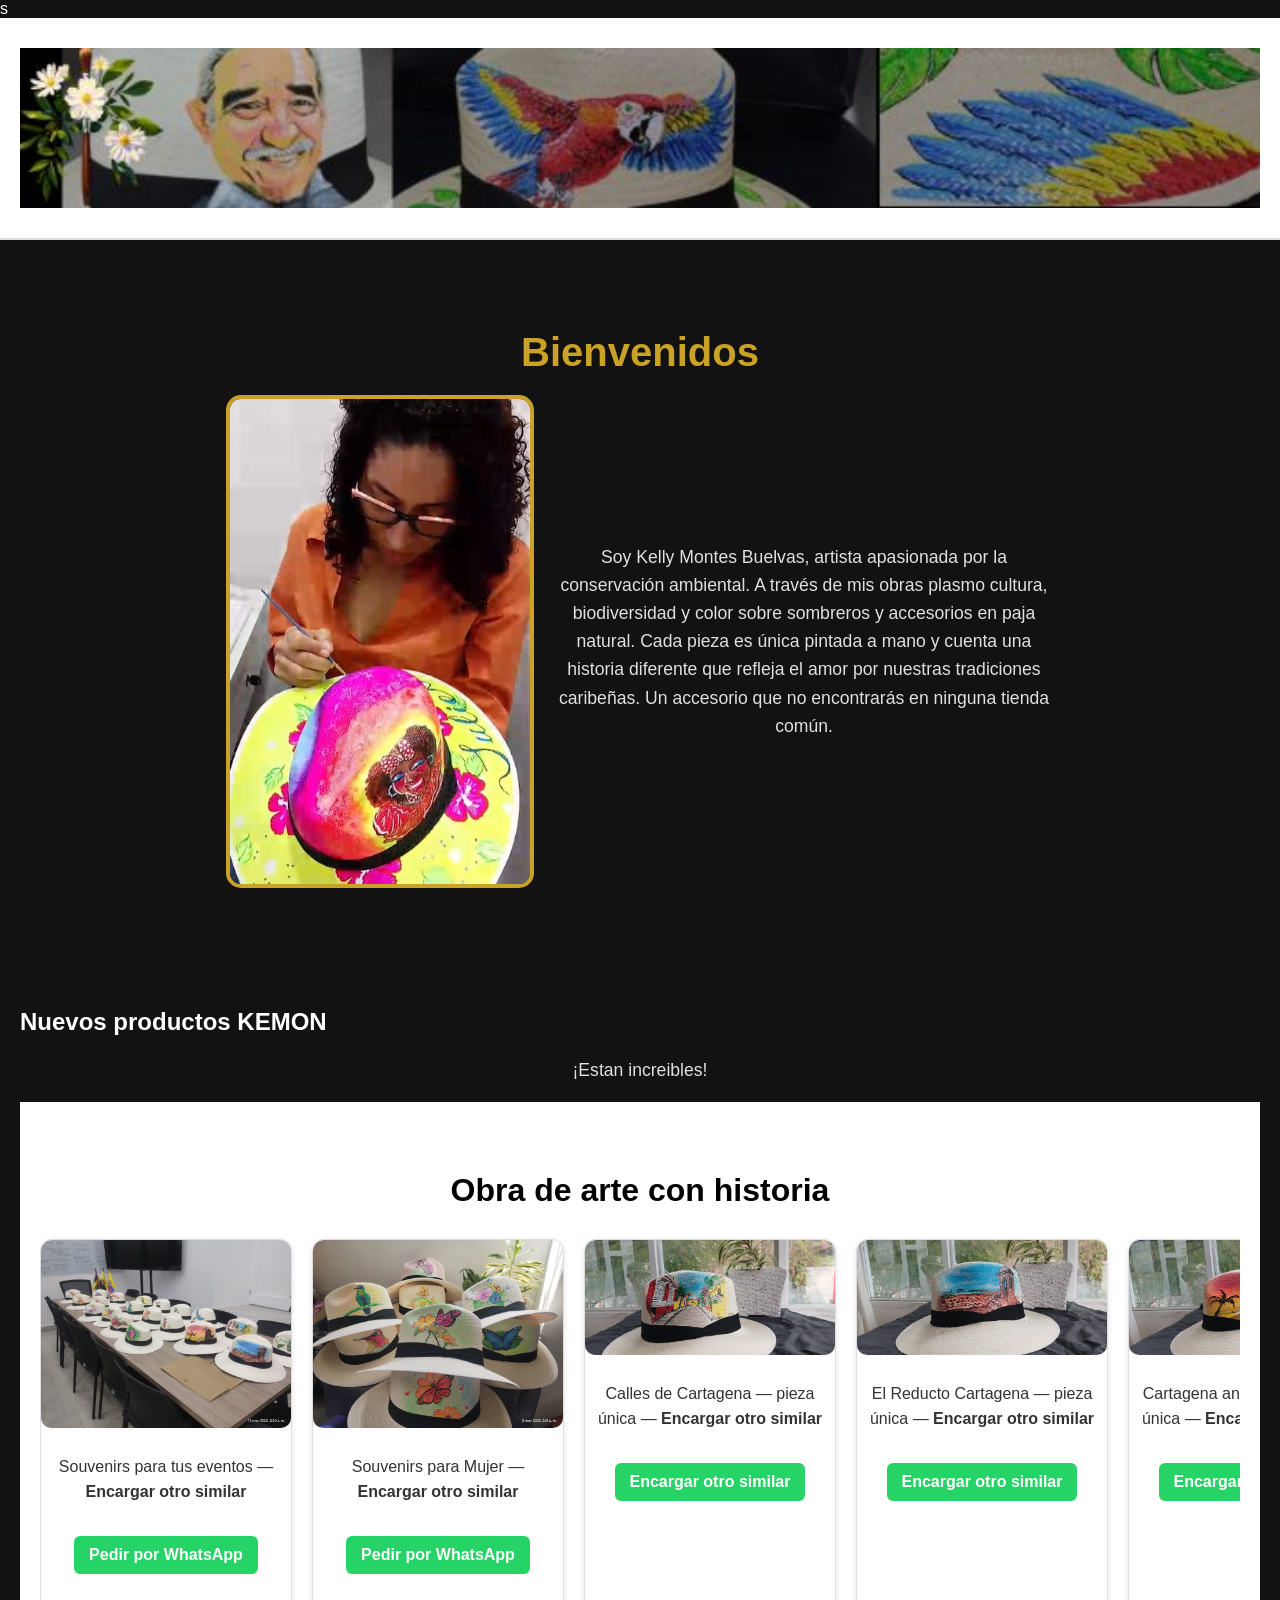
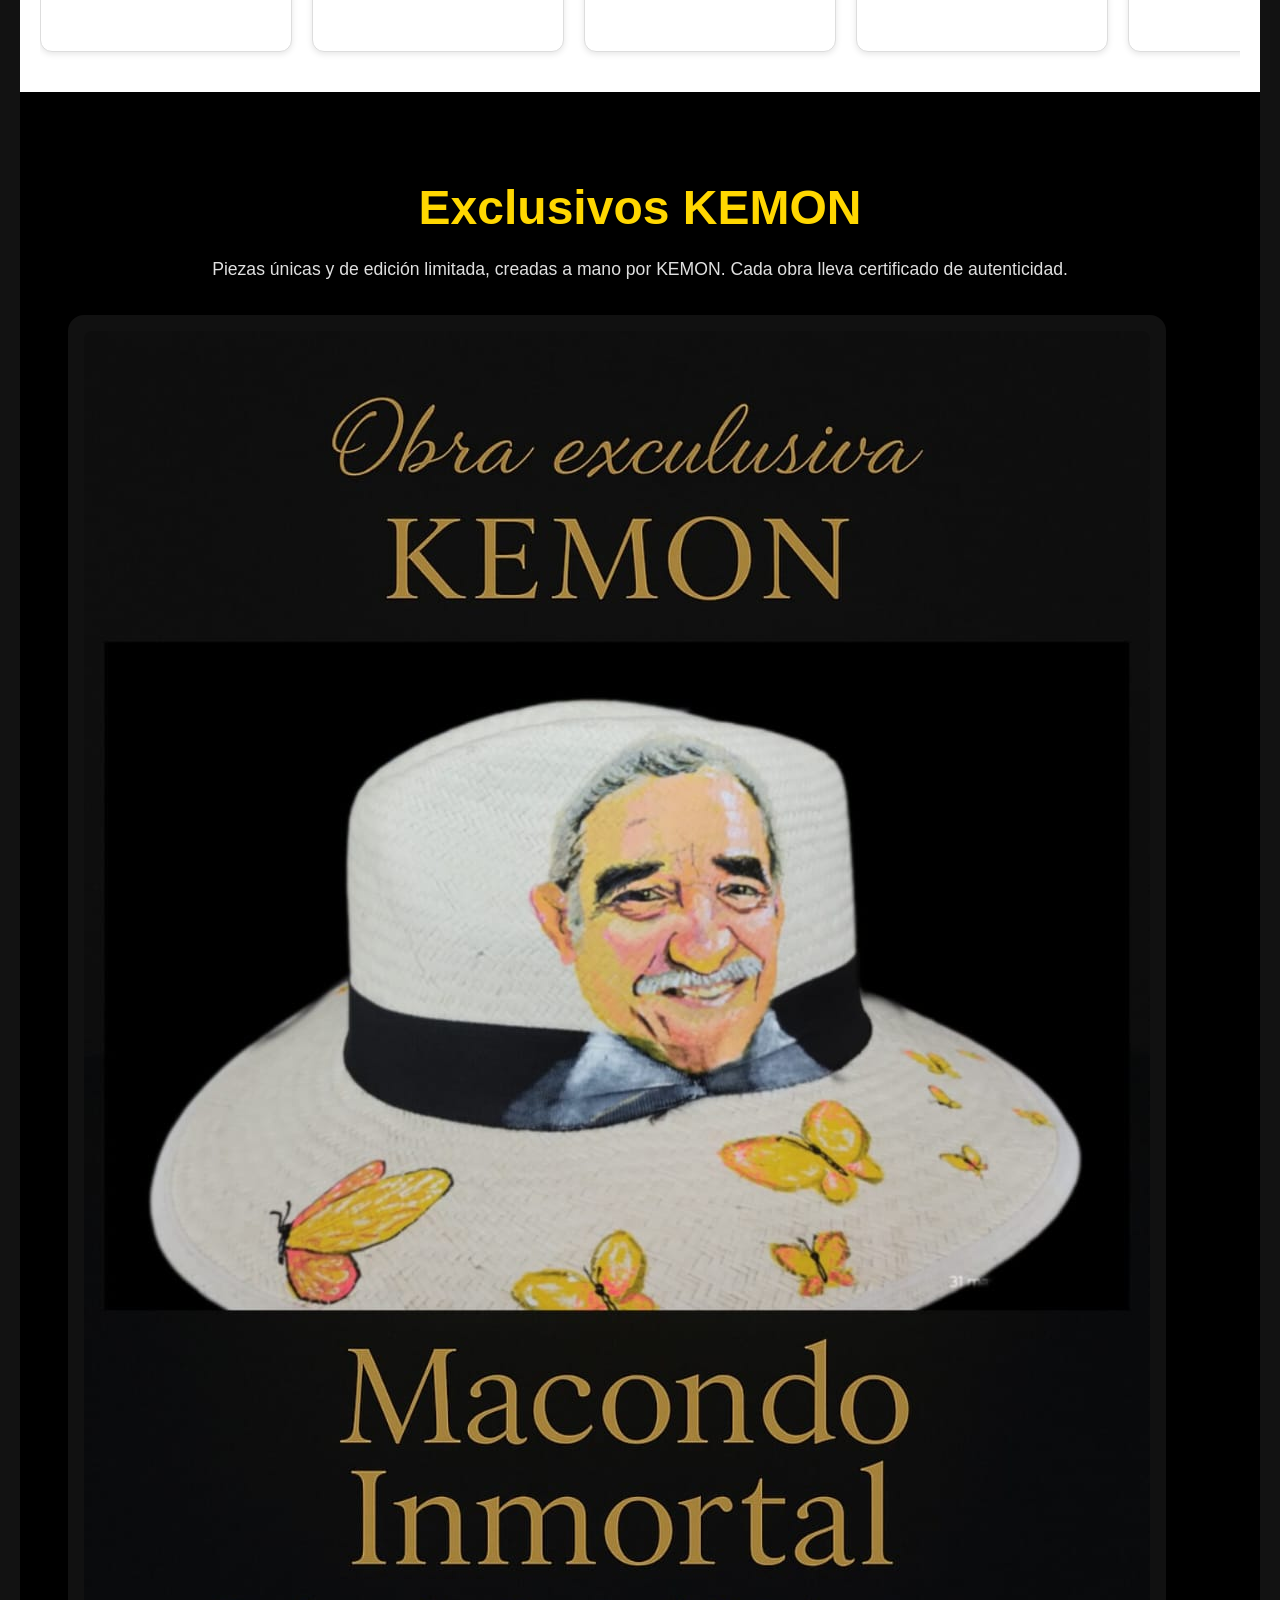
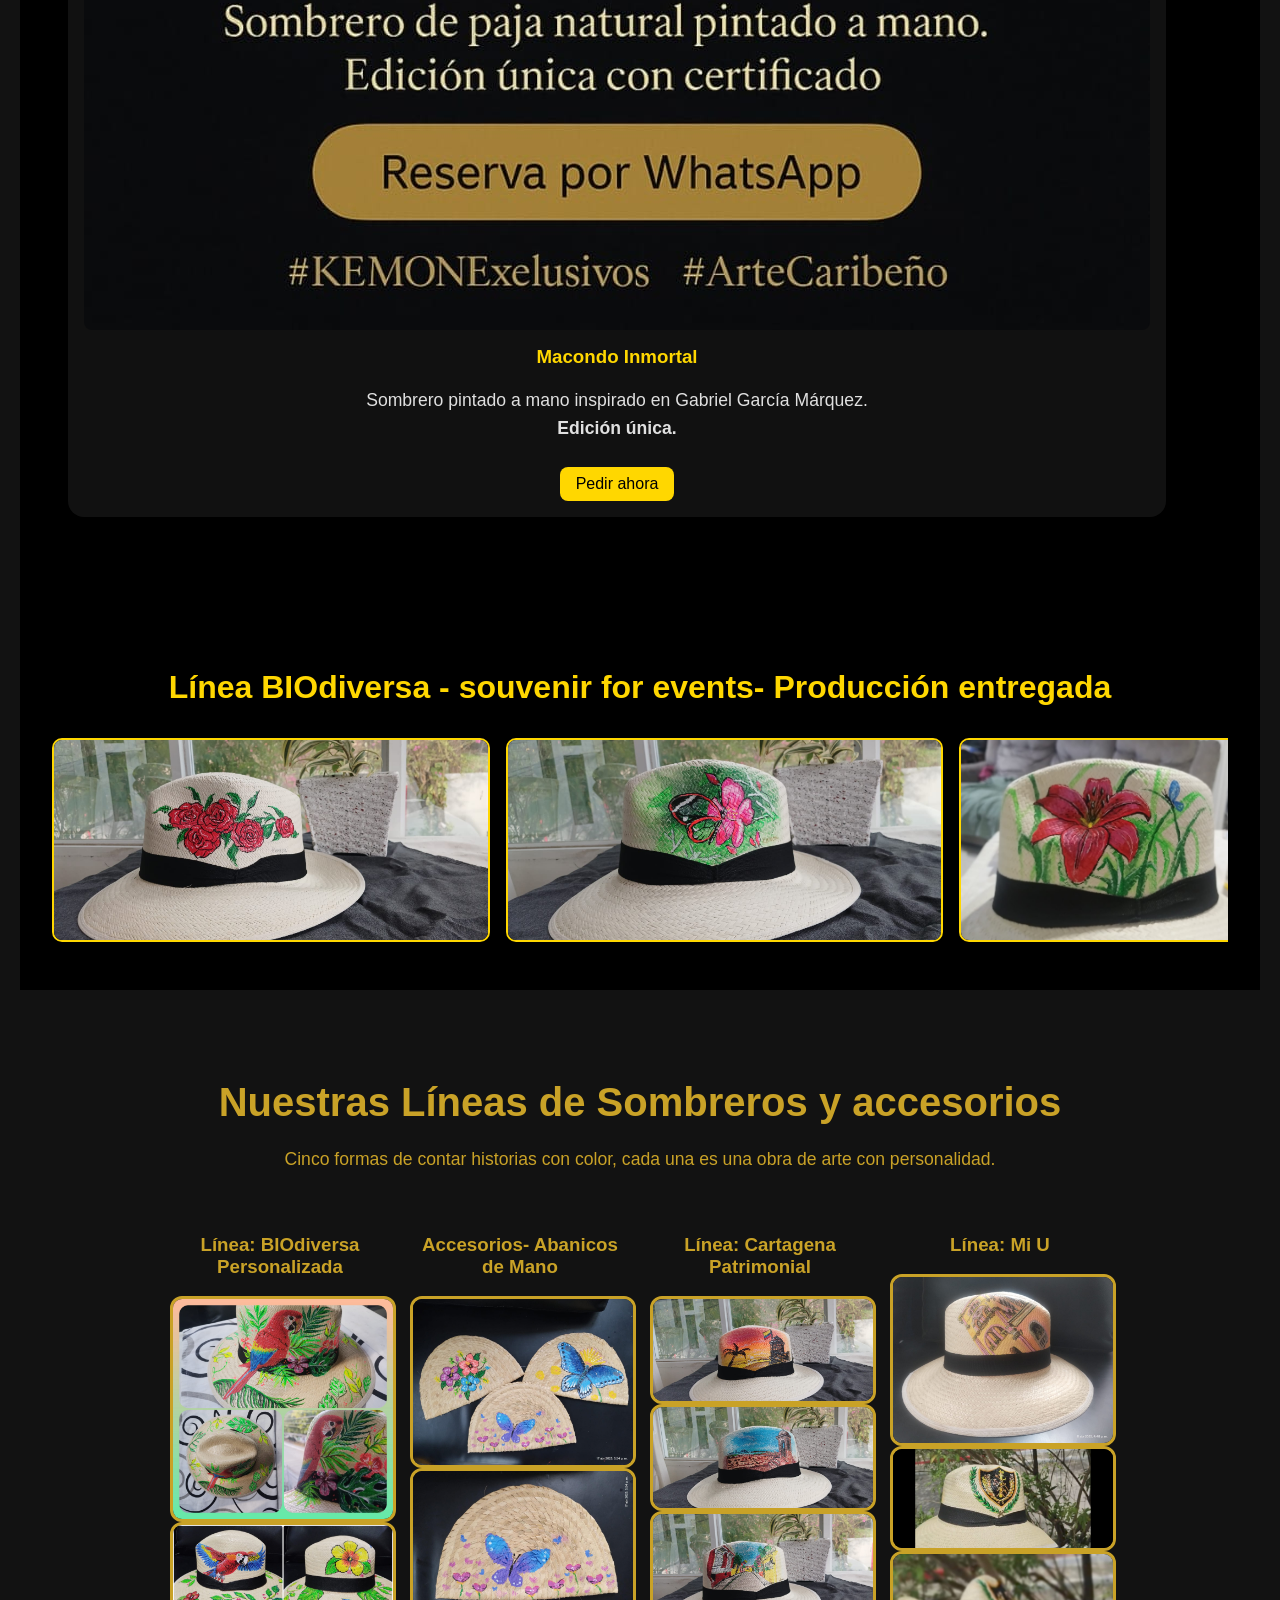
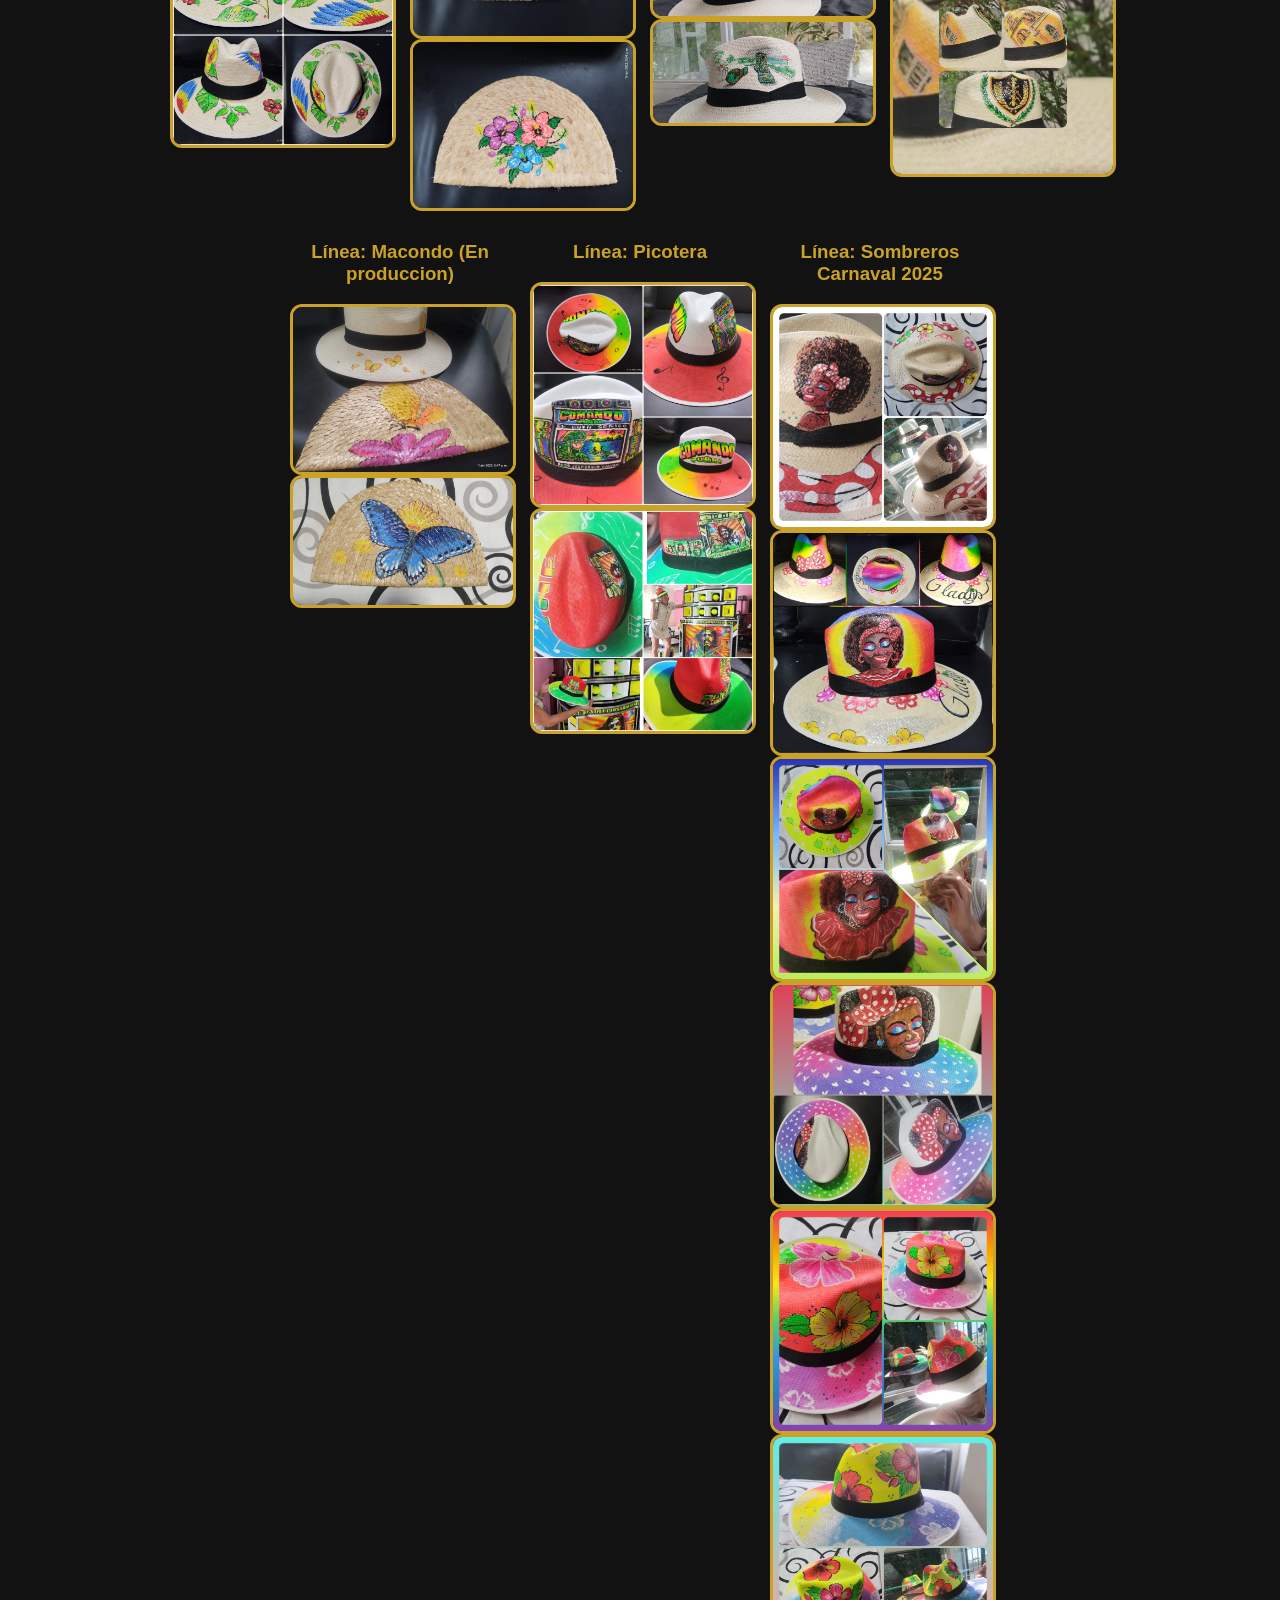
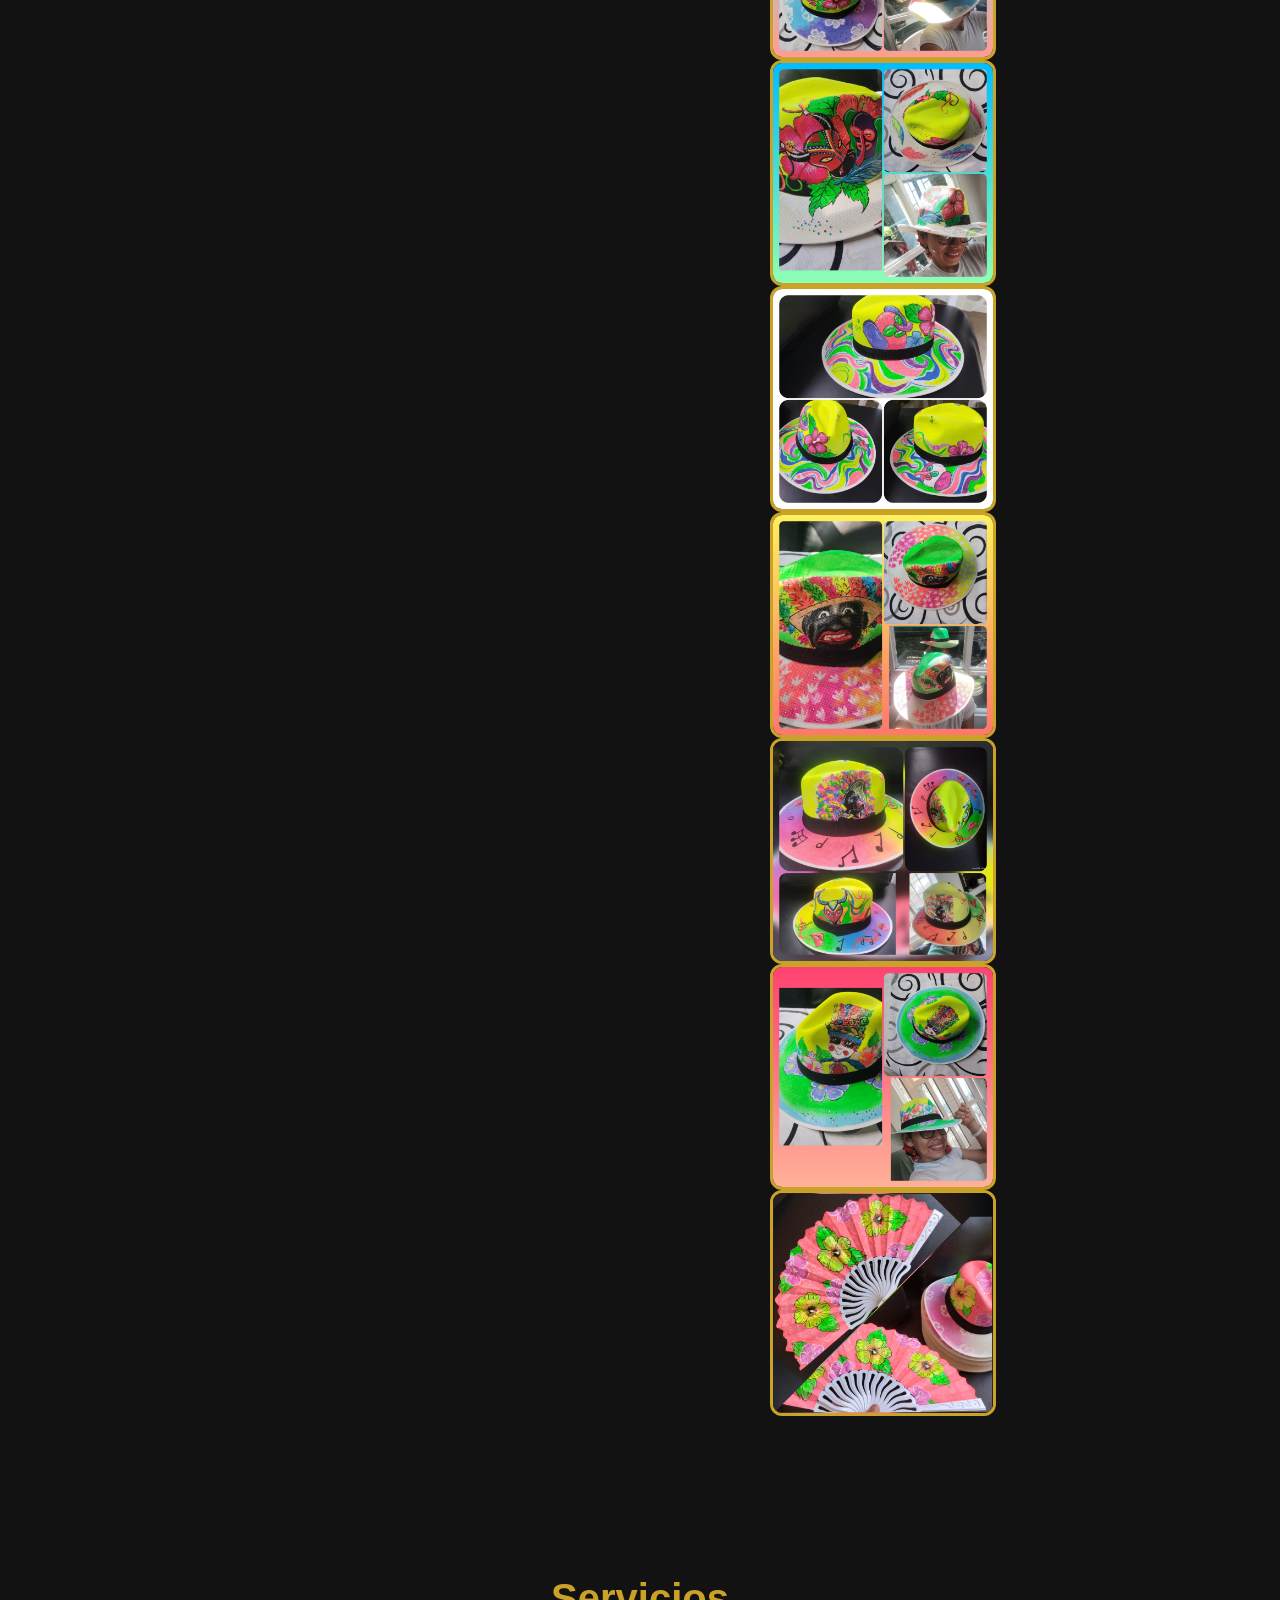
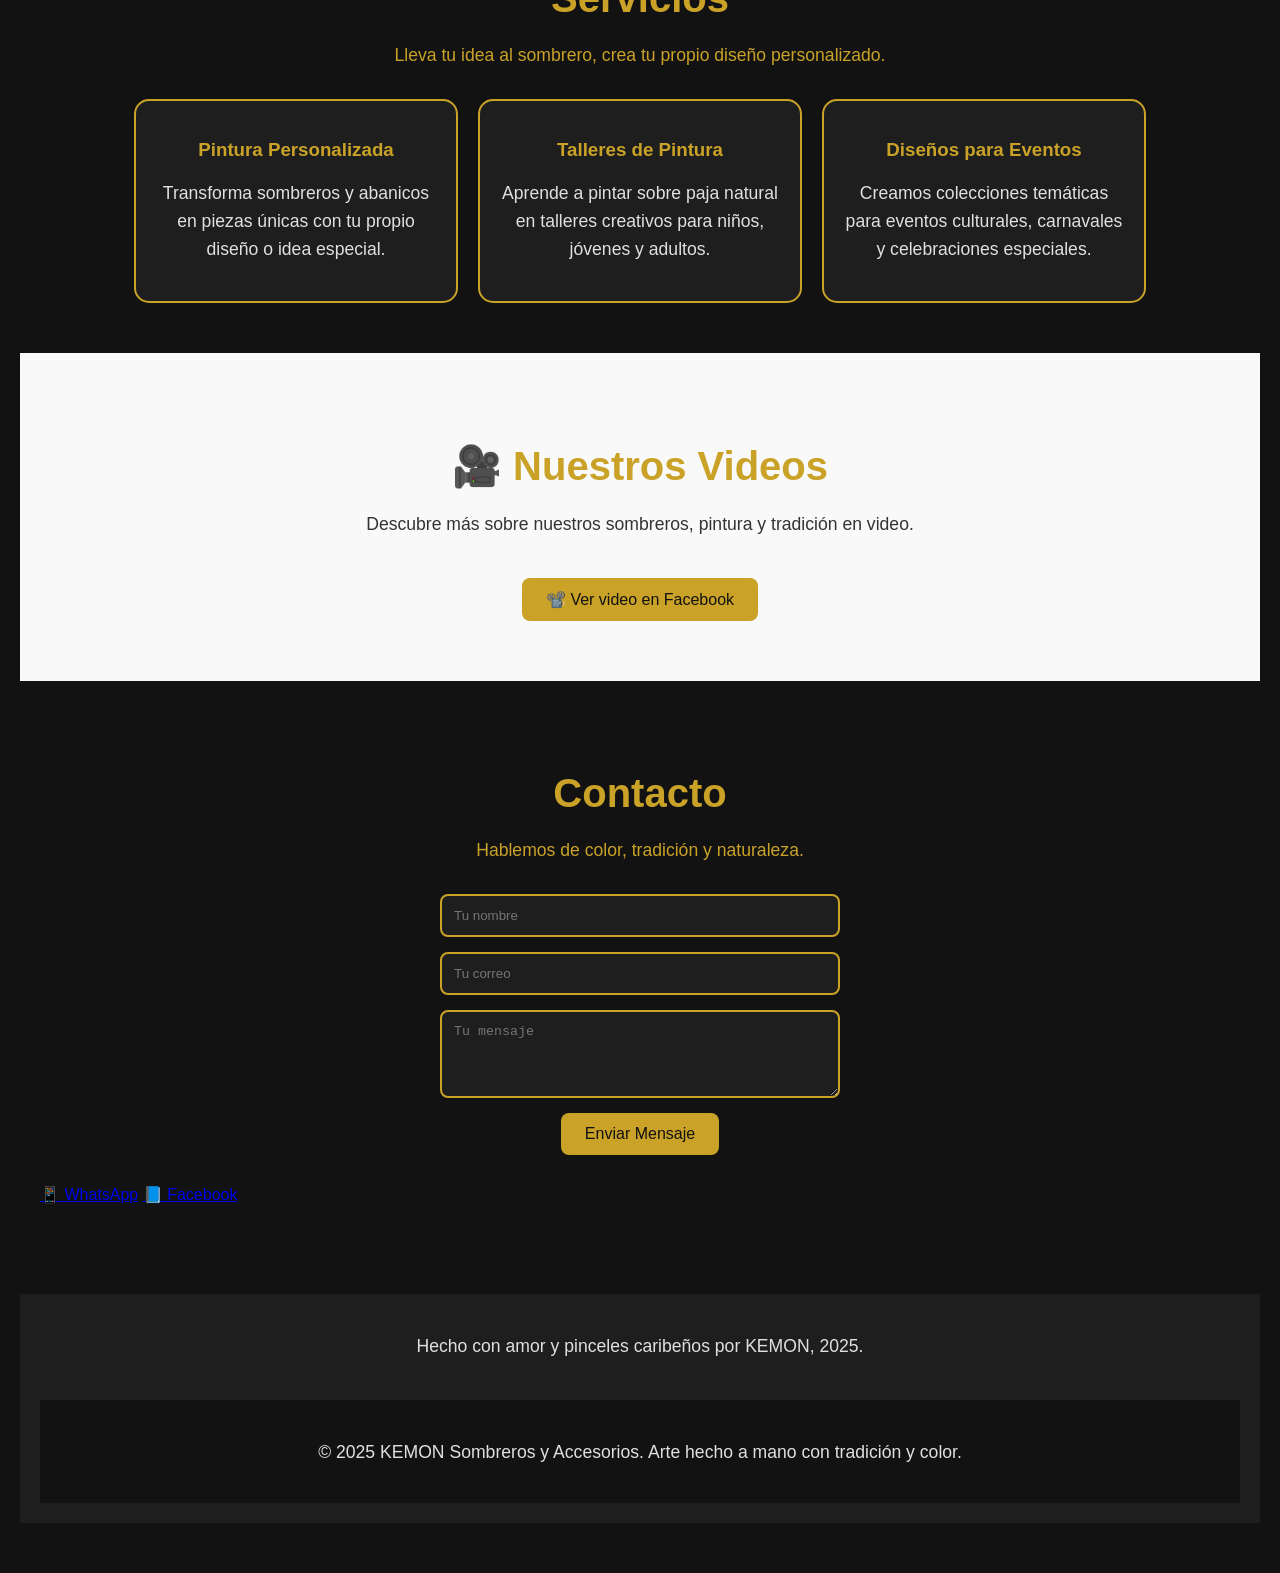
==== index.html @ 2f516783 "Update index.html" ====
s<!DOCTYPE html>
<html lang="es">
<head>
  <meta charset="UTF-8">
  <meta name="viewport" content="width=device-width, initial-scale=1">
  <title>KEMON Sombreros y Accesorios</title>
  <link rel="stylesheet" href="style.css">
</head>
  
<body>
  <!-- INICIO -->
  <header id="inicio">
    <img src="img/banner-sombreros.jpg" alt="Sombreros KEMON">
  </header>

  <!-- BIENVENIDOS -->
  <section id="sobre-mi">
    <h2>Bienvenidos</h2>
    <div class="contenedor-sobre-mi">
      <img src="img/kelly.jpg" alt="Kelly Montes Buelvas pintando sombreros">
      <div class="texto-sobre-mi">
        <p>Soy Kelly Montes Buelvas, artista apasionada por la conservación ambiental. A través de mis obras plasmo cultura, biodiversidad y color sobre sombreros y accesorios en paja natural. Cada pieza es única pintada a mano y cuenta una historia diferente que refleja el amor por nuestras tradiciones caribeñas. Un accesorio que no encontrarás en ninguna tienda común.</p>
      </div>
    </div>
  </section>

  <section class="nuevos-productos">
    <h1>Nuevos productos KEMON</h1>
    <p>¡Estan increibles!</p>
 

  <section class="abanicos-seccion">
    <h2>Obra de arte con historia</h2>
    <div class="abanicos-contenedor">

     
      <div class="abanico">
        <img src="img/entregado1.jpg" alt="Souvenirs for Events">
        <p class="descripcion">Souvenirs para tus eventos — <strong>Encargar otro similar</strong></p>
        <a class="boton-wsp" href="https://wa.me/573106430560?text=Hola%20quiero%20comprar%20el%20Abanico%20con%20colibrí" target="_blank">Pedir por WhatsApp</a>
      </div>

      <div class="abanico">
        <img src="img/mujer1.jpg" alt="Souvenirs for women">
        <p class="descripcion">Souvenirs para Mujer — <strong>Encargar otro similar</strong></p>
        <a class="boton-wsp" href="https://wa.me/573106430560?text=Hola%20quiero%20comprar%20el%20Abanico%20con%20colibrí" target="_blank">Pedir por WhatsApp</a>
      </div>

      <!-- Agrega más abanicos según necesites -->
      <div class="abanico">
        <img src="img/patrimonial3.jpg" alt="Cartagena patrimonial">
        <p class="descripcion">Calles de Cartagena — pieza única — <strong>Encargar otro similar</strong></p>
        <a class="boton-wsp" href="https://wa.me/573106430560?text=Hola%20quiero%20comprar%20el%20Abanico%20con%20colibrí" target="_blank">Encargar otro similar</a>
      </div>

      <div class="abanico">
        <img src="img/patrimonial2.jpg" alt="Cartagena patrimonial">
        <p class="descripcion">El Reducto Cartagena — pieza única — <strong>Encargar otro similar</strong></p>
        <a class="boton-wsp" href="https://wa.me/573106430560?text=Hola%20quiero%20comprar%20el%20Abanico%20con%20colibrí" target="_blank">Encargar otro similar</a>
      </div>

      <div class="abanico">
        <img src="img/patrimonial1.jpg" alt="Cartagena patrimonial">
        <p class="descripcion">Cartagena anaranjada — pieza única — <strong>Encargar otro similar</strong></p>
        <a class="boton-wsp" href="https://wa.me/573106430560?text=Hola%20quiero%20comprar%20el%20Abanico%20con%20colibrí" target="_blank">Encargar otro similar</a>
      </div>
      
      <div class="abanico">
        <img src="img/macondo1.jpg" alt="Sombrero Macondo Inmortal">
        <p class="descripcion">Sombrero "Macondo Inmortal" — pieza única — <strong>Disponible</strong></p>
        <a class="boton-wsp" href="https://wa.me/573001234567?text=Hola%20quiero%20comprar%20el%20Abanico%20con%20colibrí" target="_blank">Pedir por WhatsApp</a>
      </div>
      
       <div class="abanico">
        <img src="img/macondo2.jpg" alt="Sombrero Mariposa de Macondo">
        <p class="descripcion">Sombrero Mariposa de Macondo -pieza única — <strong>Disponible</strong></p>
        <a class="boton-wsp" href="https://wa.me/573106430560?text=Hola%20quiero%20comprar%20el%20Abanico%20con%20guacamayo" target="_blank">Pedir por WhatsApp</a>
      </div>

    </div>
  </section>
  
<section class="exclusivos-kemon" style="background-color: #000; color: #fff; padding: 3rem; text-align: center;">
  <h2 style="font-size: 3rem; color: #FFD700;">Exclusivos KEMON</h2>
  <p style="margin-bottom: 2rem;">Piezas únicas y de edición limitada, creadas a mano por KEMON. Cada obra lleva certificado de autenticidad.</p>
  
  <div style="display: flex; overflow-x: auto; gap: 1.5rem; padding-bottom: 2rem;">
    <div style="background: #111; border-radius: 1rem; padding: 1rem; min-width: 280px;">
      <img src="img/macondo.jpg" alt="Macondo Inmortal" style="border-radius: 0.5rem; width: 100%;">
      <h3 style="color: #FFD700; margin: 1rem 0 0.5rem;">Macondo Inmortal</h3>
      <p>Sombrero pintado a mano inspirado en Gabriel García Márquez. <br><strong>Edición única.</strong></p>
      <a href="https://wa.me/57300xxxxxxx" target="_blank" style="display: inline-block; background: #FFD700; color: #000; padding: 0.5rem 1rem; border-radius: 0.5rem; text-decoration: none; margin-top: 0.5rem;">Pedir ahora</a>
    </div>
  </div>
</section>

  <section id="bio-carrete" class="carrete-section">
  <h2 class="titulo-seccion">Línea BIOdiversa - souvenir for events- Producción entregada</h2>
  <div class="carrete-horizontal">
    <!-- Reemplaza los nombres de archivo con los correctos -->
    <img src="img/bio1.jpg" alt="BIOdiversa 1">
    <img src="img/bio2.jpg" alt="BIOdiversa 2">
    <img src="img/bio3.jpg" alt="BIOdiversa 3">
    <img src="img/bio4.jpg" alt="BIOdiversa 4">
    <img src="img/bio5.jpg" alt="BIOdiversa 5">
    <img src="img/bio6.jpg" alt="BIOdiversa 6">
    <img src="img/bio7.jpg" alt="BIOdiversa 7">
    <img src="img/bio8.jpg" alt="BIOdiversa 8">
    <img src="img/bio9.jpg" alt="BIOdiversa 9">
    <img src="img/bio10.jpg" alt="BIOdiversa 10">
    <img src="img/bio11.jpg" alt="BIOdiversa 11">
    <img src="img/bio12.jpg" alt="BIOdiversa 12">
    <img src="img/bio13.jpg" alt="BIOdiversa 13">
    <img src="img/bio14.jpg" alt="BIOdiversa 14">
    <img src="img/bio15.jpg" alt="BIOdiversa 15">
    <img src="img/bio16.jpg" alt="BIOdiversa 16">
    <img src="img/bio17.jpg" alt="BIOdiversa 17">
    <img src="img/bio18.jpg" alt="BIOdiversa 18">
    <img src="img/bio19.jpg" alt="BIOdiversa 19">
    <img src="img/bio20.jpg" alt="BIOdiversa 20">
    <img src="img/bio21.jpg" alt="BIOdiversa 21">
    <img src="img/bio22.jpg" alt="BIOdiversa 22">
    <img src="img/bio23.jpg" alt="BIOdiversa 23">
    <img src="img/bio24.jpg" alt="BIOdiversa 24">
    <!-- Repite hasta las 50 imágenes -->
  </div>
</section>


  <!-- LÍNEAS DE PRODUCTOS -->
  <section id="lineas-productos">
    <h2>Nuestras Líneas de Sombreros y accesorios</h2>
    <p class="frase-productos">Cinco formas de contar historias con color, cada una es una obra de arte con personalidad.</p>
    <div class="galeria">
      <div class="linea">
        <h3>Línea: BIOdiversa Personalizada </h3>
        <img src="img/biodiversa1.jpg" alt="Línea BIOdiversa">
        <img src="img/biodiversa2.jpg" alt="Línea BIOdiversa">        
      </div>
      <div class="linea">
        <h3>Accesorios- Abanicos de Mano </h3>
        <img src="img/producto1.jpg" alt="Línea Macondo"> 
        <img src="img/producto2.jpg" alt="Abanico Mariposa EnaMorada">
        <img src="img/producto3.jpg" alt="Abanico flores tropicales">  
      </div>
      <div class="linea">
        <h3>Línea: Cartagena Patrimonial </h3>
        <img src="img/patrimonial1.jpg" alt="sombrero Cartagena Patrimonial">
        <img src="img/patrimonial2.jpg" alt="sombrero Cartagena Patrimonial">
        <img src="img/patrimonial3.jpg" alt="sombrero Cartagena Patrimonial">
        <img src="img/patrimonial4.jpg" alt="sombrero Cartagena Patrimonial"> 
      </div>
      <div class="linea">
        <h3>Línea: Mi U </h3>
        <img src="img/miu1.jpg" alt="Línea Mi U">
        <img src="img/miu2.jpg" alt="Línea Mi U">
        <img src="img/miu3.jpg" alt="Línea Mi U">    
      </div>
      <div class="linea">
        <h3>Línea: Macondo (En produccion) </h3>
        <img src="img/producto5.jpg" alt="Línea Abanicos Macondo en Flor"> 
        <img src="img/producto4.jpg" alt="Línea Abanicos Macondo en Flor"> 
      </div>
      <div class="linea">
        <h3>Línea: Picotera </h3>
        <img src="img/picotera1.jpg" alt="Línea Pickup">
        <img src="img/picotera2.jpg" alt="Línea Pickup">        
      </div>
      <div class="linea">
        <h3>Línea: Sombreros Carnaval 2025</h3>
        <img src="img/carnavalera1.jpg" alt="Línea Carnavalera">
        <img src="img/carnavalera2.jpg" alt="Línea Carnavalera">
        <img src="img/carnavalera3.jpg" alt="Línea Carnavalera">
        <img src="img/carnavalera4.jpg" alt="Línea Carnavalera">
        <img src="img/carnavalera5.jpg" alt="Línea Carnavalera">
        <img src="img/carnavalera6.jpg" alt="Línea Carnavalera">
        <img src="img/carnavalera7.jpg" alt="Línea Carnavalera">
        <img src="img/carnavalera8.jpg" alt="Línea Carnavalera">
        <img src="img/carnavalera9.jpg" alt="Línea Carnavalera">
        <img src="img/carnavalera10.jpg" alt="Línea Carnavalera">
        <img src="img/carnavalera11.jpg" alt="Línea Carnavalera">
        <img src="img/carnavalera12.jpg" alt="Línea Carnavalera">
      </div>
    </div>
  </section>

  <!-- SERVICIOS -->
  <section id="servicios">
    <h2>Servicios</h2>
    <p class="frase-servicios">Lleva tu idea al sombrero, crea tu propio diseño personalizado.</p>
    <div class="lista-servicios">
      <div class="servicio">
        <h3>Pintura Personalizada</h3>
        <p>Transforma sombreros y abanicos en piezas únicas con tu propio diseño o idea especial.</p>
      </div>
      <div class="servicio">
        <h3>Talleres de Pintura</h3>
        <p>Aprende a pintar sobre paja natural en talleres creativos para niños, jóvenes y adultos.</p>
      </div>
      <div class="servicio">
        <h3>Diseños para Eventos</h3>
        <p>Creamos colecciones temáticas para eventos culturales, carnavales y celebraciones especiales.</p>
      </div>
    </div>

  </section>
<section id="videos" style="text-align: center; padding: 50px 20px; background-color: #f9f9f9;">
  <h2 style="color: #C9A227; margin-bottom: 20px;">🎥 Nuestros Videos</h2>
  <p style="margin-bottom: 30px; color: #333;">Descubre más sobre nuestros sombreros, pintura y tradición en video.</p>

  <a href="https://www.facebook.com/share/163Nr1wWtt/" target="_blank" style="background-color: #C9A227; color: #121212; padding: 12px 24px; border-radius: 8px; text-decoration: none; font-size: 16px; margin: 10px; display: inline-block;">
    📽️ Ver video en Facebook
  </a>

  <!-- Si tienes más videos, solo copia este bloque <a> y cambia el enlace -->
</section>

  <!-- CONTACTO -->
  <section id="contacto">
    <h2>Contacto</h2>
    <p class="frase-contacto">Hablemos de color, tradición y naturaleza.</p>
    <form action="https://formsubmit.co/kemonartenatural@gmail.com" method="POST" class="formulario-contacto">
      <input type="text" name="name" placeholder="Tu nombre" required>
      <input type="email" name="email" placeholder="Tu correo" required>
      <textarea name="message" rows="4" placeholder="Tu mensaje" required></textarea>
      <button type="submit">Enviar Mensaje</button>
    </form>
    <div class="redes-contacto">
      <a href="https://wa.me/573106430560" target="_blank">📱 WhatsApp</a>
      <a href="https://www.facebook.com/share/163Nr1wWtt/" target="_blank">📘 Facebook</a>
    </div>
  </section>

  <!-- PIE DE PÁGINA -->
  <footer>
    <p>Hecho con amor y pinceles caribeños por KEMON, 2025.</p>
    <footer style="background-color: #121212; color: #C9A227; text-align: center; padding: 20px 0; margin-top: 40px;">
  <p>&copy; 2025 KEMON Sombreros y Accesorios. Arte hecho a mano con tradición y color.</p>
  </footer>

</body>
</html>
---- style.css ----
/* GENERALES */
body {
  font-family: 'Segoe UI', sans-serif;
  margin: 0;
  background-color: #121212;
  color: #FFFFFF;
}

h2 {
  font-size: 2.5em;
  color: #C9A227;
  text-align: center;
  margin: 40px 0 20px;
}

p {
  font-size: 1.1em;
  line-height: 1.6;
  color: #E0E0E0;
  text-align: center;
}

/* HEADER */
header img {
  width: 100%;
  display: block;
}

/* SECCIONES */
section {
  padding: 50px 20px;
}

/* BIENVENIDA */
.contenedor-sobre-mi {
  display: flex;
  flex-wrap: wrap;
  justify-content: center;
  gap: 20px;
  align-items: center;
}

.contenedor-sobre-mi img {
  max-width: 300px;
  border: 4px solid #C9A227;
  border-radius: 15px;
}

.texto-sobre-mi {
  max-width: 500px;
}
body {
  margin: 0;
  font-family: sans-serif;
}

.abanicos-contenedor {
  display: flex;
  overflow-x: auto;
  gap: 20px;
  padding: 20px 0;
}

.abanico {
  flex: 0 0 auto;
  width: 250px;
  text-align: center;
}

.abanico img {
  width: 100%;
  border-radius: 10px;
}


.boton-wsp {
  display: inline-block;
  margin-top: 10px;
  background: #C9A227;
  color: #121212;
  padding: 8px 16px;
  border-radius: 8px;
  text-decoration: none;
}

.galeria {
  display: flex;
  gap: 10px;
  overflow-x: auto;
  padding: 20px;
}

.galeria-item img {
  width: 150px;
  border-radius: 8px;
  cursor: pointer;
}

/* Botón video */
.boton-video {
  background-color: #C9A227;
  color: #121212;
  padding: 12px 24px;
  border-radius: 8px;
  text-decoration: none;
  display: inline-block;
  margin: 20px 0;
}


header {
  background-color: #fff;
  text-align: center;
  padding: 30px 20px;
  border-bottom: 2px solid #ddd;
}

header h1 {
  font-size: 2.5rem;
  margin: 0;
  color: #000;
}

header p {
  font-size: 1.2rem;
  color: #555;
  margin-top: 10px;
}

.abanicos-seccion {
  background-color: #fff;
  padding: 30px 20px;
}

.abanicos-seccion h2 {
  text-align: center;
  font-size: 2rem;
  margin-bottom: 20px;
  color: #000;
}

.abanicos-contenedor {
  display: flex;
  overflow-x: auto;
  gap: 20px;
  padding: 10px;
  scroll-snap-type: x mandatory;
}

.abanicos-contenedor::-webkit-scrollbar {
  display: none;
}

.abanico {
  flex: 0 0 auto;
  width: 250px;
  background-color: #fff;
  border: 1px solid #ddd;
  border-radius: 12px;
  overflow: hidden;
  scroll-snap-align: start;
  box-shadow: 0 2px 6px rgba(0,0,0,0.1);
  text-align: center;
  padding-bottom: 10px;
}

.abanico img {
  width: 100%;
  height: auto;
  display: block;
}

.descripcion {
  font-size: 1rem;
  padding: 10px;
  color: #333;
}

.boton-wsp {
  display: inline-block;
  margin: 5px auto;
  padding: 10px 15px;
  background-color: #25D366;
  color: #fff;
  border-radius: 6px;
  text-decoration: none;
  font-weight: bold;
}

.boton-wsp:hover {
  background-color: #1ebe5d;
}

.carrete-section {
  background-color: #000; /* Fondo negro elegante */
  padding: 2rem;
  color: white;
  text-align: center;
}

.titulo-seccion {
  font-size: 2rem;
  color: gold;
  margin-bottom: 1rem;
}

.carrete-horizontal {
  display: flex;
  overflow-x: auto;
  gap: 1rem;
  padding: 1rem 0;
  scroll-behavior: smooth;
}

.carrete-horizontal img {
  height: 200px;
  border-radius: 10px;
  border: 2px solid gold;
  flex-shrink: 0;
  transition: transform 0.3s;
}

.carrete-horizontal img:hover {
  transform: scale(1.05);
}


/* PRODUCTOS */
.frase-productos {
  color: #C9A227;
  margin-bottom: 30px;
}

.galeria {
  display: flex;
  flex-wrap: wrap;
  justify-content: center;
  gap: 20px;
}

.linea {
  text-align: center;
  max-width: 220px;
}

.linea img {
  width: 100%;
  border-radius: 12px;
  border: 3px solid #C9A227;
}

.linea h3 {
  margin-top: 10px;
  color: #C9A227;
}

/* SERVICIOS */
.frase-servicios {
  color: #C9A227;
  margin-bottom: 30px;
}

.lista-servicios {
  display: flex;
  flex-wrap: wrap;
  justify-content: center;
  gap: 20px;
}

.servicio {
  background-color: #1E1E1E;
  border: 2px solid #C9A227;
  padding: 20px;
  border-radius: 15px;
  width: 280px;
  text-align: center;
}

.servicio h3 {
  color: #C9A227;
  margin-bottom: 10px;
}

/* CONTACTO */
.frase-contacto {
  color: #C9A227;
  margin-bottom: 30px;
}

.formulario-contacto {
  display: flex;
  flex-direction: column;
  align-items: center;
  gap: 15px;
  max-width: 400px;
  margin: 0 auto 30px;
}

.formulario-contacto input,
.formulario-contacto textarea {
  width: 100%;
  padding: 12px;
  border: 2px solid #C9A227;
  border-radius: 8px;
  background-color: #1E1E1E;
  color: #FFFFFF;
}

.formulario-contacto button {
  background-color: #C9A227;
  color: #121212;
  border: none;
  padding: 12px 20px;
  border-radius: 8px;
  cursor: pointer;
}

.formulario-contacto button:hover {
  background-color: #E6B84B;
}
button[type="submit"] {
  background-color: #C9A227;
  color: #121212;
  border: none;
  padding: 12px 24px;
  border-radius: 8px;
  font-size: 16px;
  cursor: pointer;
  transition: background-color 0.3s ease;
}

button[type="submit"] {
  background-color: #C9A227;
  color: #121212;
  border: none;
  padding: 12px 24px;
  border-radius: 8px;
  font-size: 16px;
  cursor: pointer;
  transition: background-color 0.3s ease;
}

button[type="submit"]:hover {
  background-color: #a8831d;
  color: #ffffff;
}

}

.redes-contacto a {
  color: #C9A227;
  font-size: 1.2em;
  margin: 0 10px;
  text-decoration: none;
}

.redes-contacto a:hover {
  color: #E6B84B;
}

/* FOOTER */
footer {
  background-color: #1E1E1E;
  text-align: center;
  padding: 20px;
  margin-top: 40px;
  color: #C9A227;
}
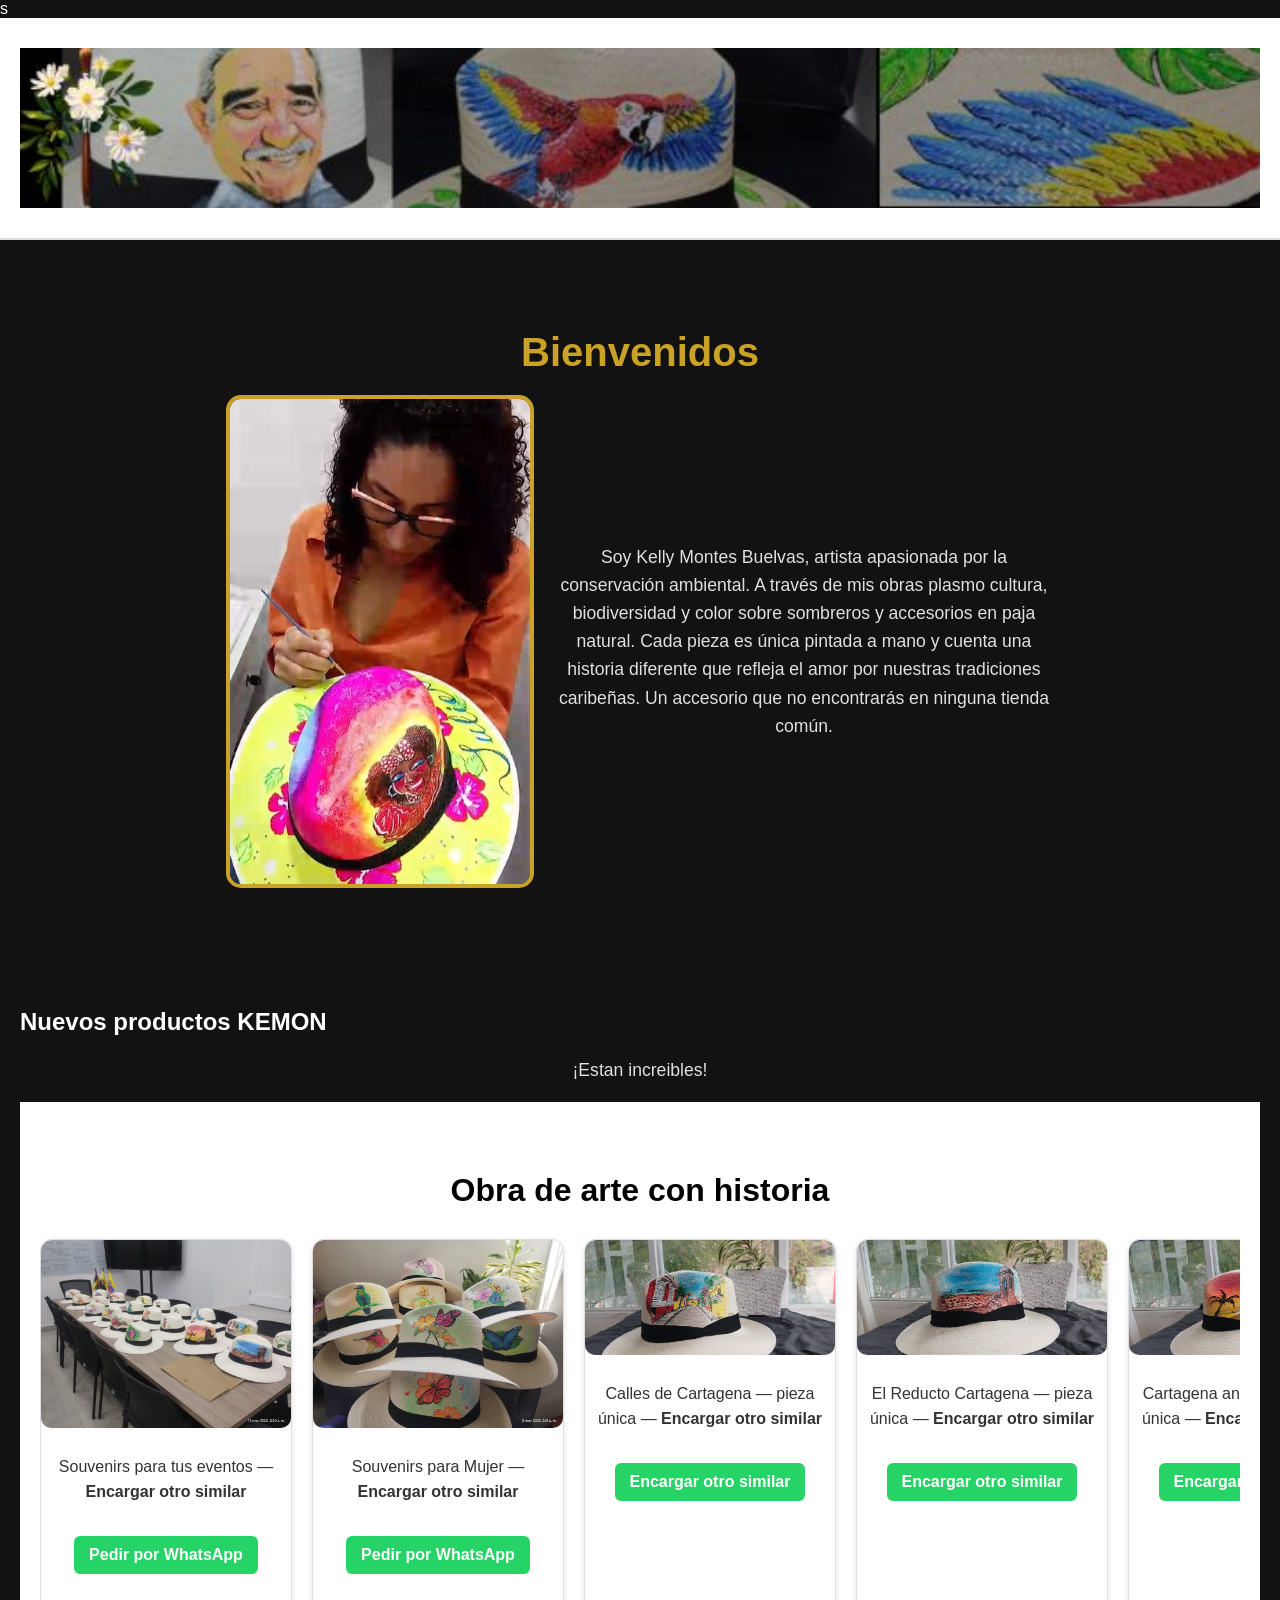
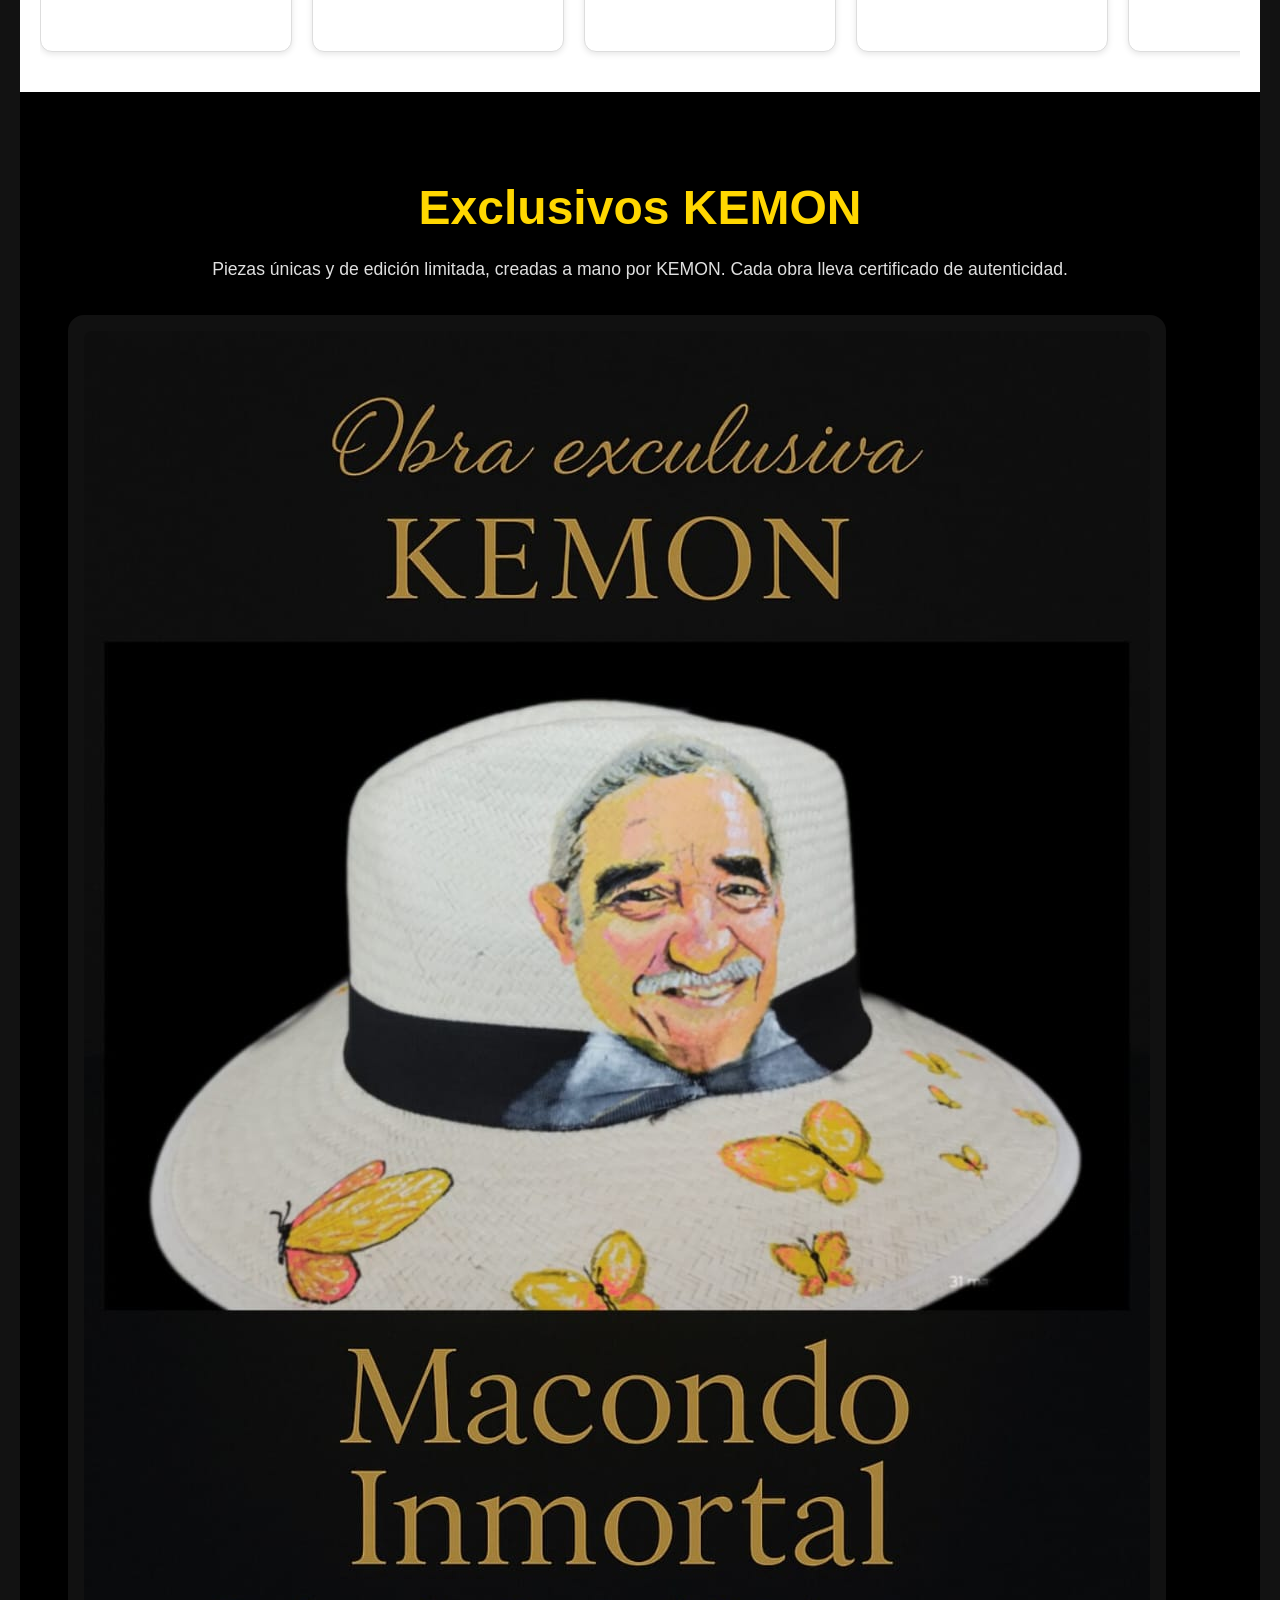
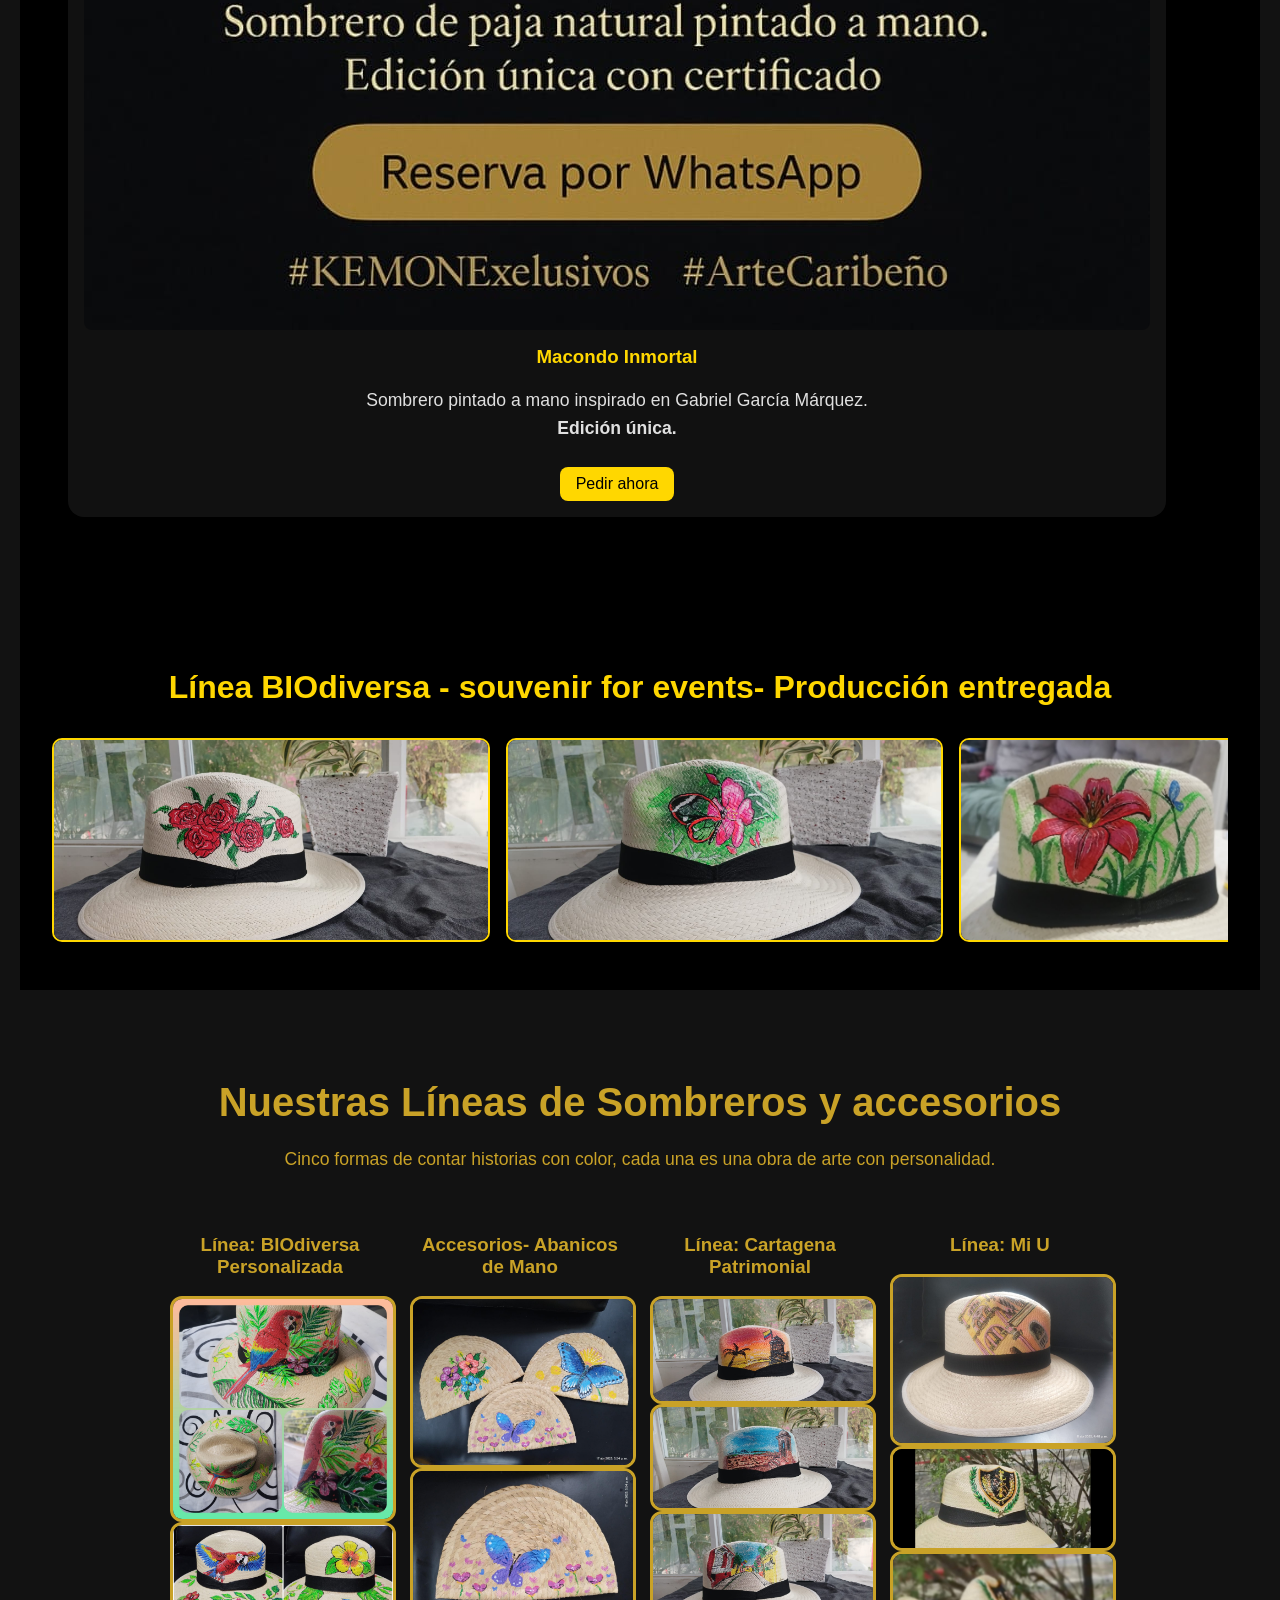
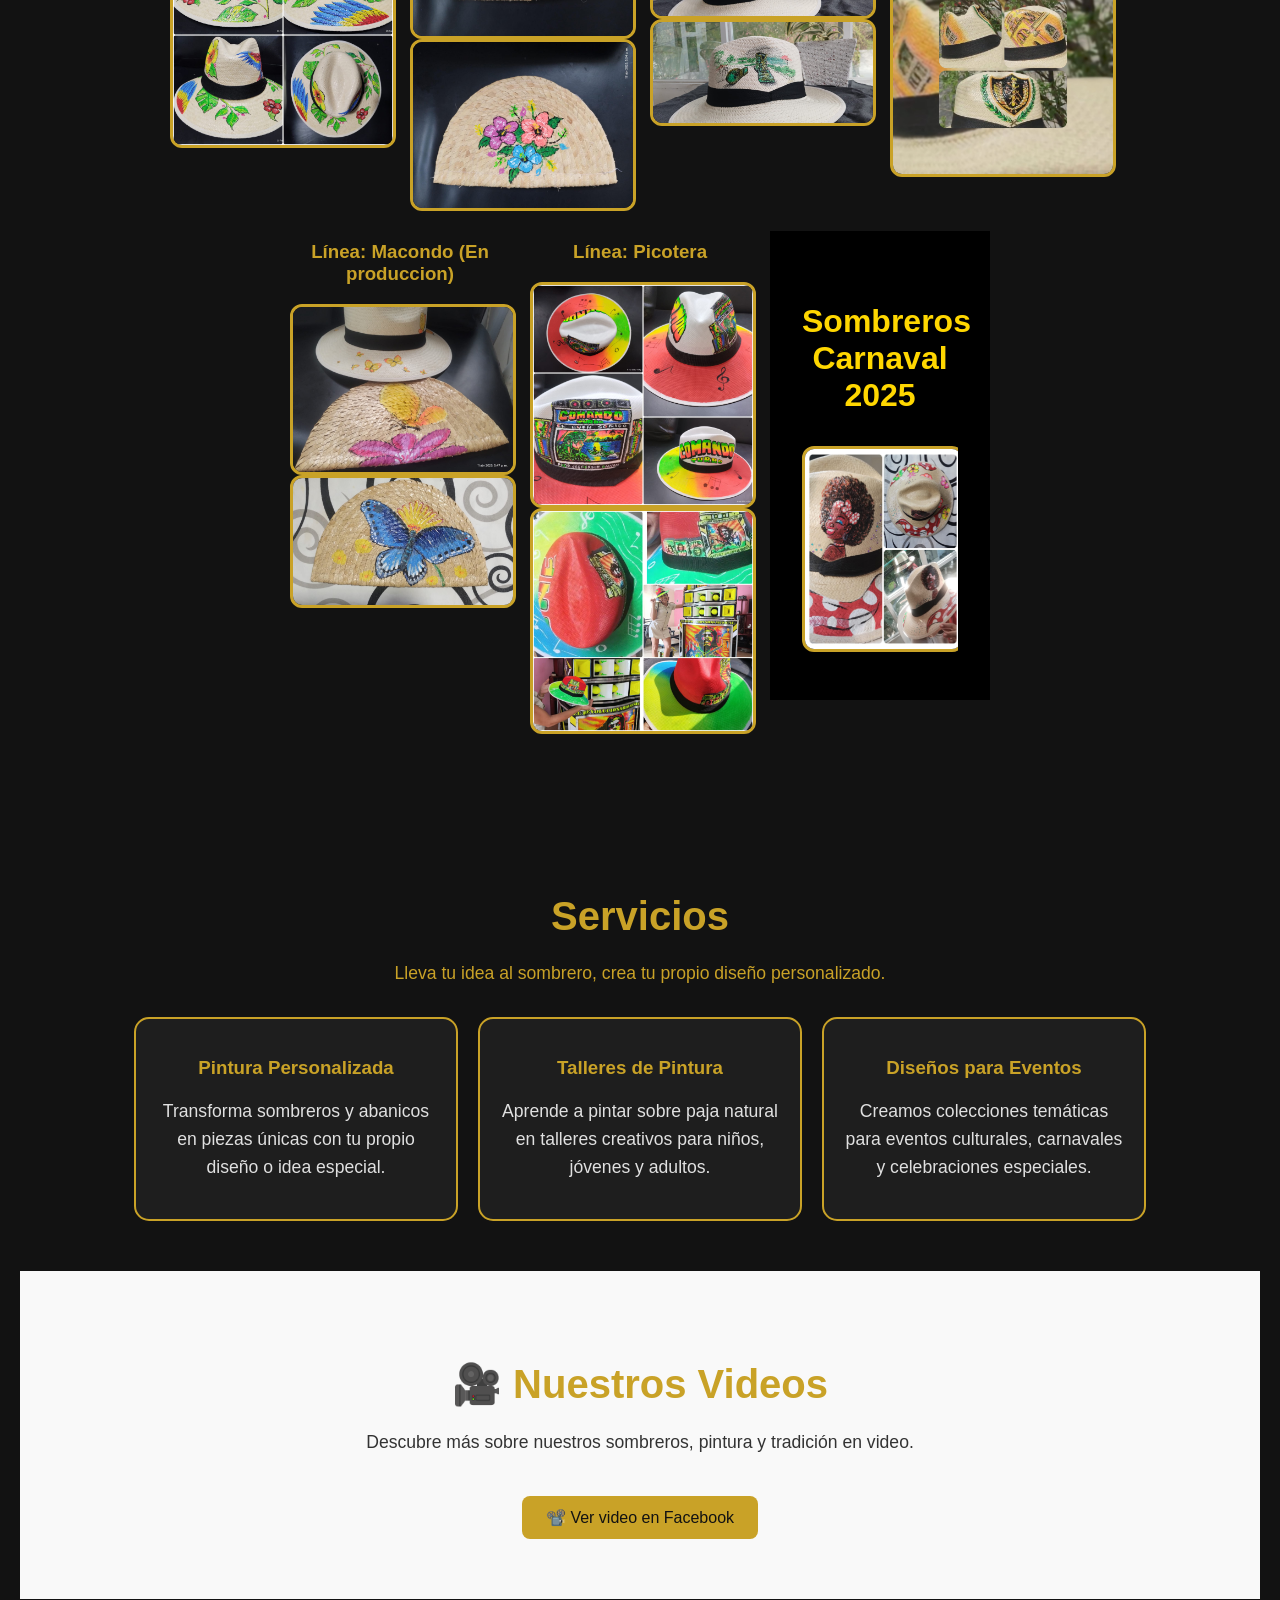
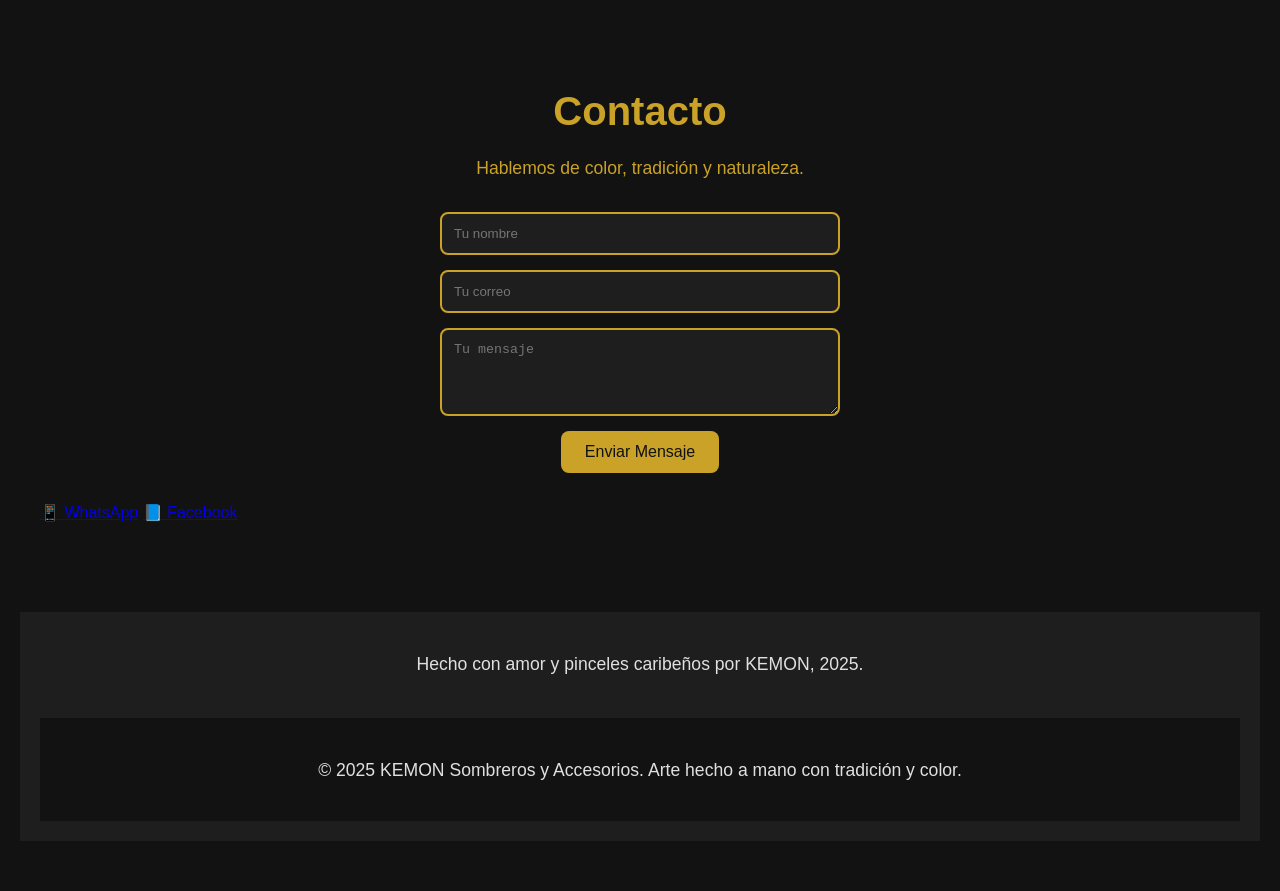
==== commit 2c009b1e: "Update index.html" ====
--- a/index.html
+++ b/index.html
@@ -167,19 +167,23 @@
         <img src="img/picotera2.jpg" alt="Línea Pickup">        
       </div>
       <div class="linea">
-        <h3>Línea: Sombreros Carnaval 2025</h3>
-        <img src="img/carnavalera1.jpg" alt="Línea Carnavalera">
-        <img src="img/carnavalera2.jpg" alt="Línea Carnavalera">
-        <img src="img/carnavalera3.jpg" alt="Línea Carnavalera">
-        <img src="img/carnavalera4.jpg" alt="Línea Carnavalera">
-        <img src="img/carnavalera5.jpg" alt="Línea Carnavalera">
-        <img src="img/carnavalera6.jpg" alt="Línea Carnavalera">
-        <img src="img/carnavalera7.jpg" alt="Línea Carnavalera">
-        <img src="img/carnavalera8.jpg" alt="Línea Carnavalera">
-        <img src="img/carnavalera9.jpg" alt="Línea Carnavalera">
-        <img src="img/carnavalera10.jpg" alt="Línea Carnavalera">
-        <img src="img/carnavalera11.jpg" alt="Línea Carnavalera">
-        <img src="img/carnavalera12.jpg" alt="Línea Carnavalera">
+      <section id="bio-carrete" class="carrete-section">
+        <h2 class="titulo-seccion">Sombreros Carnaval 2025</h2>
+        <div class="carrete-horizontal">
+          <!-- Reemplaza los nombres de archivo con los correctos -->
+          <img src="img/carnavalera1.jpg" alt="Línea Carnavalera">
+          <img src="img/carnavalera2.jpg" alt="Línea Carnavalera">
+          <img src="img/carnavalera3.jpg" alt="Línea Carnavalera">
+          <img src="img/carnavalera4.jpg" alt="Línea Carnavalera">
+          <img src="img/carnavalera5.jpg" alt="Línea Carnavalera">
+          <img src="img/carnavalera6.jpg" alt="Línea Carnavalera">
+          <img src="img/carnavalera7.jpg" alt="Línea Carnavalera">
+          <img src="img/carnavalera8.jpg" alt="Línea Carnavalera">
+          <img src="img/carnavalera9.jpg" alt="Línea Carnavalera">
+          <img src="img/carnavalera10.jpg" alt="Línea Carnavalera">
+          <img src="img/carnavalera11.jpg" alt="Línea Carnavalera">
+          <img src="img/carnavalera12.jpg" alt="Línea Carnavalera">
+            
       </div>
     </div>
   </section>
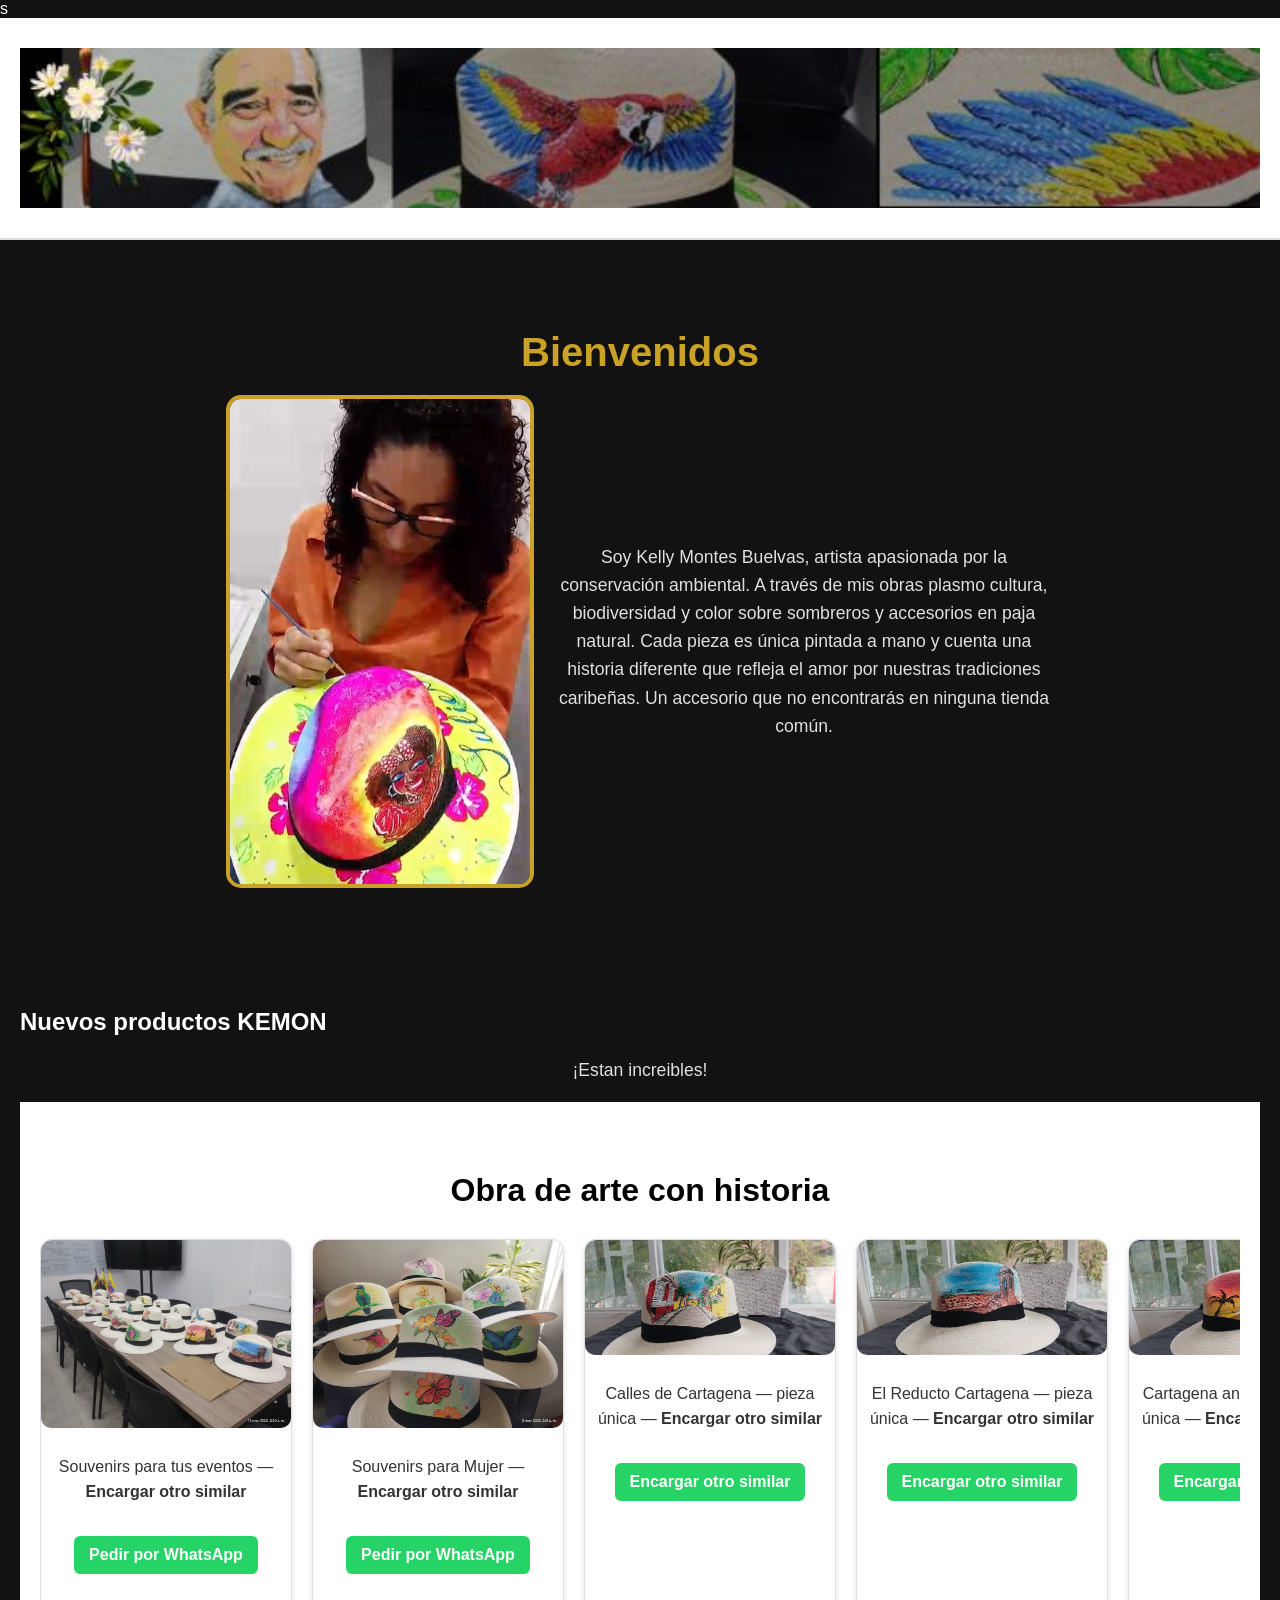
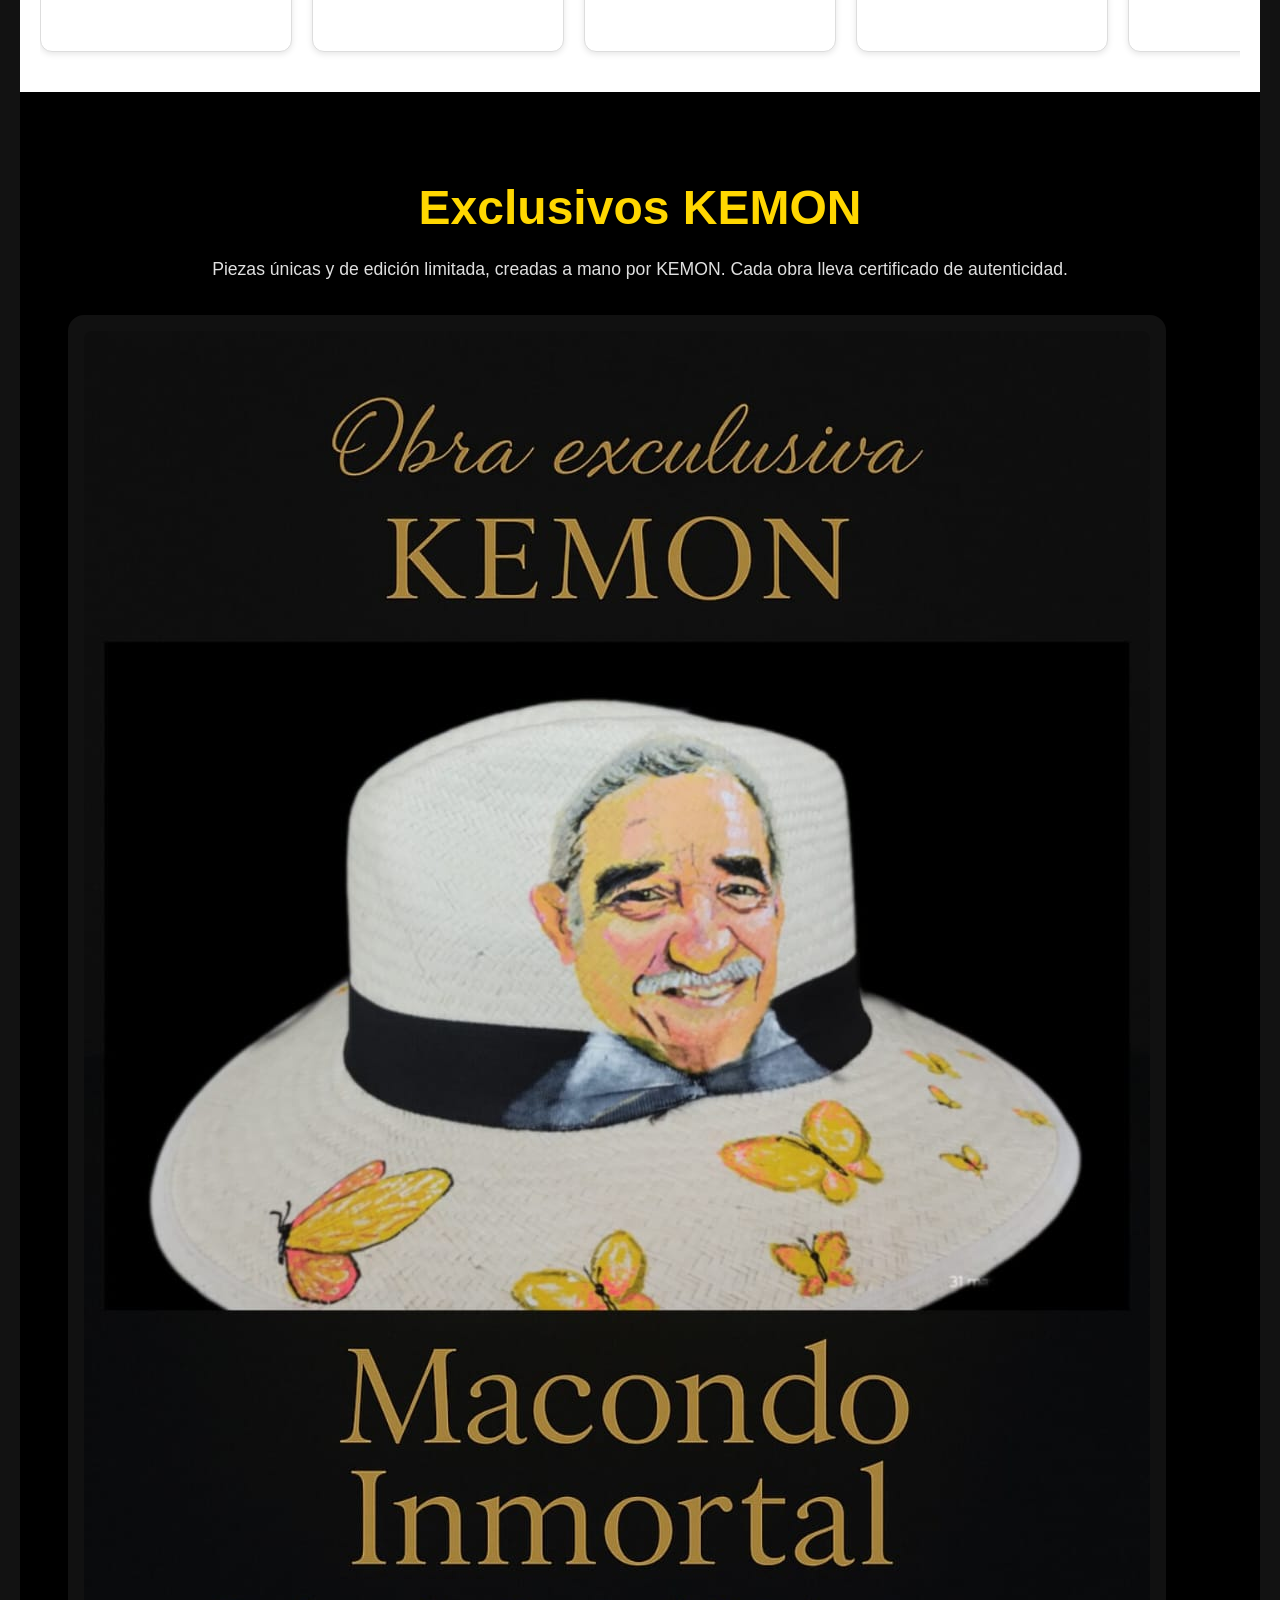
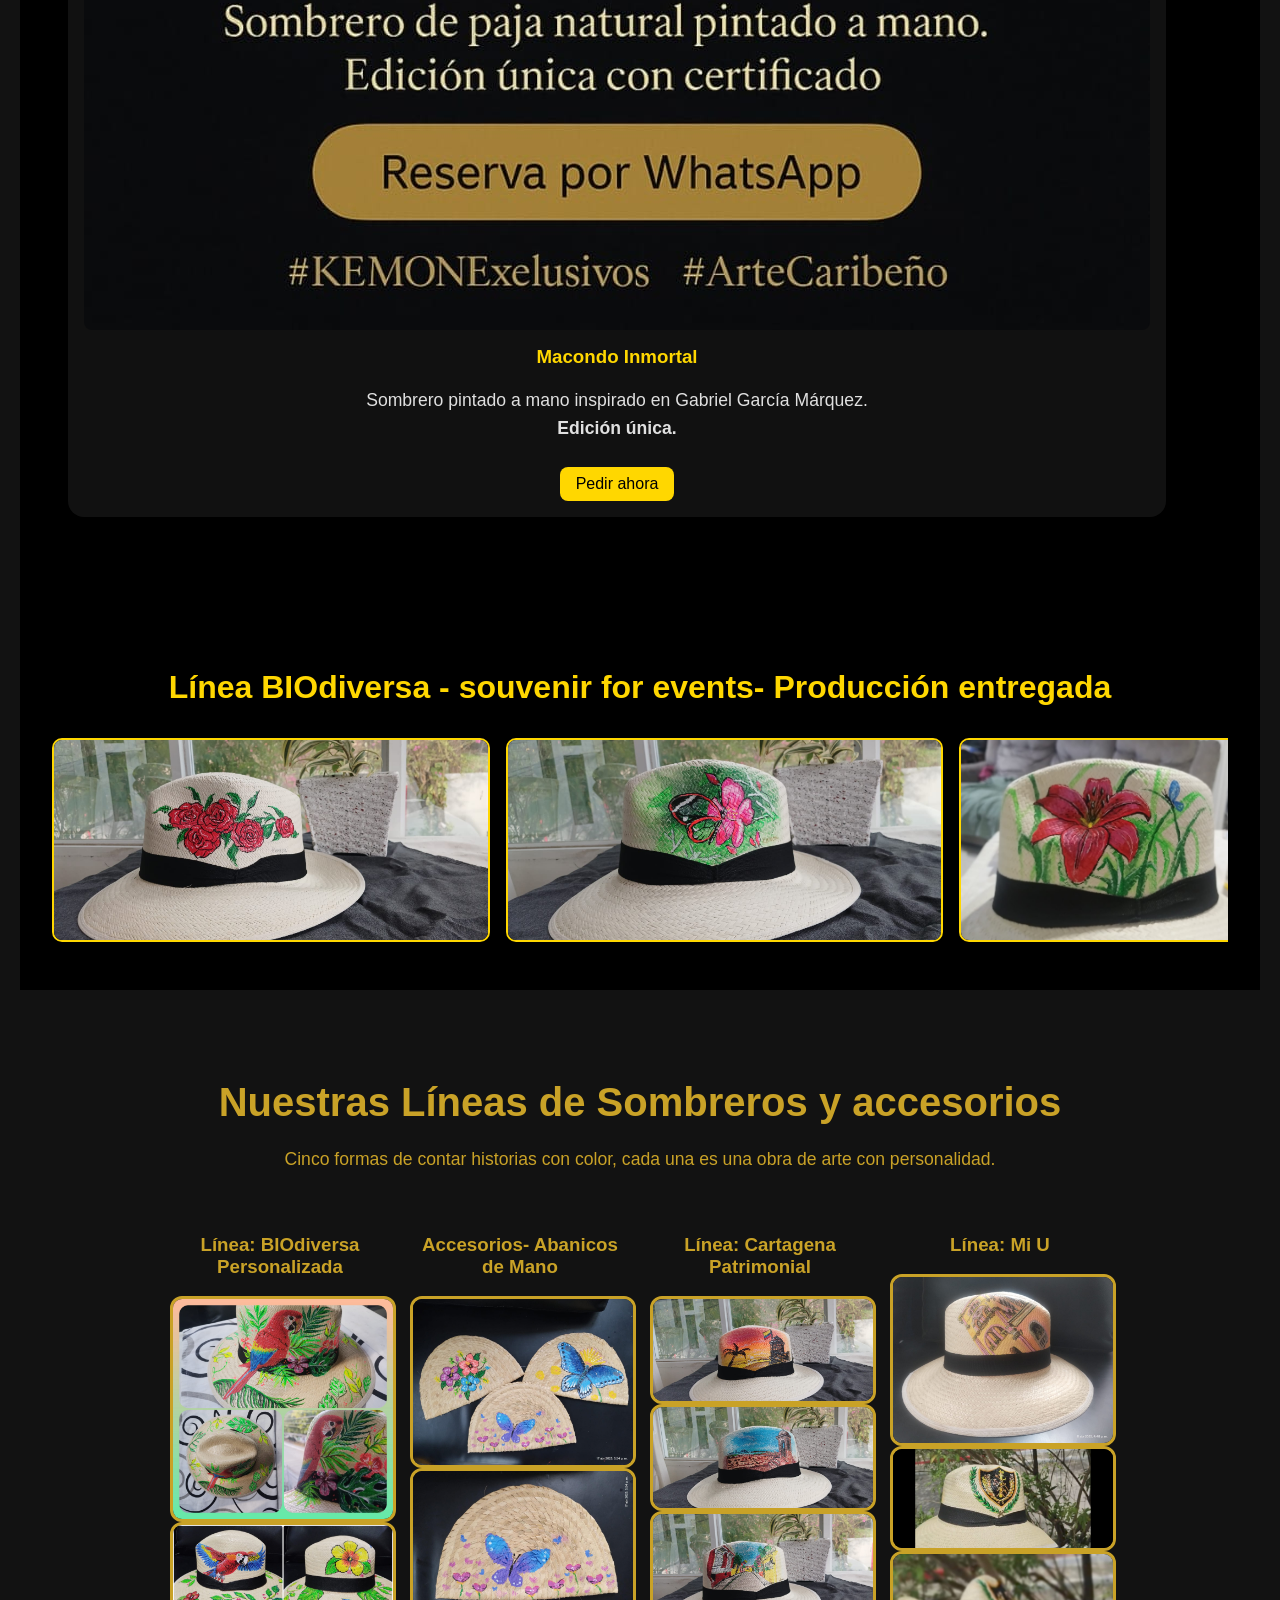
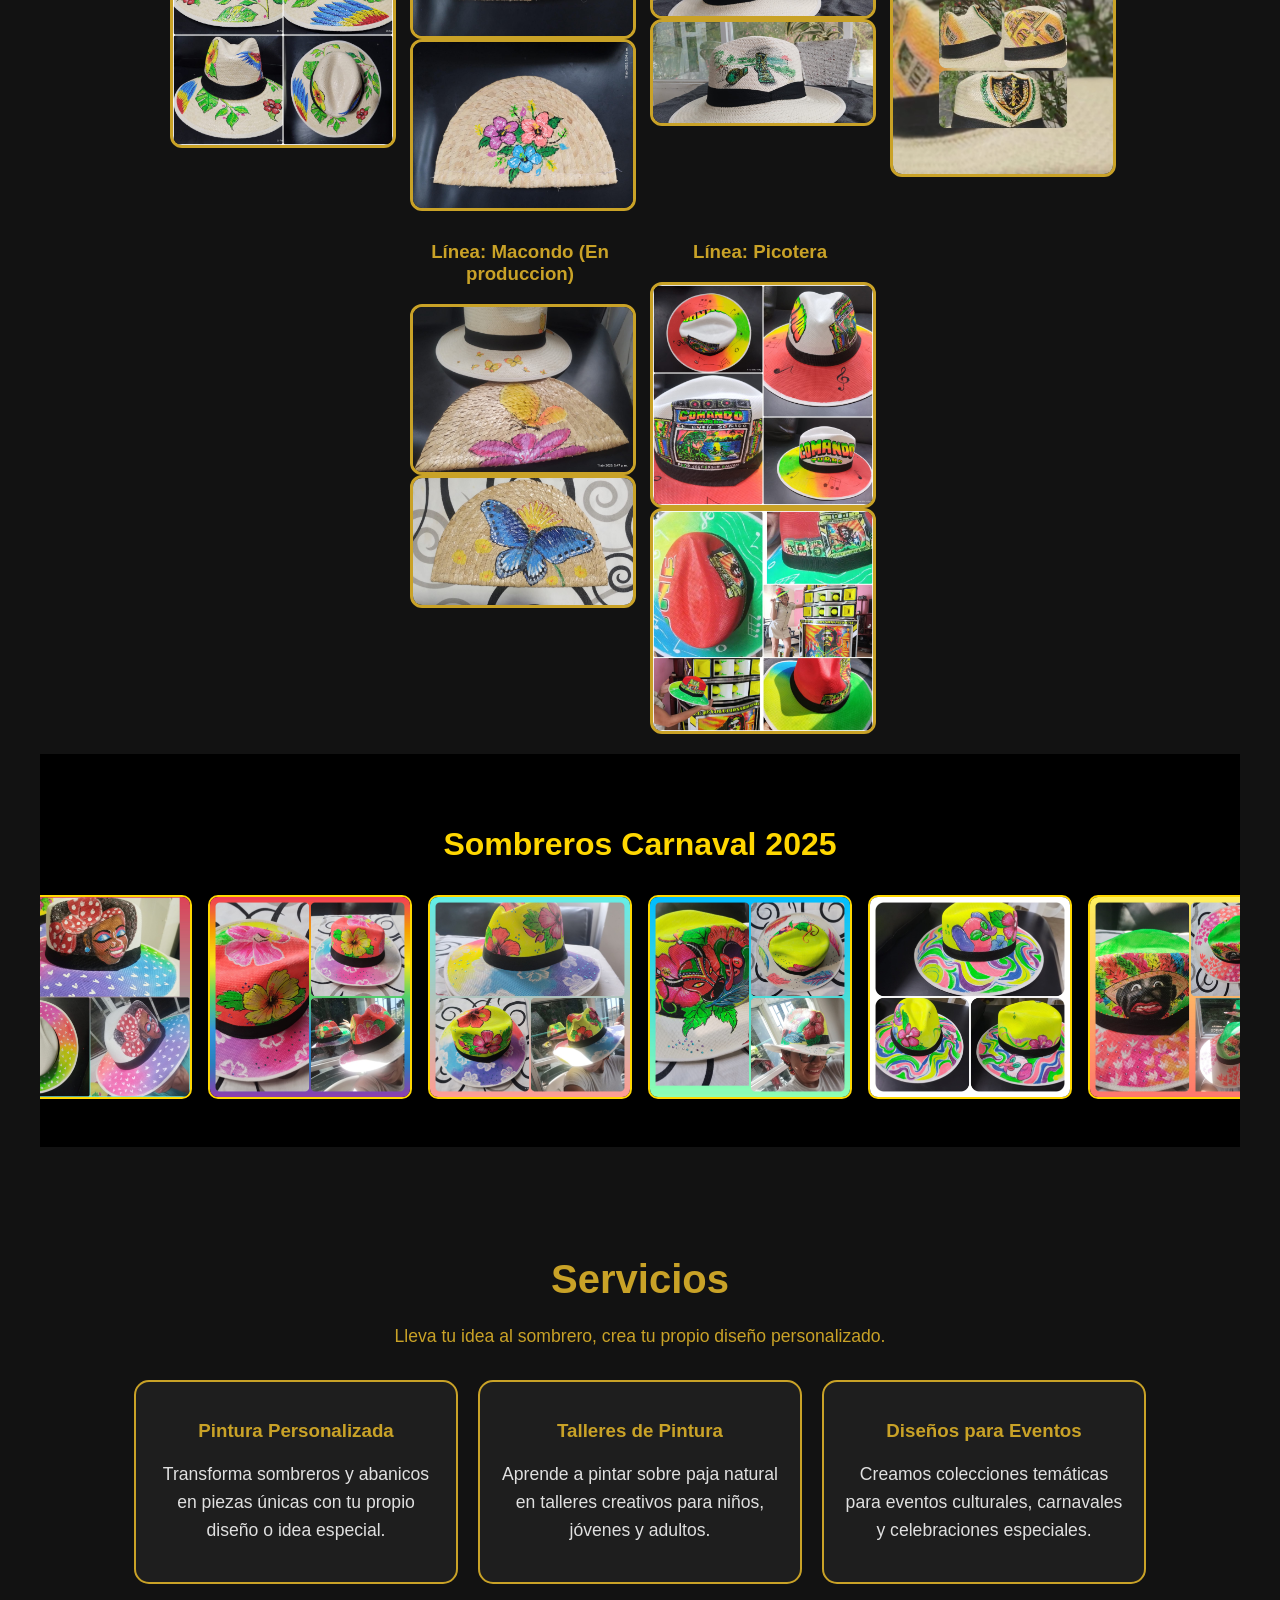
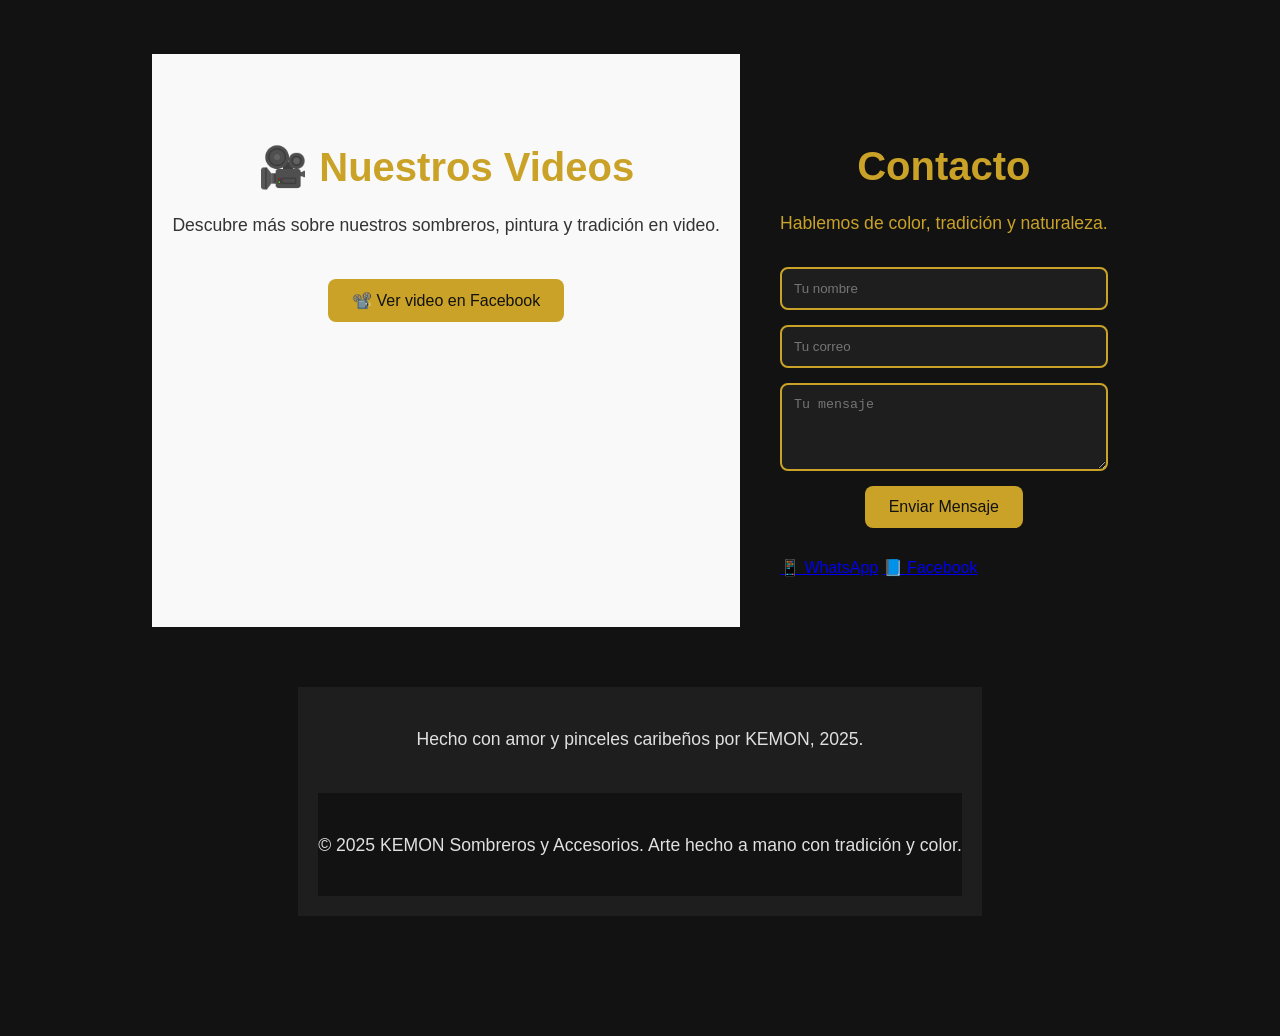
==== commit eb9b775e: "Update index.html" ====
--- a/index.html
+++ b/index.html
@@ -166,25 +166,23 @@
         <img src="img/picotera1.jpg" alt="Línea Pickup">
         <img src="img/picotera2.jpg" alt="Línea Pickup">        
       </div>
-      <div class="linea">
-      <section id="bio-carrete" class="carrete-section">
-        <h2 class="titulo-seccion">Sombreros Carnaval 2025</h2>
-        <div class="carrete-horizontal">
-          <!-- Reemplaza los nombres de archivo con los correctos -->
-          <img src="img/carnavalera1.jpg" alt="Línea Carnavalera">
-          <img src="img/carnavalera2.jpg" alt="Línea Carnavalera">
-          <img src="img/carnavalera3.jpg" alt="Línea Carnavalera">
-          <img src="img/carnavalera4.jpg" alt="Línea Carnavalera">
-          <img src="img/carnavalera5.jpg" alt="Línea Carnavalera">
-          <img src="img/carnavalera6.jpg" alt="Línea Carnavalera">
-          <img src="img/carnavalera7.jpg" alt="Línea Carnavalera">
-          <img src="img/carnavalera8.jpg" alt="Línea Carnavalera">
-          <img src="img/carnavalera9.jpg" alt="Línea Carnavalera">
-          <img src="img/carnavalera10.jpg" alt="Línea Carnavalera">
-          <img src="img/carnavalera11.jpg" alt="Línea Carnavalera">
-          <img src="img/carnavalera12.jpg" alt="Línea Carnavalera">
-            
-      </div>
+     
+    <section id="bio-carrete" class="carrete-section">
+    <h2 class="titulo-seccion">Sombreros Carnaval 2025</h2>
+    <div class="carrete-horizontal">
+      <!-- Reemplaza los nombres de archivo con los correctos -->
+      <img src="img/carnavalera1.jpg" alt="Línea Carnavalera">
+      <img src="img/carnavalera2.jpg" alt="Línea Carnavalera">
+      <img src="img/carnavalera3.jpg" alt="Línea Carnavalera">
+      <img src="img/carnavalera4.jpg" alt="Línea Carnavalera">
+      <img src="img/carnavalera5.jpg" alt="Línea Carnavalera">
+      <img src="img/carnavalera6.jpg" alt="Línea Carnavalera">
+      <img src="img/carnavalera7.jpg" alt="Línea Carnavalera">
+      <img src="img/carnavalera8.jpg" alt="Línea Carnavalera">
+      <img src="img/carnavalera9.jpg" alt="Línea Carnavalera">
+      <img src="img/carnavalera10.jpg" alt="Línea Carnavalera">
+      <img src="img/carnavalera11.jpg" alt="Línea Carnavalera">
+      <img src="img/carnavalera12.jpg" alt="Línea Carnavalera">       
     </div>
   </section>
 
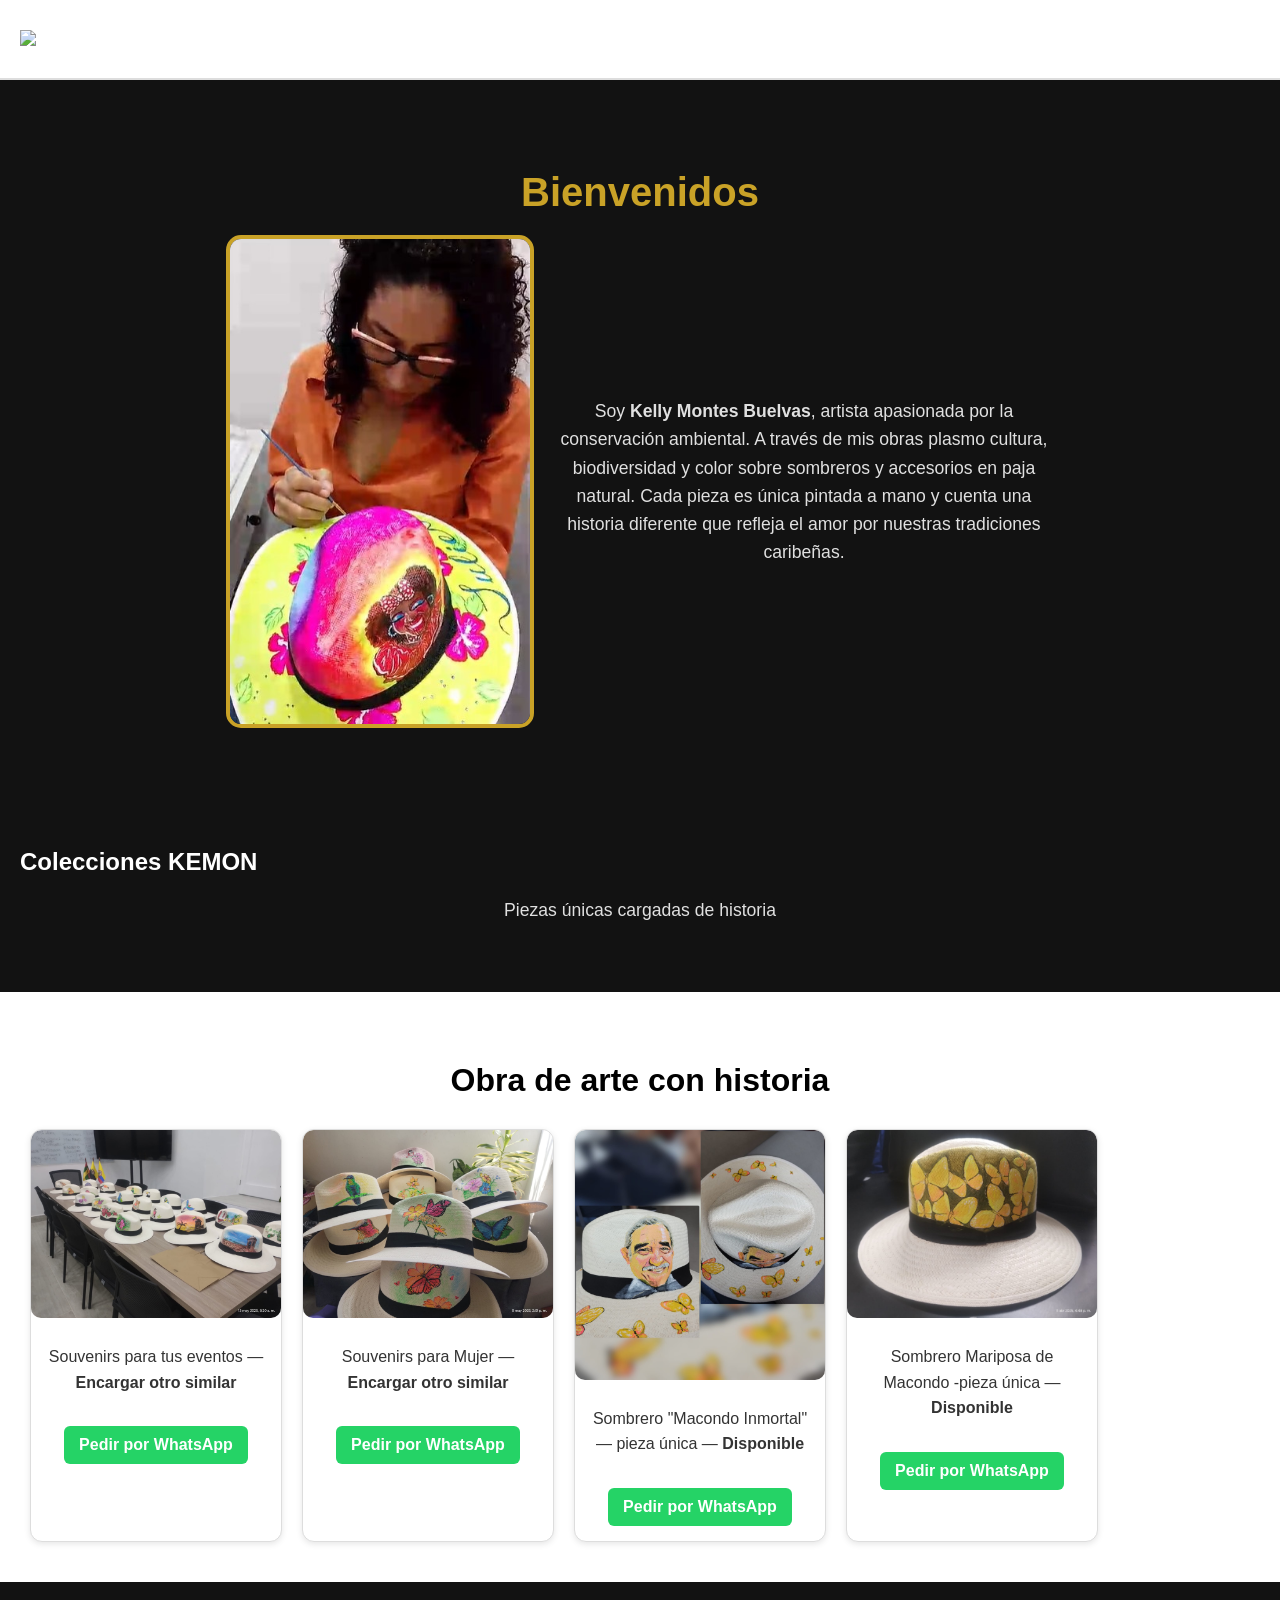
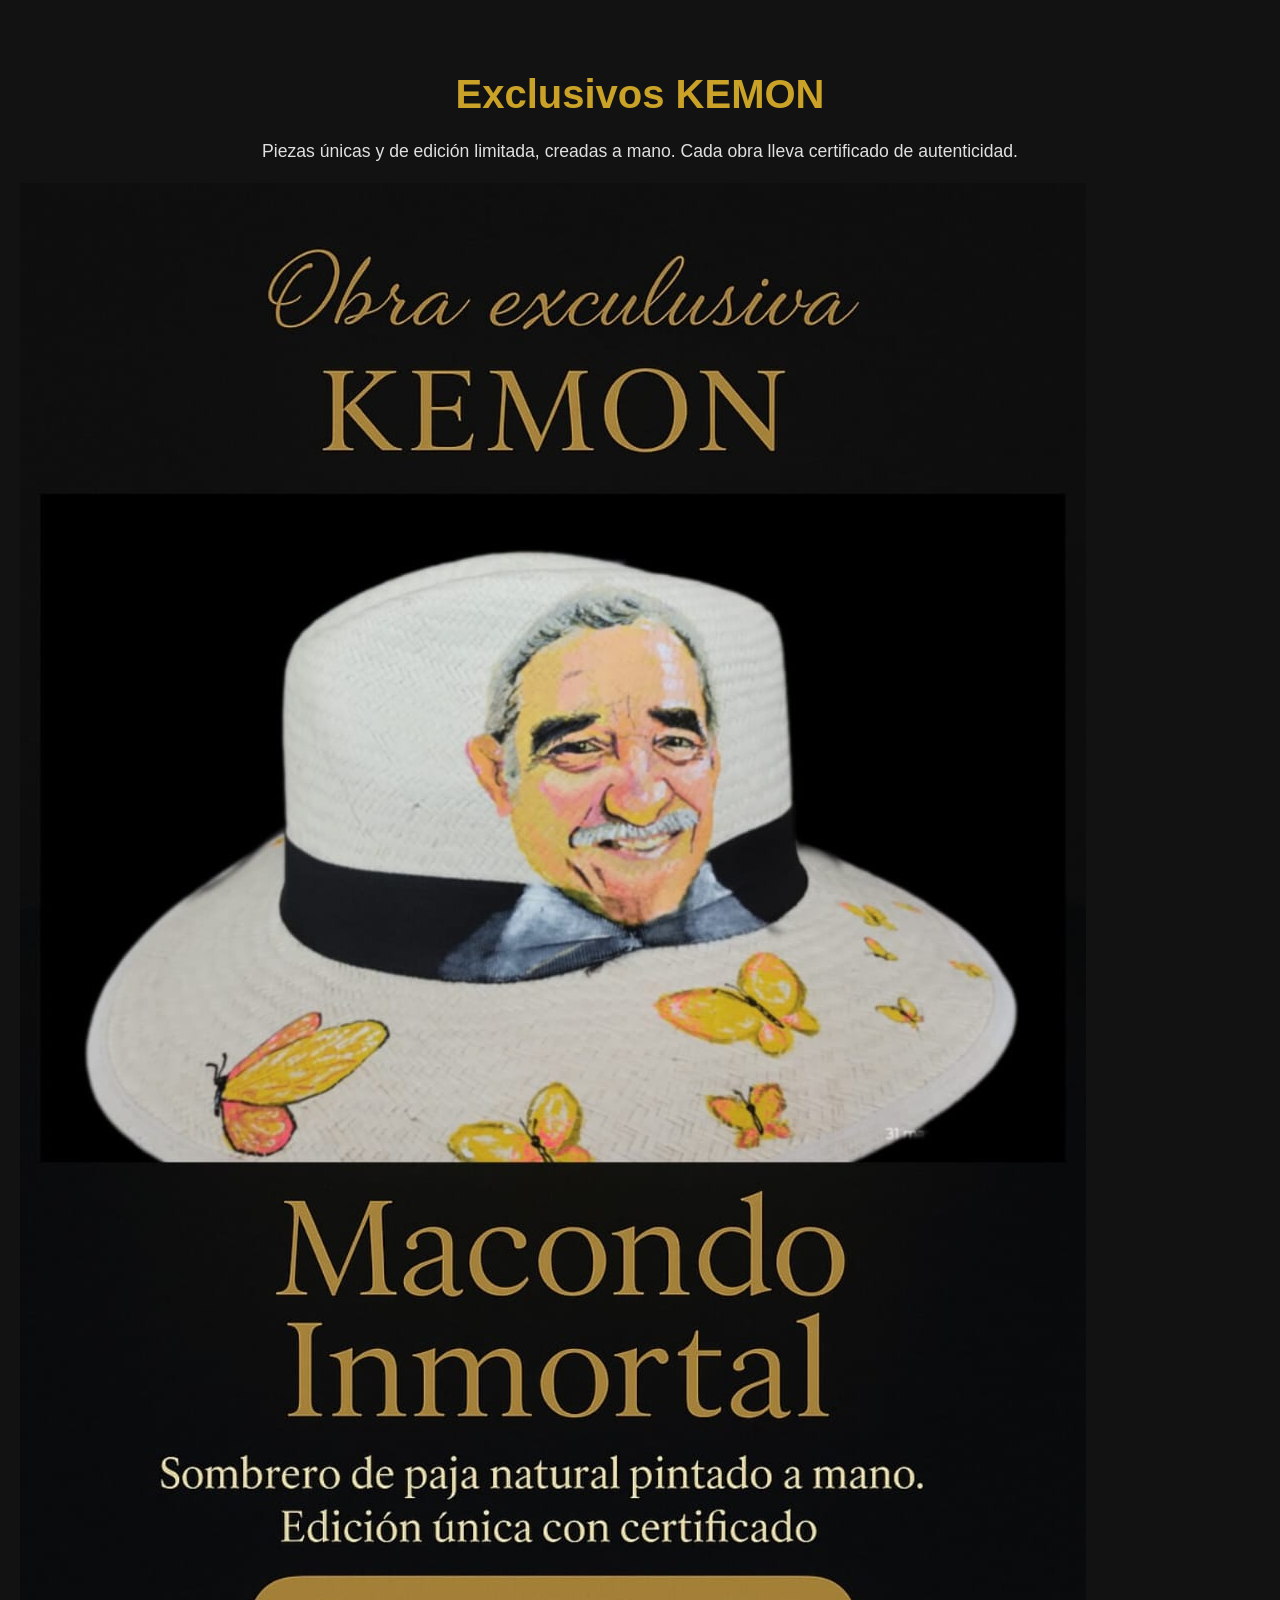
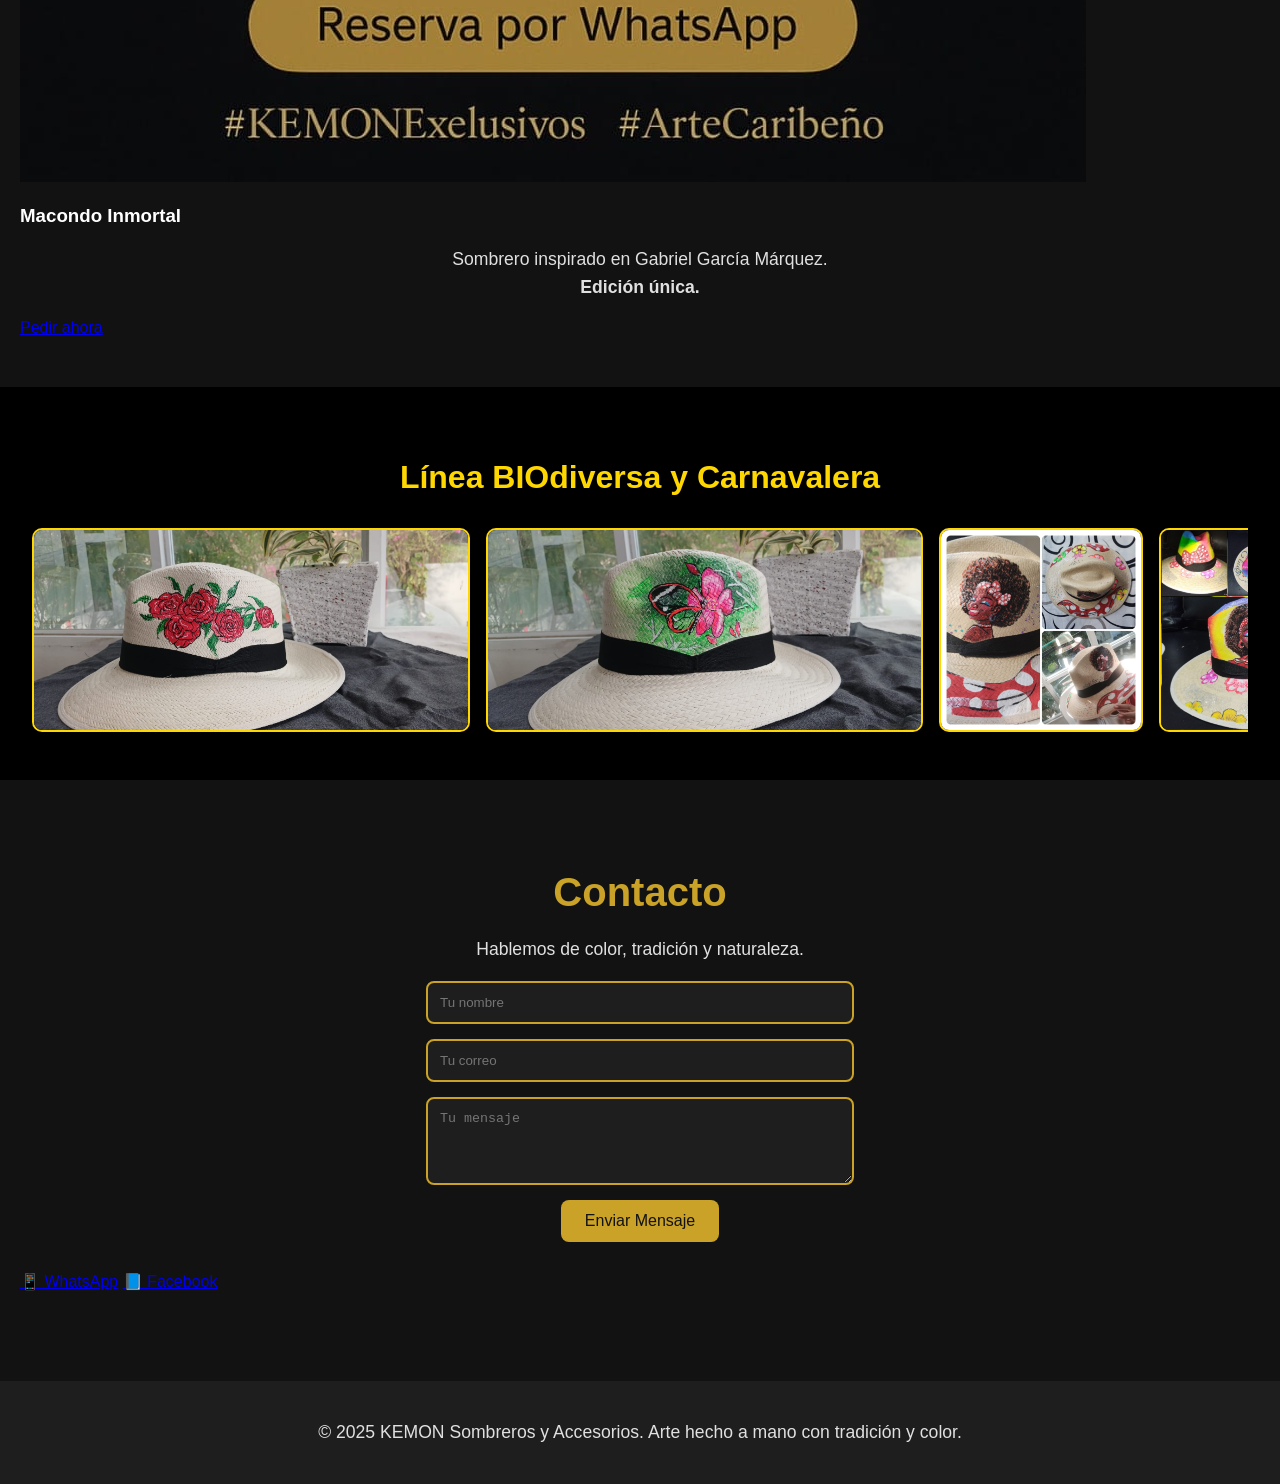
==== commit f4822e74: "Update index.html" ====
--- a/index.html
+++ b/index.html
@@ -1,226 +1,93 @@
-s<!DOCTYPE html>
+<!DOCTYPE html>
 <html lang="es">
 <head>
   <meta charset="UTF-8">
   <meta name="viewport" content="width=device-width, initial-scale=1">
-  <title>KEMON Sombreros y Accesorios</title>
+  <title>KEMON - Arte en Sombreros y Accesorios Pintados a Mano</title>
+  <meta name="description" content="Descubre KEMON: Sombreros y abanicos exclusivos de paja natural, pintados a mano con biodiversidad y cultura caribeña por Kelly Montes.">
   <link rel="stylesheet" href="style.css">
 </head>
   
 <body>
-  <!-- INICIO -->
   <header id="inicio">
-    <img src="img/banner-sombreros.jpg" alt="Sombreros KEMON">
+    <div class="logo-container">
+        <img src="img/logo-kemon.png" alt="Logo KEMON" class="logo-principal">
+    </div>
   </header>
 
-  <!-- BIENVENIDOS -->
   <section id="sobre-mi">
     <h2>Bienvenidos</h2>
     <div class="contenedor-sobre-mi">
       <img src="img/kelly.jpg" alt="Kelly Montes Buelvas pintando sombreros">
       <div class="texto-sobre-mi">
-        <p>Soy Kelly Montes Buelvas, artista apasionada por la conservación ambiental. A través de mis obras plasmo cultura, biodiversidad y color sobre sombreros y accesorios en paja natural. Cada pieza es única pintada a mano y cuenta una historia diferente que refleja el amor por nuestras tradiciones caribeñas. Un accesorio que no encontrarás en ninguna tienda común.</p>
+        <p>Soy <strong>Kelly Montes Buelvas</strong>, artista apasionada por la conservación ambiental. A través de mis obras plasmo cultura, biodiversidad y color sobre sombreros y accesorios en paja natural. Cada pieza es única pintada a mano y cuenta una historia diferente que refleja el amor por nuestras tradiciones caribeñas.</p>
       </div>
     </div>
   </section>
 
   <section class="nuevos-productos">
-    <h1>Nuevos productos KEMON</h1>
-    <p>¡Estan increibles!</p>
- 
+    <h1>Colecciones KEMON</h1>
+    <p>Piezas únicas cargadas de historia</p>
+  </section>
 
   <section class="abanicos-seccion">
     <h2>Obra de arte con historia</h2>
     <div class="abanicos-contenedor">
-
-     
+      
       <div class="abanico">
         <img src="img/entregado1.jpg" alt="Souvenirs for Events">
         <p class="descripcion">Souvenirs para tus eventos — <strong>Encargar otro similar</strong></p>
-        <a class="boton-wsp" href="https://wa.me/573106430560?text=Hola%20quiero%20comprar%20el%20Abanico%20con%20colibrí" target="_blank">Pedir por WhatsApp</a>
+        <a class="boton-wsp" href="https://wa.me/573106430560?text=Hola%20quiero%20comprar%20un%20producto%20similar" target="_blank">Pedir por WhatsApp</a>
       </div>
 
       <div class="abanico">
         <img src="img/mujer1.jpg" alt="Souvenirs for women">
         <p class="descripcion">Souvenirs para Mujer — <strong>Encargar otro similar</strong></p>
-        <a class="boton-wsp" href="https://wa.me/573106430560?text=Hola%20quiero%20comprar%20el%20Abanico%20con%20colibrí" target="_blank">Pedir por WhatsApp</a>
-      </div>
-
-      <!-- Agrega más abanicos según necesites -->
-      <div class="abanico">
-        <img src="img/patrimonial3.jpg" alt="Cartagena patrimonial">
-        <p class="descripcion">Calles de Cartagena — pieza única — <strong>Encargar otro similar</strong></p>
-        <a class="boton-wsp" href="https://wa.me/573106430560?text=Hola%20quiero%20comprar%20el%20Abanico%20con%20colibrí" target="_blank">Encargar otro similar</a>
+        <a class="boton-wsp" href="https://wa.me/573106430560?text=Hola%20quiero%20comprar%20un%20producto%20similar" target="_blank">Pedir por WhatsApp</a>
       </div>
 
       <div class="abanico">
-        <img src="img/patrimonial2.jpg" alt="Cartagena patrimonial">
-        <p class="descripcion">El Reducto Cartagena — pieza única — <strong>Encargar otro similar</strong></p>
-        <a class="boton-wsp" href="https://wa.me/573106430560?text=Hola%20quiero%20comprar%20el%20Abanico%20con%20colibrí" target="_blank">Encargar otro similar</a>
-      </div>
-
-      <div class="abanico">
-        <img src="img/patrimonial1.jpg" alt="Cartagena patrimonial">
-        <p class="descripcion">Cartagena anaranjada — pieza única — <strong>Encargar otro similar</strong></p>
-        <a class="boton-wsp" href="https://wa.me/573106430560?text=Hola%20quiero%20comprar%20el%20Abanico%20con%20colibrí" target="_blank">Encargar otro similar</a>
-      </div>
-      
-      <div class="abanico">
         <img src="img/macondo1.jpg" alt="Sombrero Macondo Inmortal">
         <p class="descripcion">Sombrero "Macondo Inmortal" — pieza única — <strong>Disponible</strong></p>
-        <a class="boton-wsp" href="https://wa.me/573001234567?text=Hola%20quiero%20comprar%20el%20Abanico%20con%20colibrí" target="_blank">Pedir por WhatsApp</a>
+        <a class="boton-wsp" href="https://wa.me/573106430560?text=Hola%20quiero%20comprar%20el%20Sombrero%20Macondo" target="_blank">Pedir por WhatsApp</a>
       </div>
       
        <div class="abanico">
         <img src="img/macondo2.jpg" alt="Sombrero Mariposa de Macondo">
         <p class="descripcion">Sombrero Mariposa de Macondo -pieza única — <strong>Disponible</strong></p>
-        <a class="boton-wsp" href="https://wa.me/573106430560?text=Hola%20quiero%20comprar%20el%20Abanico%20con%20guacamayo" target="_blank">Pedir por WhatsApp</a>
+        <a class="boton-wsp" href="https://wa.me/573106430560?text=Hola%20quiero%20comprar%20el%20Sombrero%20Mariposa" target="_blank">Pedir por WhatsApp</a>
       </div>
 
     </div>
   </section>
   
-<section class="exclusivos-kemon" style="background-color: #000; color: #fff; padding: 3rem; text-align: center;">
-  <h2 style="font-size: 3rem; color: #FFD700;">Exclusivos KEMON</h2>
-  <p style="margin-bottom: 2rem;">Piezas únicas y de edición limitada, creadas a mano por KEMON. Cada obra lleva certificado de autenticidad.</p>
-  
-  <div style="display: flex; overflow-x: auto; gap: 1.5rem; padding-bottom: 2rem;">
-    <div style="background: #111; border-radius: 1rem; padding: 1rem; min-width: 280px;">
-      <img src="img/macondo.jpg" alt="Macondo Inmortal" style="border-radius: 0.5rem; width: 100%;">
-      <h3 style="color: #FFD700; margin: 1rem 0 0.5rem;">Macondo Inmortal</h3>
-      <p>Sombrero pintado a mano inspirado en Gabriel García Márquez. <br><strong>Edición única.</strong></p>
-      <a href="https://wa.me/57300xxxxxxx" target="_blank" style="display: inline-block; background: #FFD700; color: #000; padding: 0.5rem 1rem; border-radius: 0.5rem; text-decoration: none; margin-top: 0.5rem;">Pedir ahora</a>
-    </div>
-  </div>
-</section>
-
-  <section id="bio-carrete" class="carrete-section">
-  <h2 class="titulo-seccion">Línea BIOdiversa - souvenir for events- Producción entregada</h2>
-  <div class="carrete-horizontal">
-    <!-- Reemplaza los nombres de archivo con los correctos -->
-    <img src="img/bio1.jpg" alt="BIOdiversa 1">
-    <img src="img/bio2.jpg" alt="BIOdiversa 2">
-    <img src="img/bio3.jpg" alt="BIOdiversa 3">
-    <img src="img/bio4.jpg" alt="BIOdiversa 4">
-    <img src="img/bio5.jpg" alt="BIOdiversa 5">
-    <img src="img/bio6.jpg" alt="BIOdiversa 6">
-    <img src="img/bio7.jpg" alt="BIOdiversa 7">
-    <img src="img/bio8.jpg" alt="BIOdiversa 8">
-    <img src="img/bio9.jpg" alt="BIOdiversa 9">
-    <img src="img/bio10.jpg" alt="BIOdiversa 10">
-    <img src="img/bio11.jpg" alt="BIOdiversa 11">
-    <img src="img/bio12.jpg" alt="BIOdiversa 12">
-    <img src="img/bio13.jpg" alt="BIOdiversa 13">
-    <img src="img/bio14.jpg" alt="BIOdiversa 14">
-    <img src="img/bio15.jpg" alt="BIOdiversa 15">
-    <img src="img/bio16.jpg" alt="BIOdiversa 16">
-    <img src="img/bio17.jpg" alt="BIOdiversa 17">
-    <img src="img/bio18.jpg" alt="BIOdiversa 18">
-    <img src="img/bio19.jpg" alt="BIOdiversa 19">
-    <img src="img/bio20.jpg" alt="BIOdiversa 20">
-    <img src="img/bio21.jpg" alt="BIOdiversa 21">
-    <img src="img/bio22.jpg" alt="BIOdiversa 22">
-    <img src="img/bio23.jpg" alt="BIOdiversa 23">
-    <img src="img/bio24.jpg" alt="BIOdiversa 24">
-    <!-- Repite hasta las 50 imágenes -->
-  </div>
-</section>
-
-
-  <!-- LÍNEAS DE PRODUCTOS -->
-  <section id="lineas-productos">
-    <h2>Nuestras Líneas de Sombreros y accesorios</h2>
-    <p class="frase-productos">Cinco formas de contar historias con color, cada una es una obra de arte con personalidad.</p>
-    <div class="galeria">
-      <div class="linea">
-        <h3>Línea: BIOdiversa Personalizada </h3>
-        <img src="img/biodiversa1.jpg" alt="Línea BIOdiversa">
-        <img src="img/biodiversa2.jpg" alt="Línea BIOdiversa">        
-      </div>
-      <div class="linea">
-        <h3>Accesorios- Abanicos de Mano </h3>
-        <img src="img/producto1.jpg" alt="Línea Macondo"> 
-        <img src="img/producto2.jpg" alt="Abanico Mariposa EnaMorada">
-        <img src="img/producto3.jpg" alt="Abanico flores tropicales">  
-      </div>
-      <div class="linea">
-        <h3>Línea: Cartagena Patrimonial </h3>
-        <img src="img/patrimonial1.jpg" alt="sombrero Cartagena Patrimonial">
-        <img src="img/patrimonial2.jpg" alt="sombrero Cartagena Patrimonial">
-        <img src="img/patrimonial3.jpg" alt="sombrero Cartagena Patrimonial">
-        <img src="img/patrimonial4.jpg" alt="sombrero Cartagena Patrimonial"> 
-      </div>
-      <div class="linea">
-        <h3>Línea: Mi U </h3>
-        <img src="img/miu1.jpg" alt="Línea Mi U">
-        <img src="img/miu2.jpg" alt="Línea Mi U">
-        <img src="img/miu3.jpg" alt="Línea Mi U">    
-      </div>
-      <div class="linea">
-        <h3>Línea: Macondo (En produccion) </h3>
-        <img src="img/producto5.jpg" alt="Línea Abanicos Macondo en Flor"> 
-        <img src="img/producto4.jpg" alt="Línea Abanicos Macondo en Flor"> 
-      </div>
-      <div class="linea">
-        <h3>Línea: Picotera </h3>
-        <img src="img/picotera1.jpg" alt="Línea Pickup">
-        <img src="img/picotera2.jpg" alt="Línea Pickup">        
-      </div>
-     
-    <section id="bio-carrete" class="carrete-section">
-    <h2 class="titulo-seccion">Sombreros Carnaval 2025</h2>
-    <div class="carrete-horizontal">
-      <!-- Reemplaza los nombres de archivo con los correctos -->
-      <img src="img/carnavalera1.jpg" alt="Línea Carnavalera">
-      <img src="img/carnavalera2.jpg" alt="Línea Carnavalera">
-      <img src="img/carnavalera3.jpg" alt="Línea Carnavalera">
-      <img src="img/carnavalera4.jpg" alt="Línea Carnavalera">
-      <img src="img/carnavalera5.jpg" alt="Línea Carnavalera">
-      <img src="img/carnavalera6.jpg" alt="Línea Carnavalera">
-      <img src="img/carnavalera7.jpg" alt="Línea Carnavalera">
-      <img src="img/carnavalera8.jpg" alt="Línea Carnavalera">
-      <img src="img/carnavalera9.jpg" alt="Línea Carnavalera">
-      <img src="img/carnavalera10.jpg" alt="Línea Carnavalera">
-      <img src="img/carnavalera11.jpg" alt="Línea Carnavalera">
-      <img src="img/carnavalera12.jpg" alt="Línea Carnavalera">       
+  <section id="exclusivos">
+    <h2>Exclusivos KEMON</h2>
+    <p>Piezas únicas y de edición limitada, creadas a mano. Cada obra lleva certificado de autenticidad.</p>
+    
+    <div class="contenedor-exclusivos">
+        <div class="item-exclusivo">
+            <img src="img/macondo.jpg" alt="Macondo Inmortal">
+            <h3>Macondo Inmortal</h3>
+            <p>Sombrero inspirado en Gabriel García Márquez. <br><strong>Edición única.</strong></p>
+            <a href="https://wa.me/573106430560" target="_blank" class="boton-dorado">Pedir ahora</a>
+        </div>
     </div>
   </section>
 
-  <!-- SERVICIOS -->
-  <section id="servicios">
-    <h2>Servicios</h2>
-    <p class="frase-servicios">Lleva tu idea al sombrero, crea tu propio diseño personalizado.</p>
-    <div class="lista-servicios">
-      <div class="servicio">
-        <h3>Pintura Personalizada</h3>
-        <p>Transforma sombreros y abanicos en piezas únicas con tu propio diseño o idea especial.</p>
+  <section id="bio-carrete" class="carrete-section">
+    <h2 class="titulo-seccion">Línea BIOdiversa y Carnavalera</h2>
+    <div class="carrete-horizontal">
+      <img src="img/bio1.jpg" alt="BIOdiversa">
+      <img src="img/bio2.jpg" alt="BIOdiversa">
+      <img src="img/carnavalera1.jpg" alt="Carnavalera">
+      <img src="img/carnavalera2.jpg" alt="Carnavalera">
       </div>
-      <div class="servicio">
-        <h3>Talleres de Pintura</h3>
-        <p>Aprende a pintar sobre paja natural en talleres creativos para niños, jóvenes y adultos.</p>
-      </div>
-      <div class="servicio">
-        <h3>Diseños para Eventos</h3>
-        <p>Creamos colecciones temáticas para eventos culturales, carnavales y celebraciones especiales.</p>
-      </div>
-    </div>
+  </section>
 
-  </section>
-<section id="videos" style="text-align: center; padding: 50px 20px; background-color: #f9f9f9;">
-  <h2 style="color: #C9A227; margin-bottom: 20px;">🎥 Nuestros Videos</h2>
-  <p style="margin-bottom: 30px; color: #333;">Descubre más sobre nuestros sombreros, pintura y tradición en video.</p>
-
-  <a href="https://www.facebook.com/share/163Nr1wWtt/" target="_blank" style="background-color: #C9A227; color: #121212; padding: 12px 24px; border-radius: 8px; text-decoration: none; font-size: 16px; margin: 10px; display: inline-block;">
-    📽️ Ver video en Facebook
-  </a>
-
-  <!-- Si tienes más videos, solo copia este bloque <a> y cambia el enlace -->
-</section>
-
-  <!-- CONTACTO -->
   <section id="contacto">
     <h2>Contacto</h2>
-    <p class="frase-contacto">Hablemos de color, tradición y naturaleza.</p>
+    <p>Hablemos de color, tradición y naturaleza.</p>
     <form action="https://formsubmit.co/kemonartenatural@gmail.com" method="POST" class="formulario-contacto">
       <input type="text" name="name" placeholder="Tu nombre" required>
       <input type="email" name="email" placeholder="Tu correo" required>
@@ -233,11 +100,8 @@
     </div>
   </section>
 
-  <!-- PIE DE PÁGINA -->
   <footer>
-    <p>Hecho con amor y pinceles caribeños por KEMON, 2025.</p>
-    <footer style="background-color: #121212; color: #C9A227; text-align: center; padding: 20px 0; margin-top: 40px;">
-  <p>&copy; 2025 KEMON Sombreros y Accesorios. Arte hecho a mano con tradición y color.</p>
+    <p>&copy; 2025 KEMON Sombreros y Accesorios. Arte hecho a mano con tradición y color.</p>
   </footer>
 
 </body>
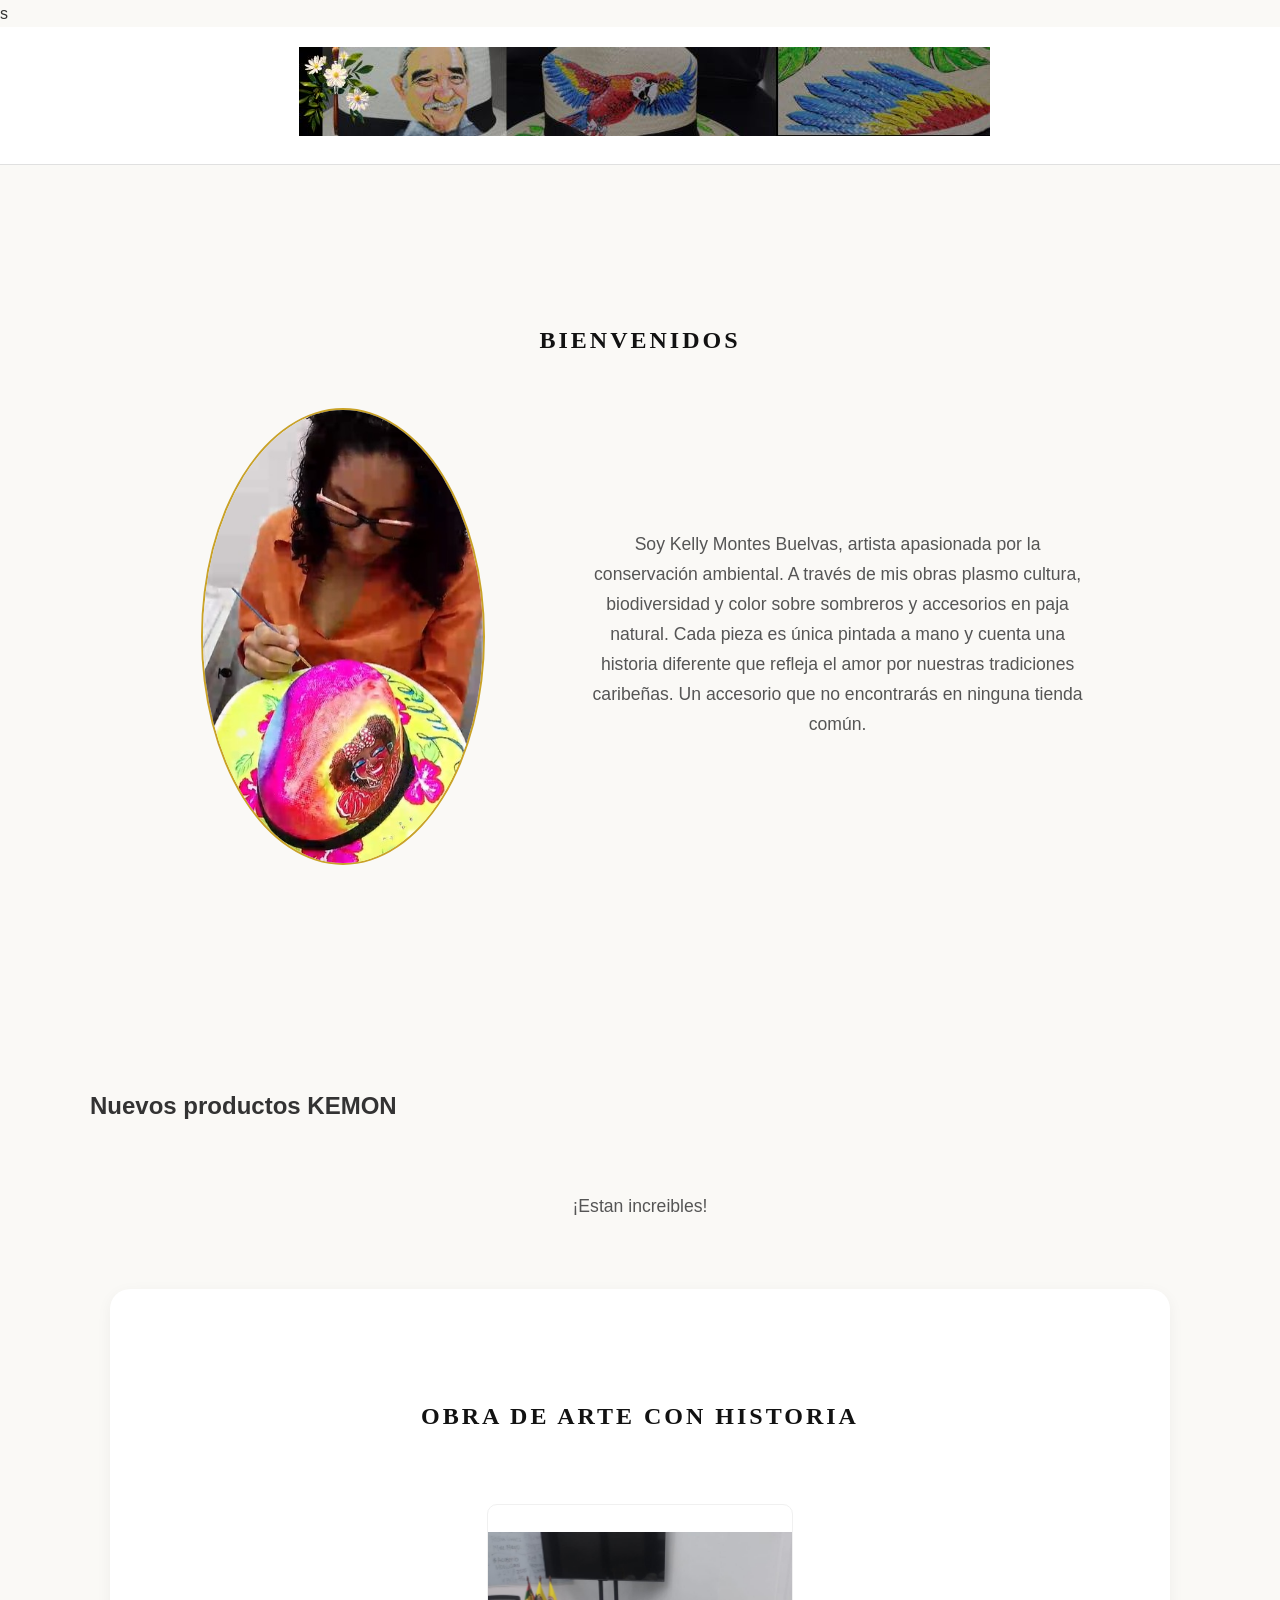
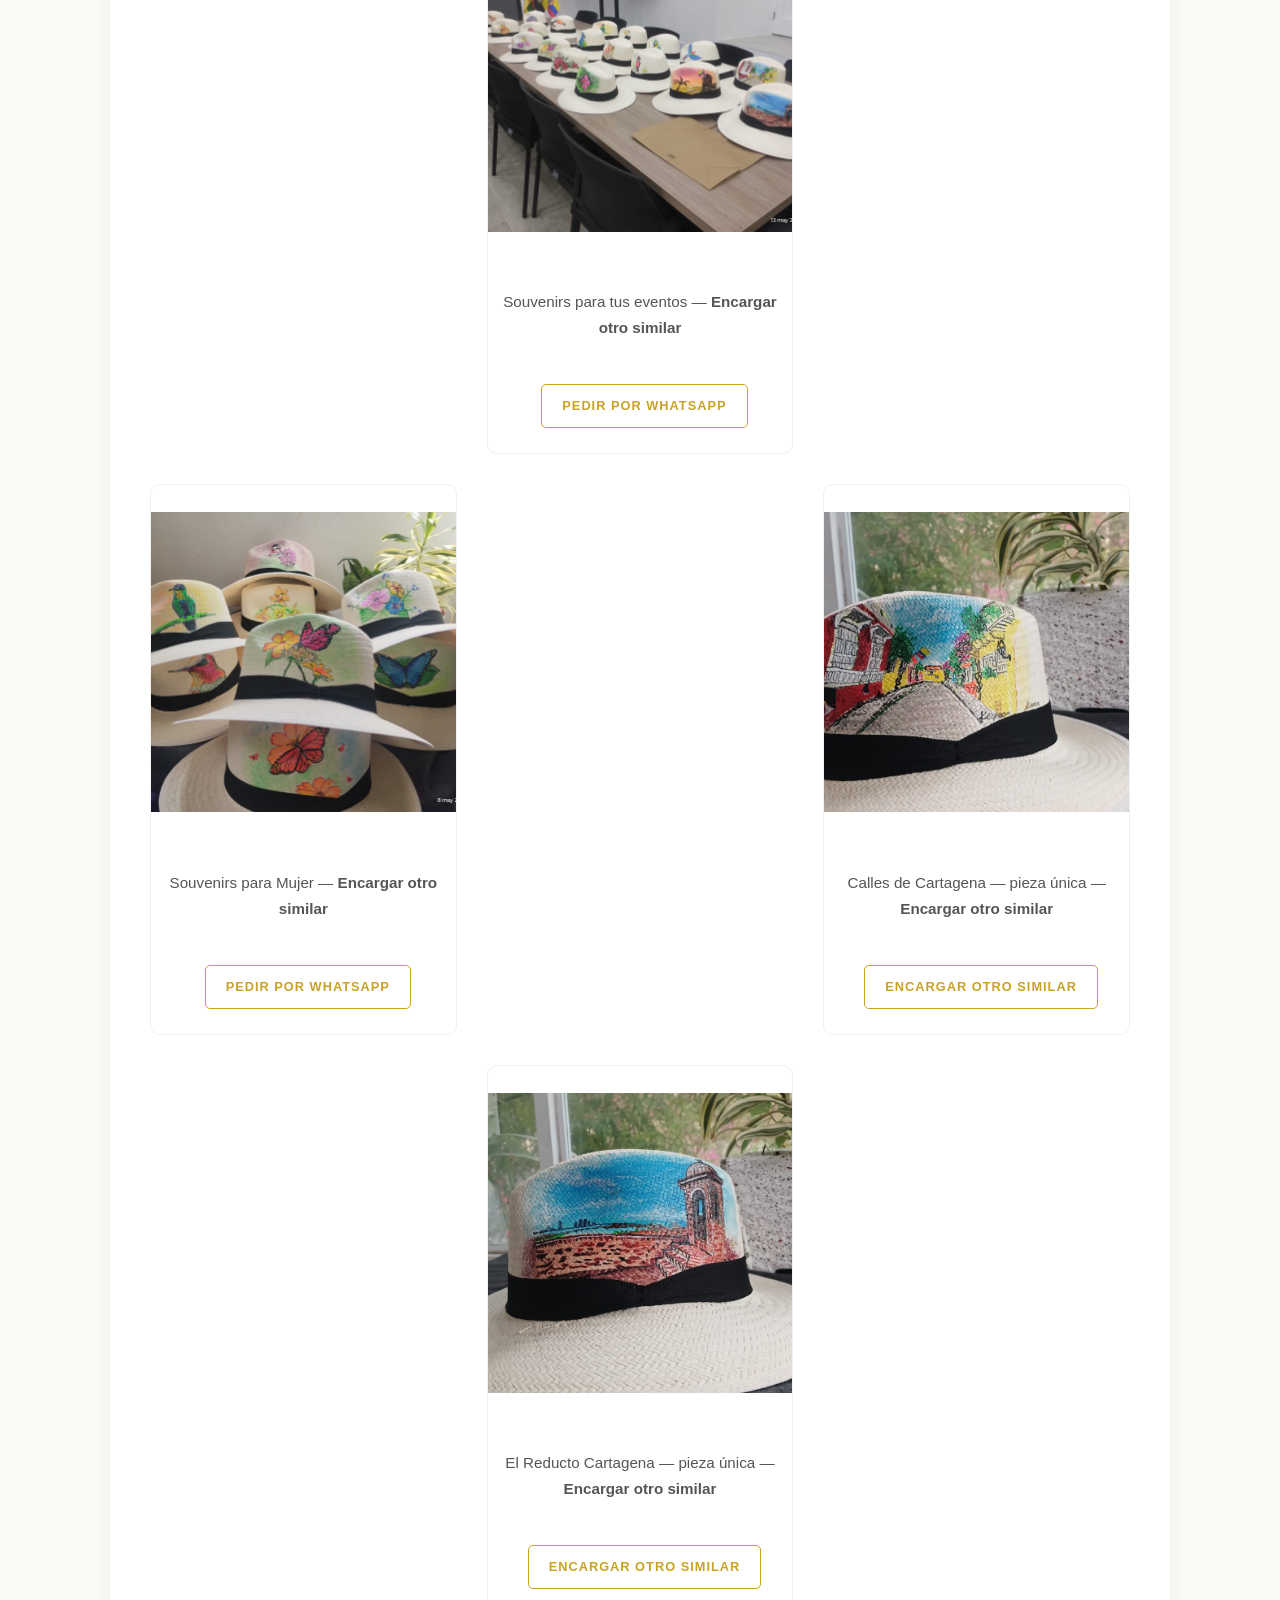
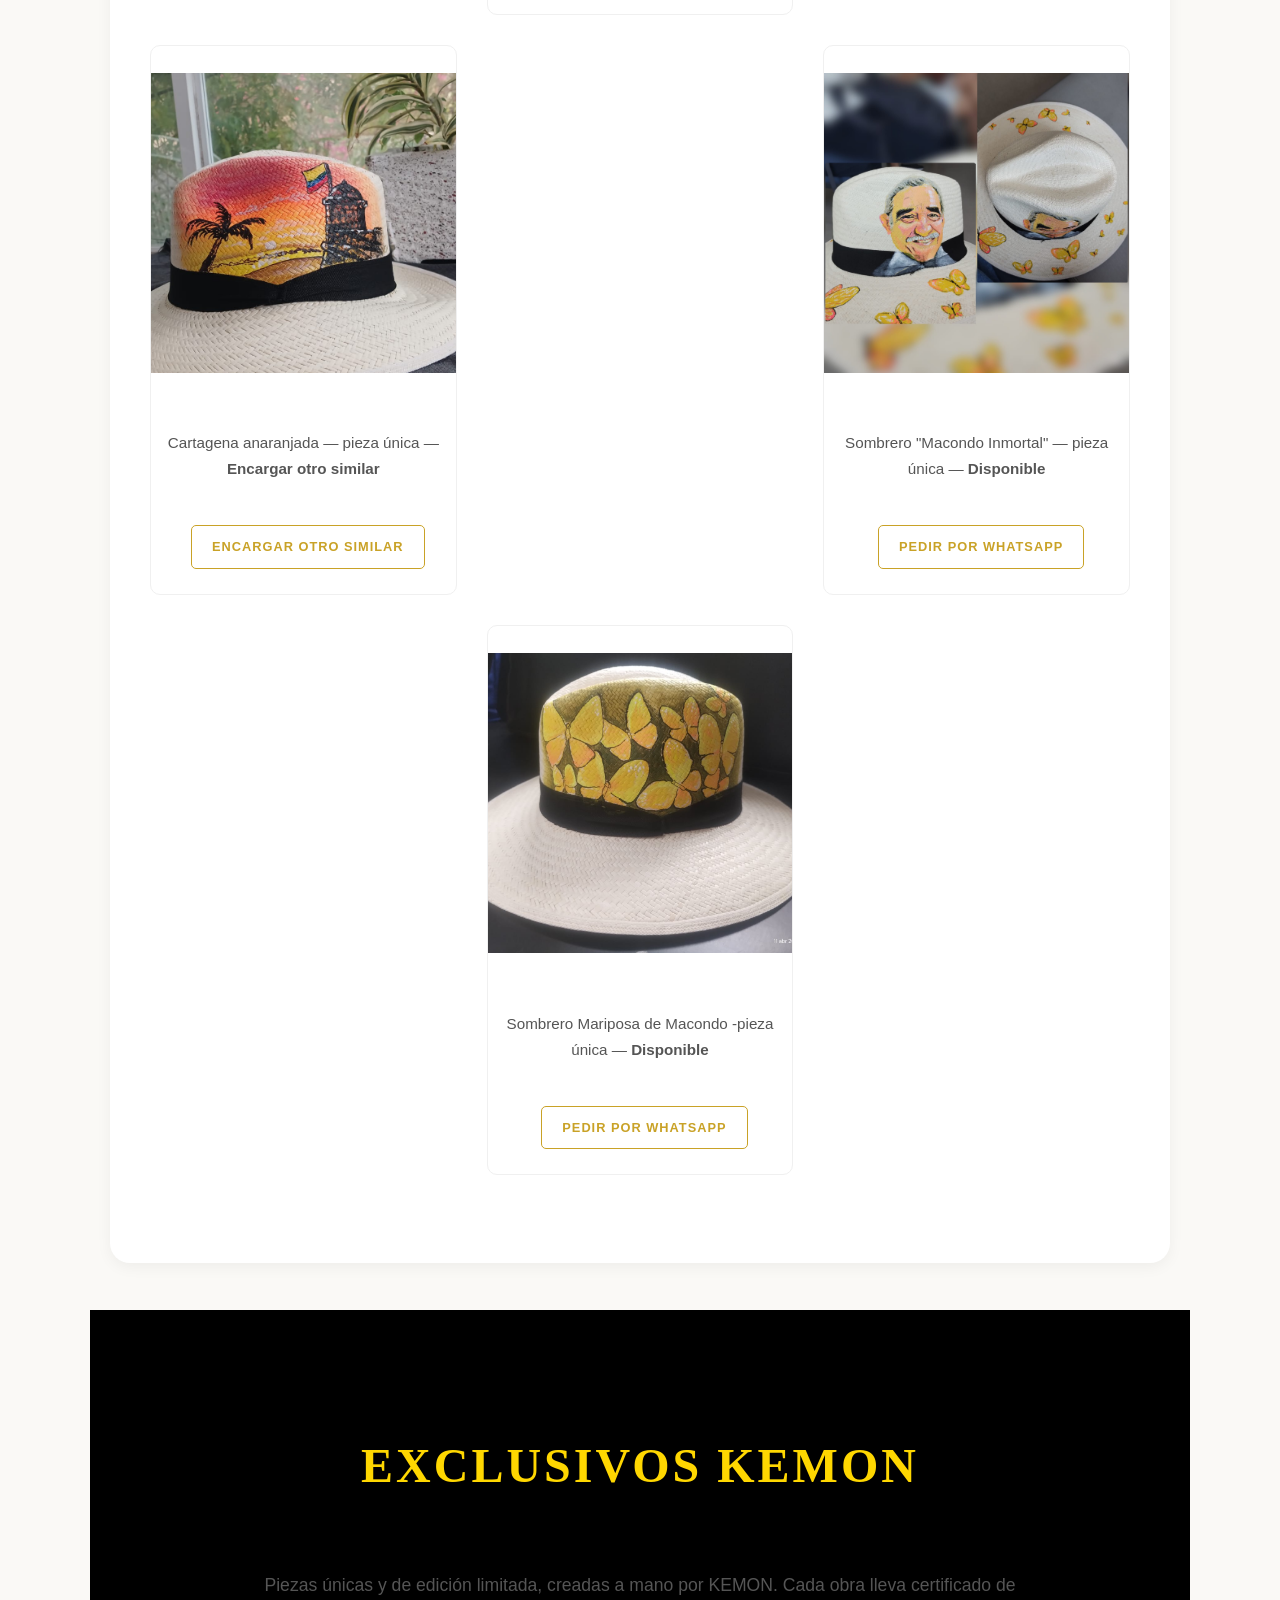
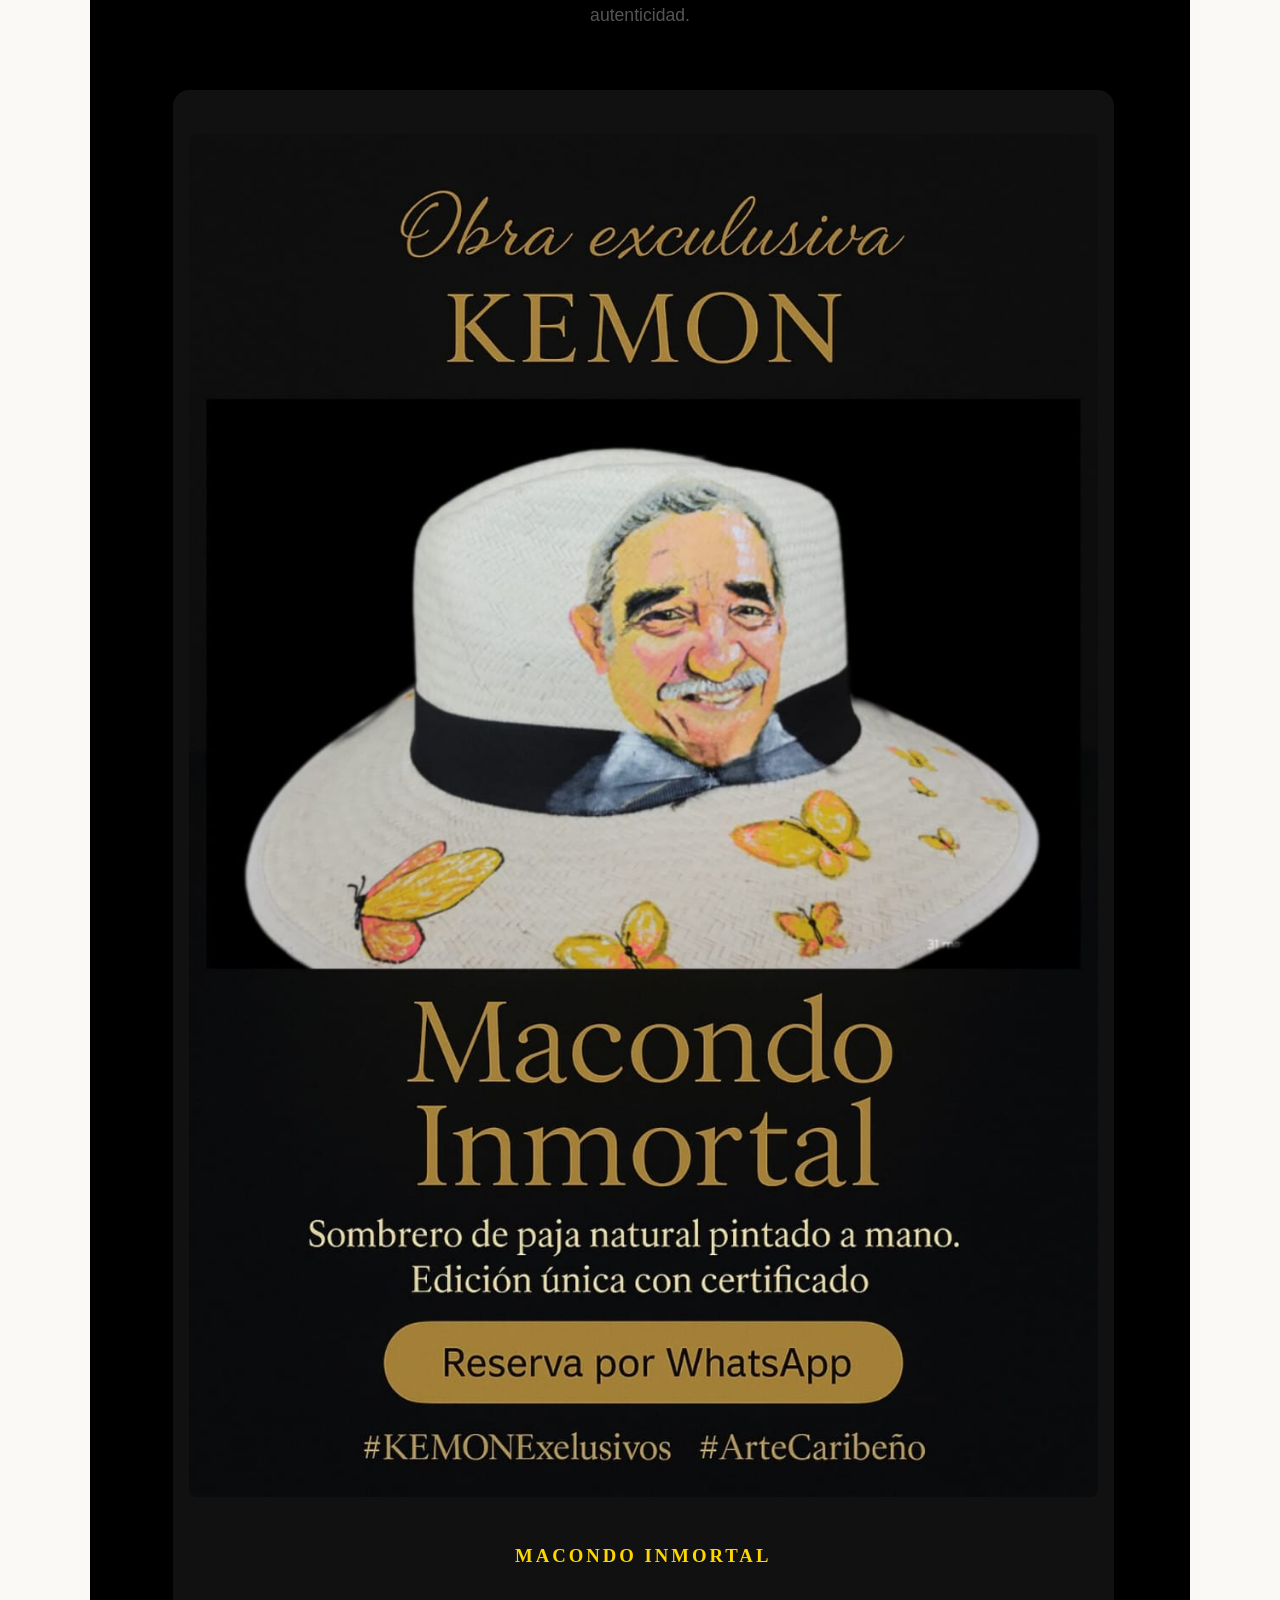
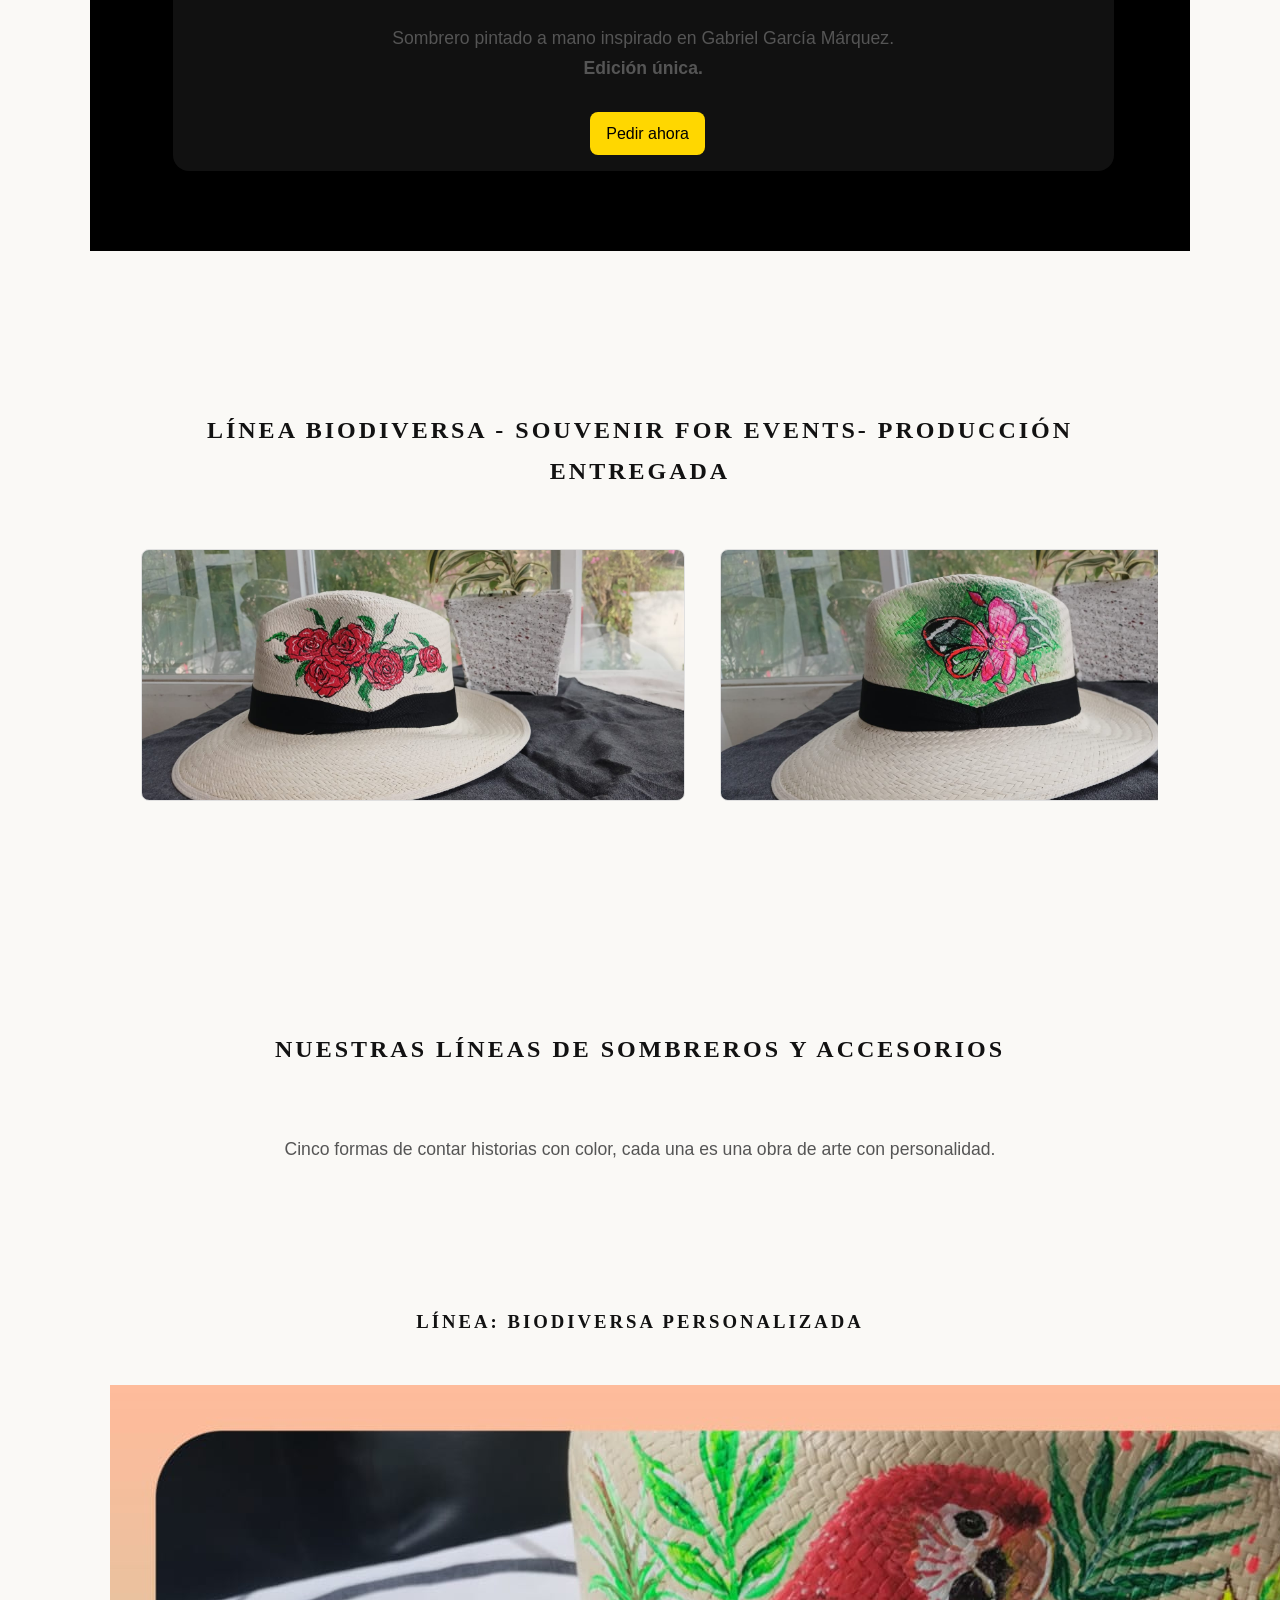
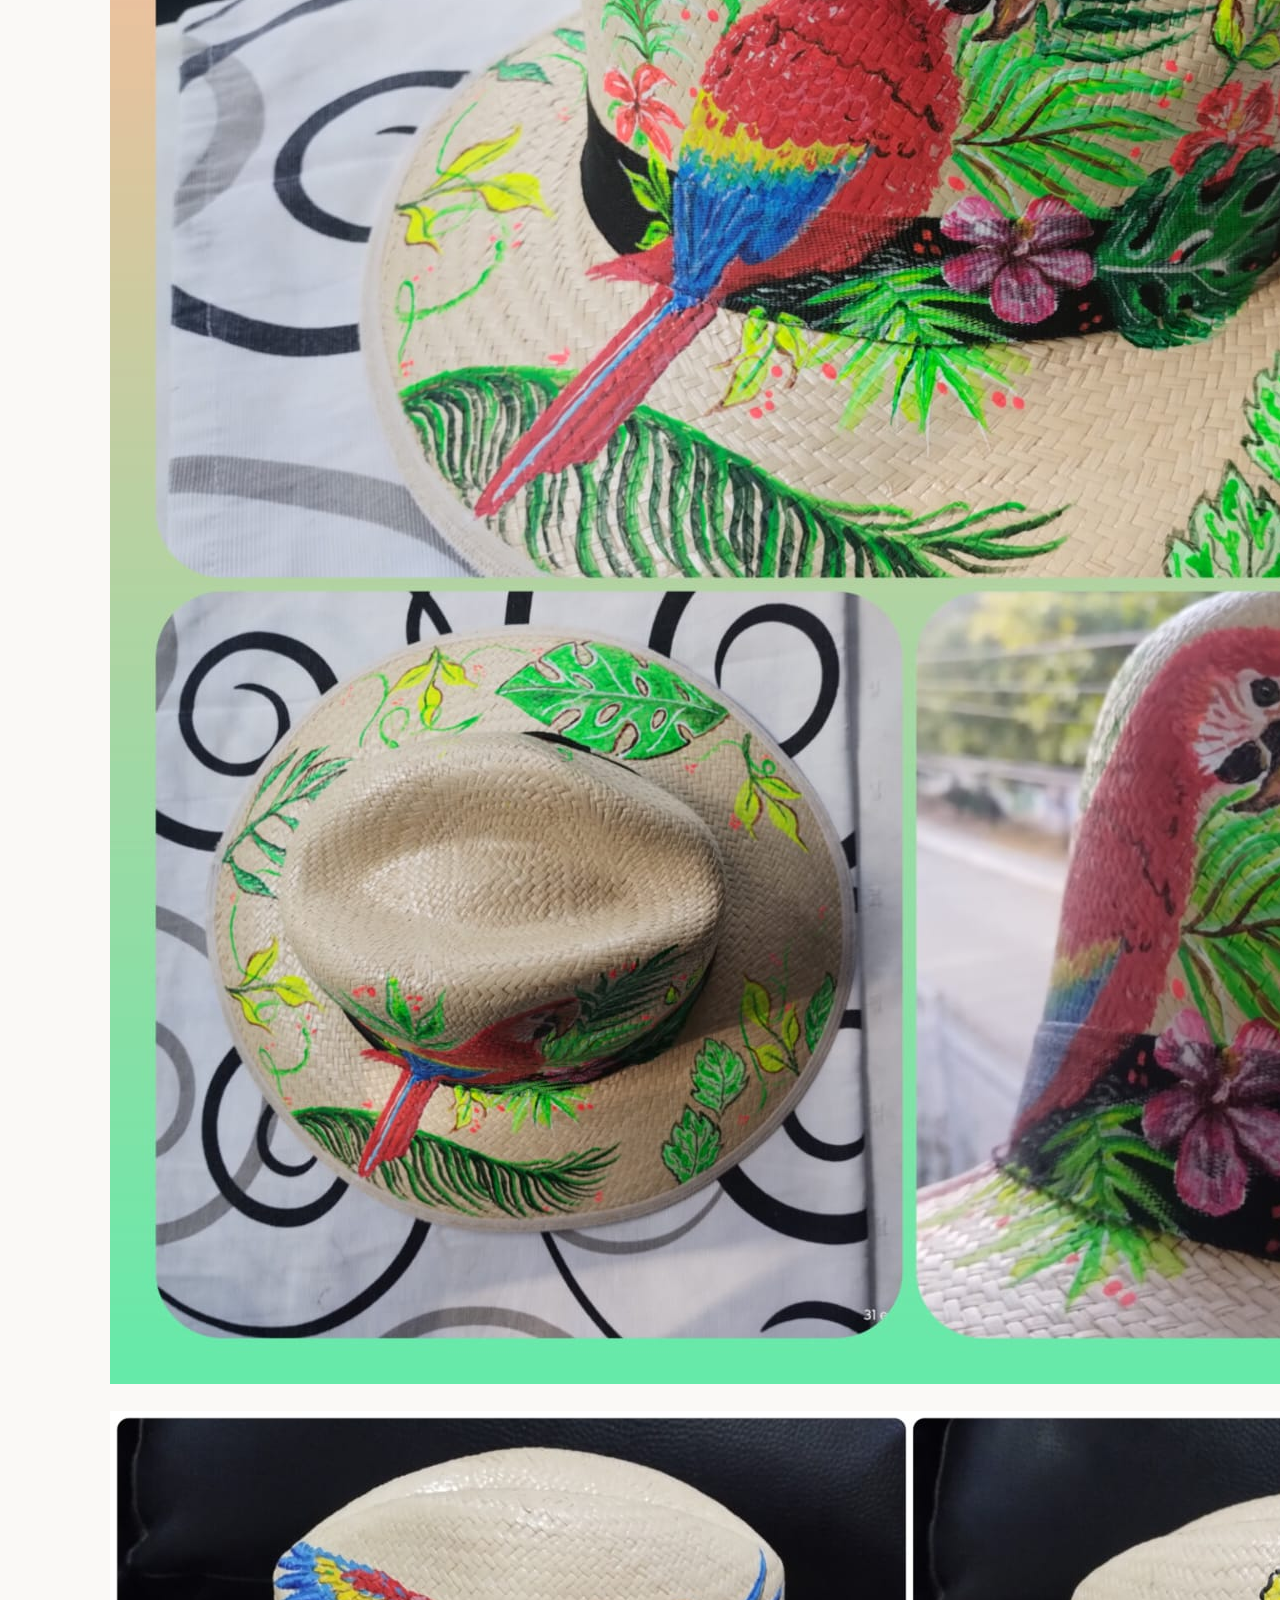
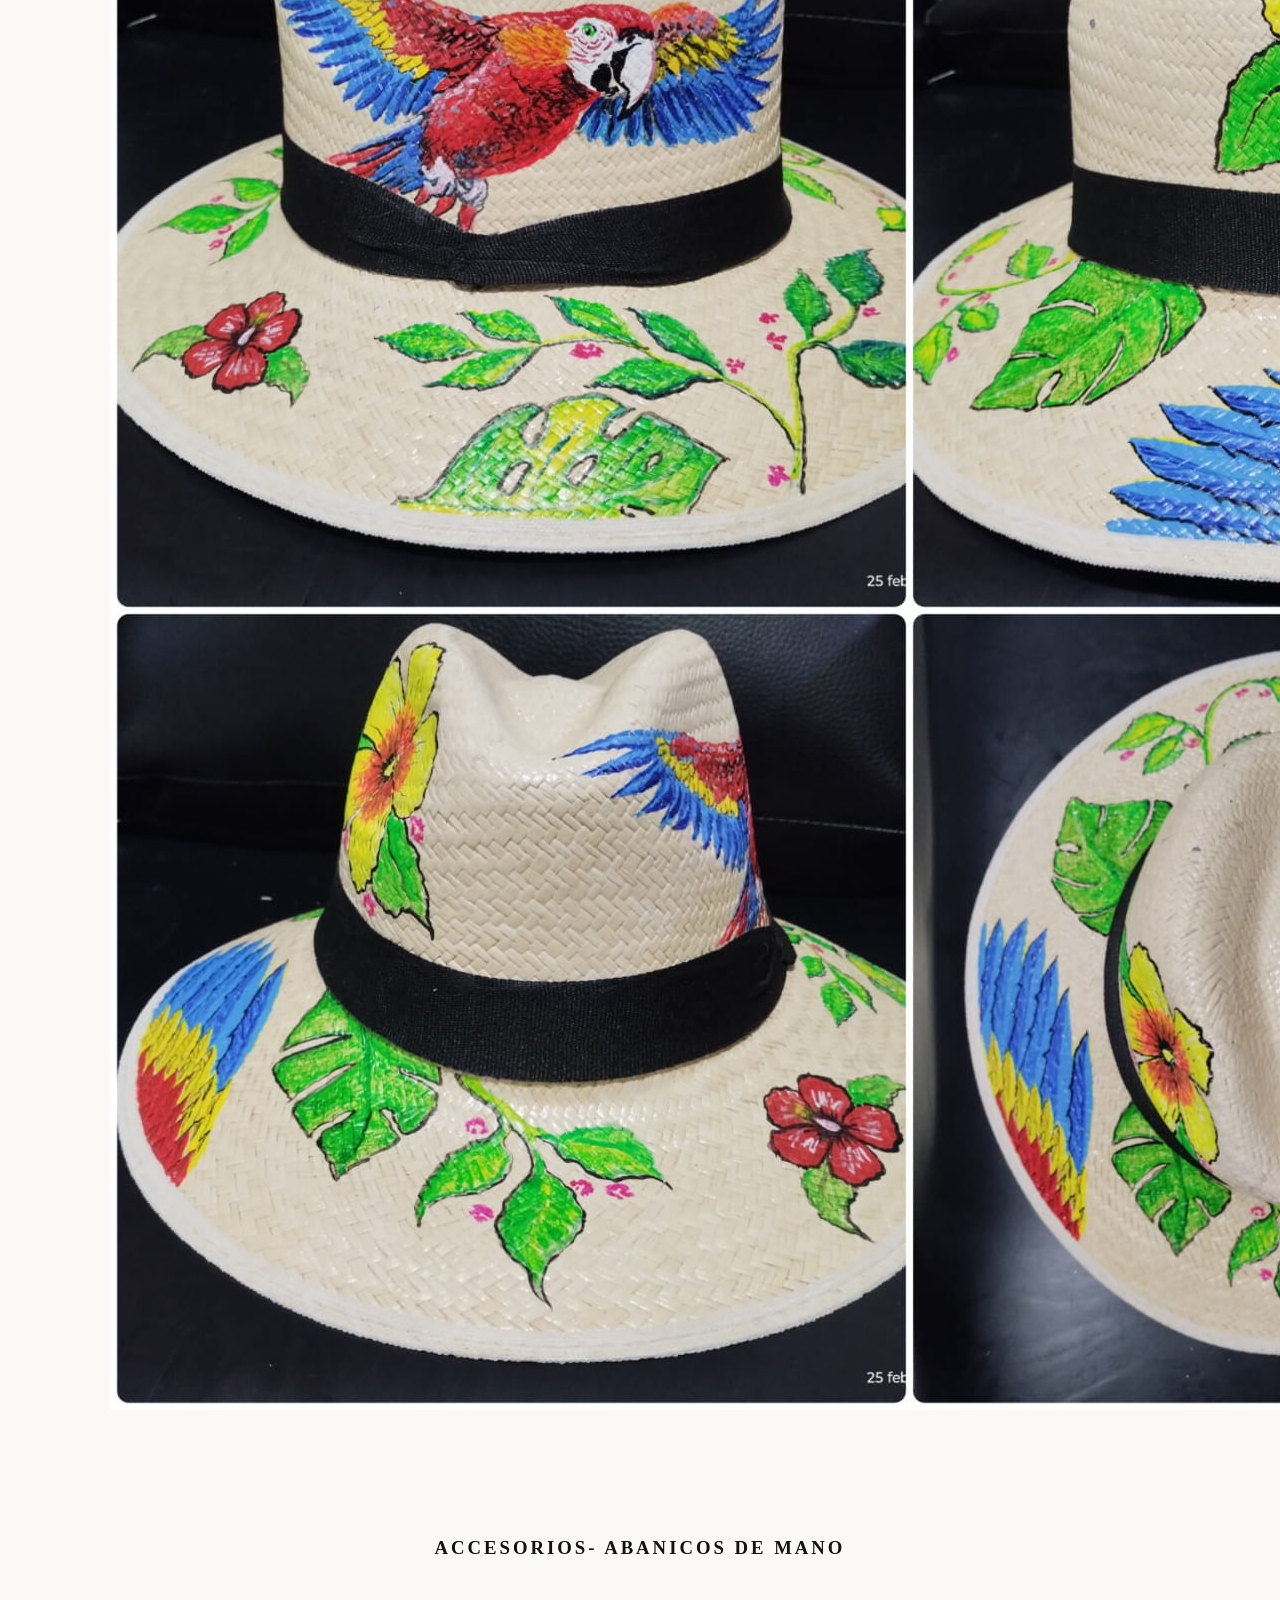
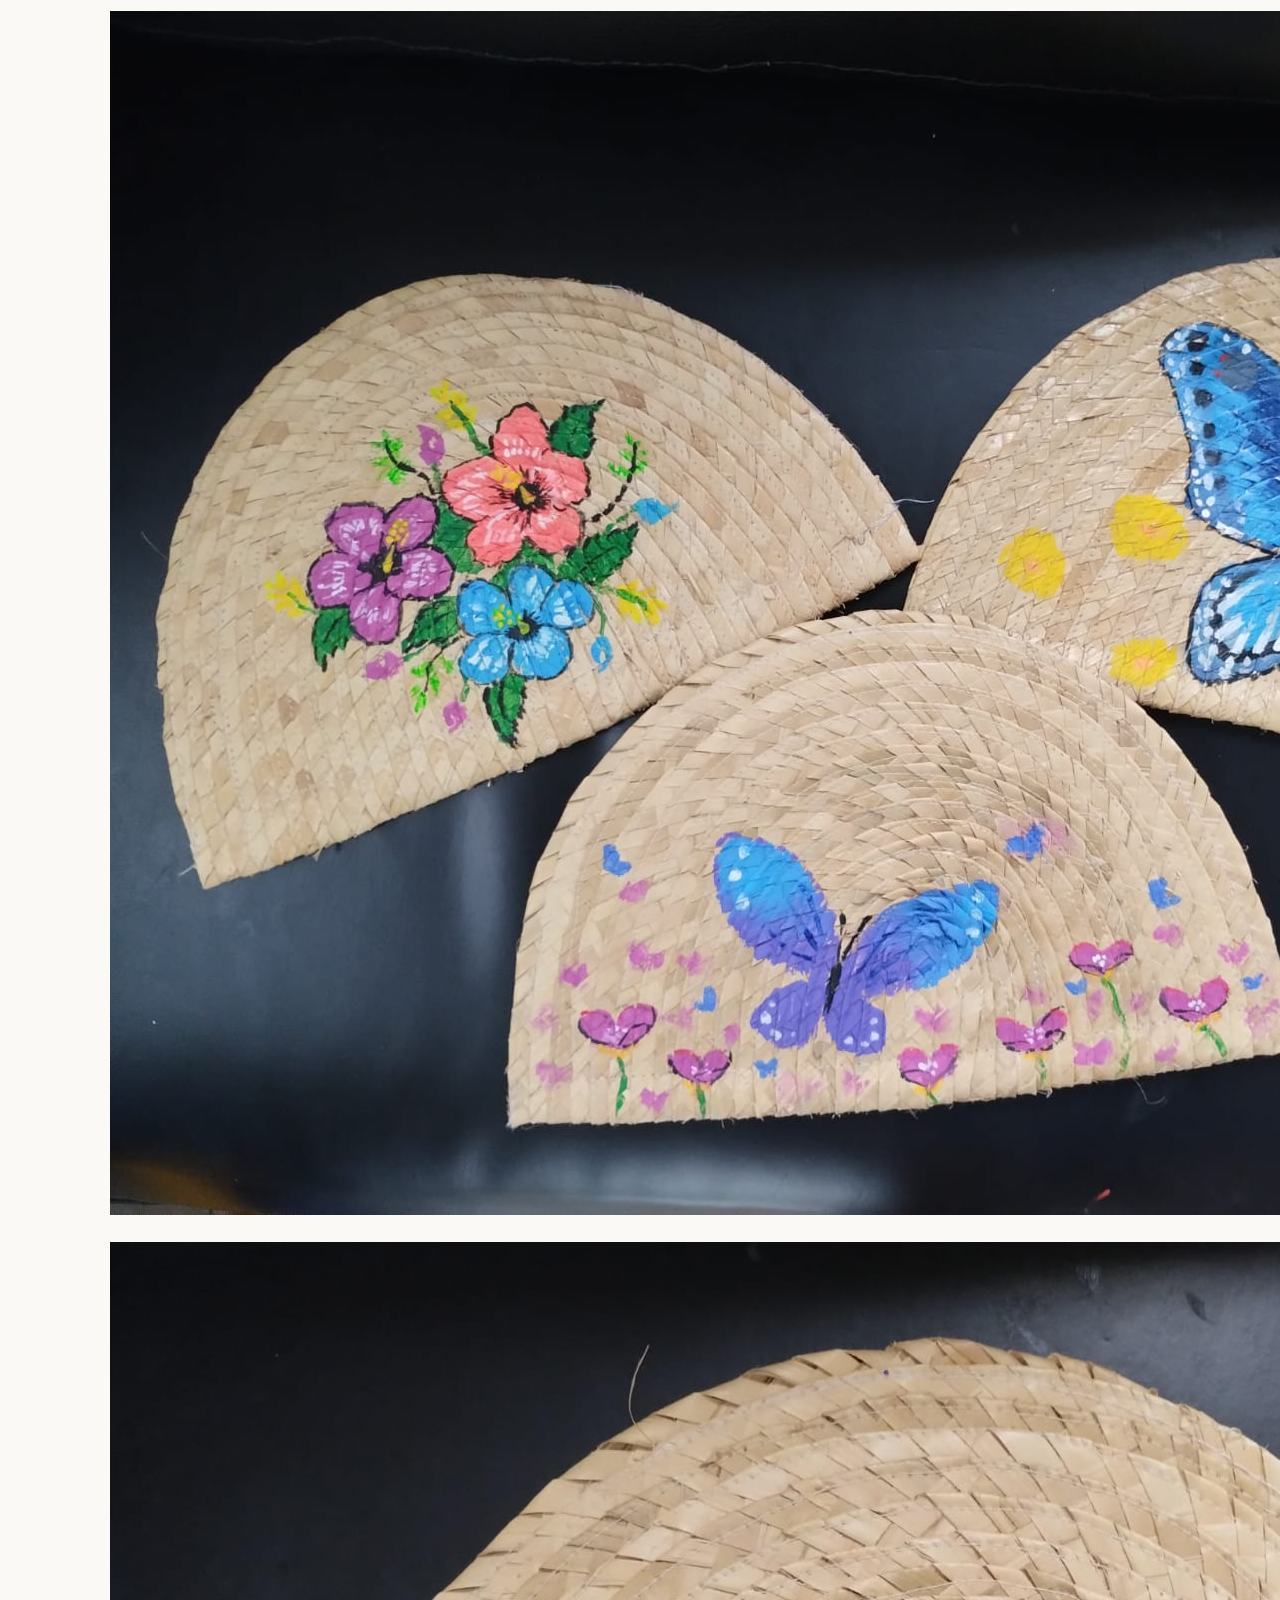
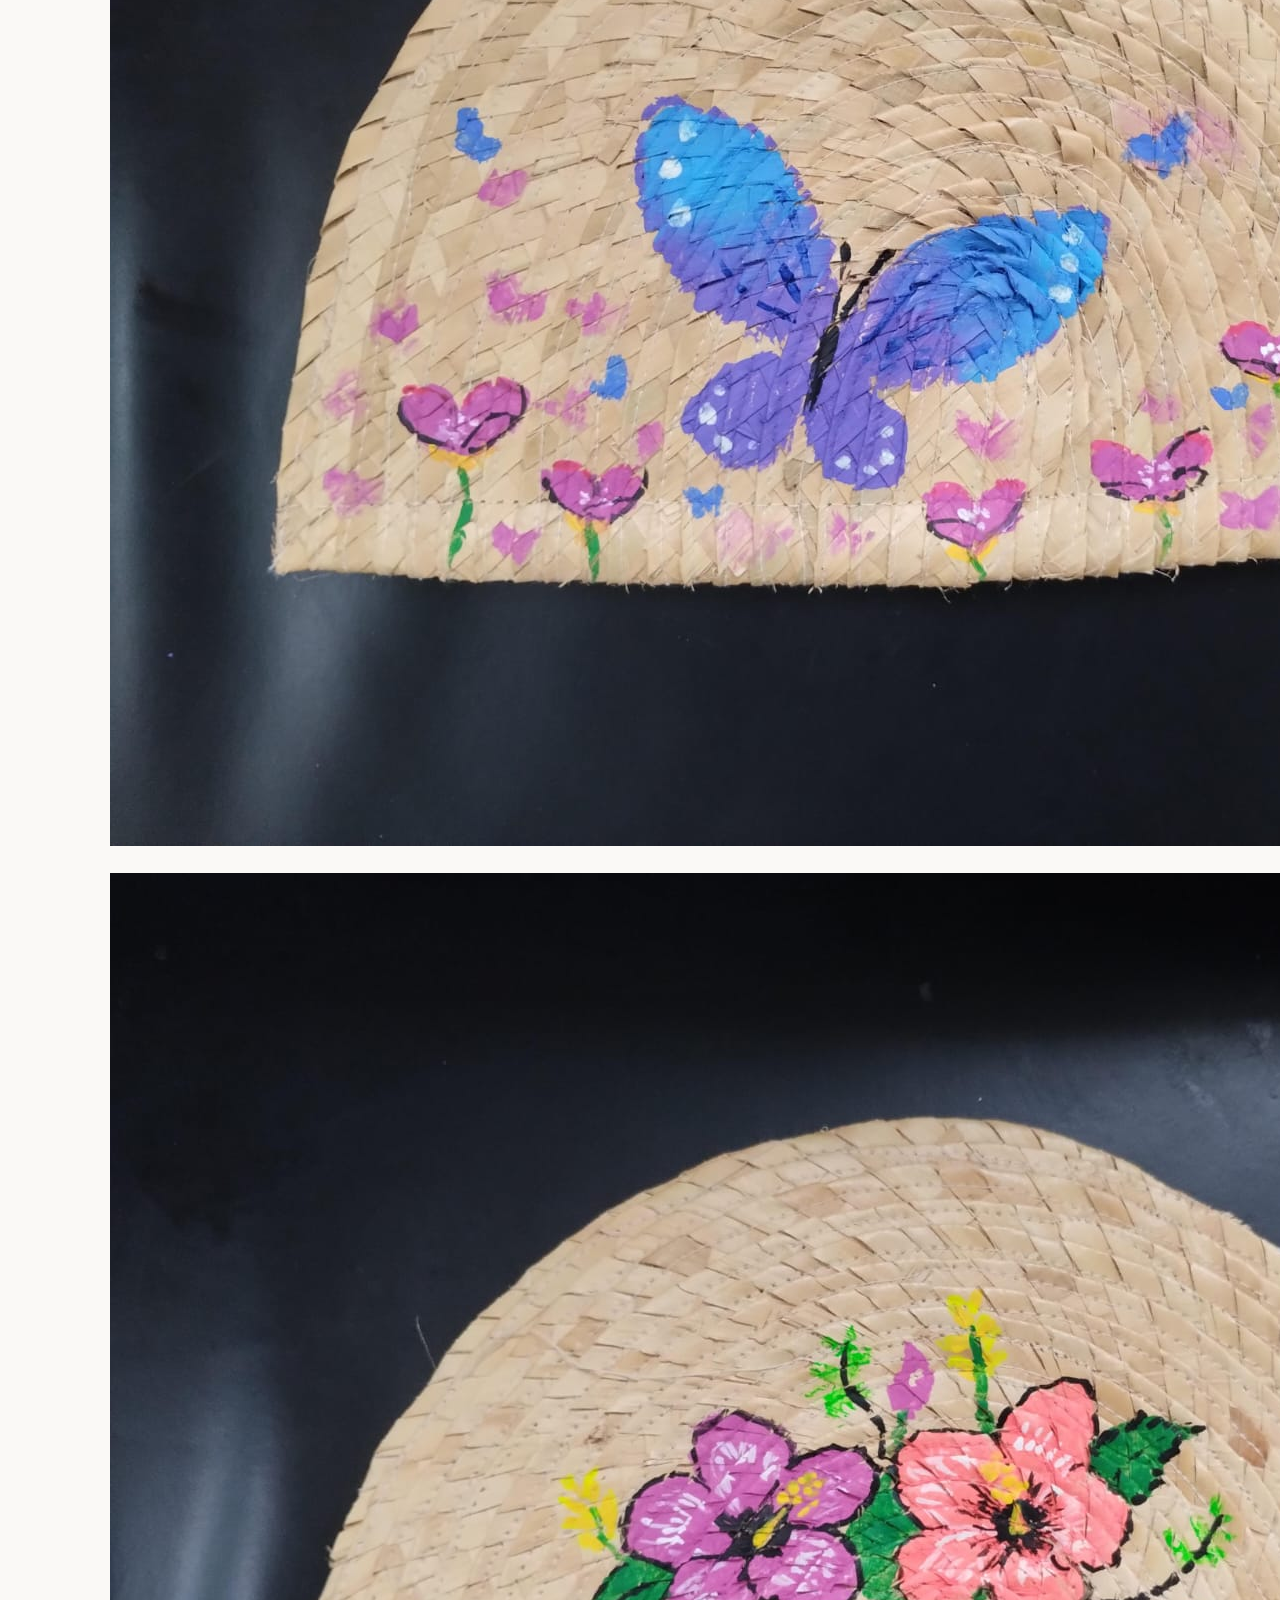
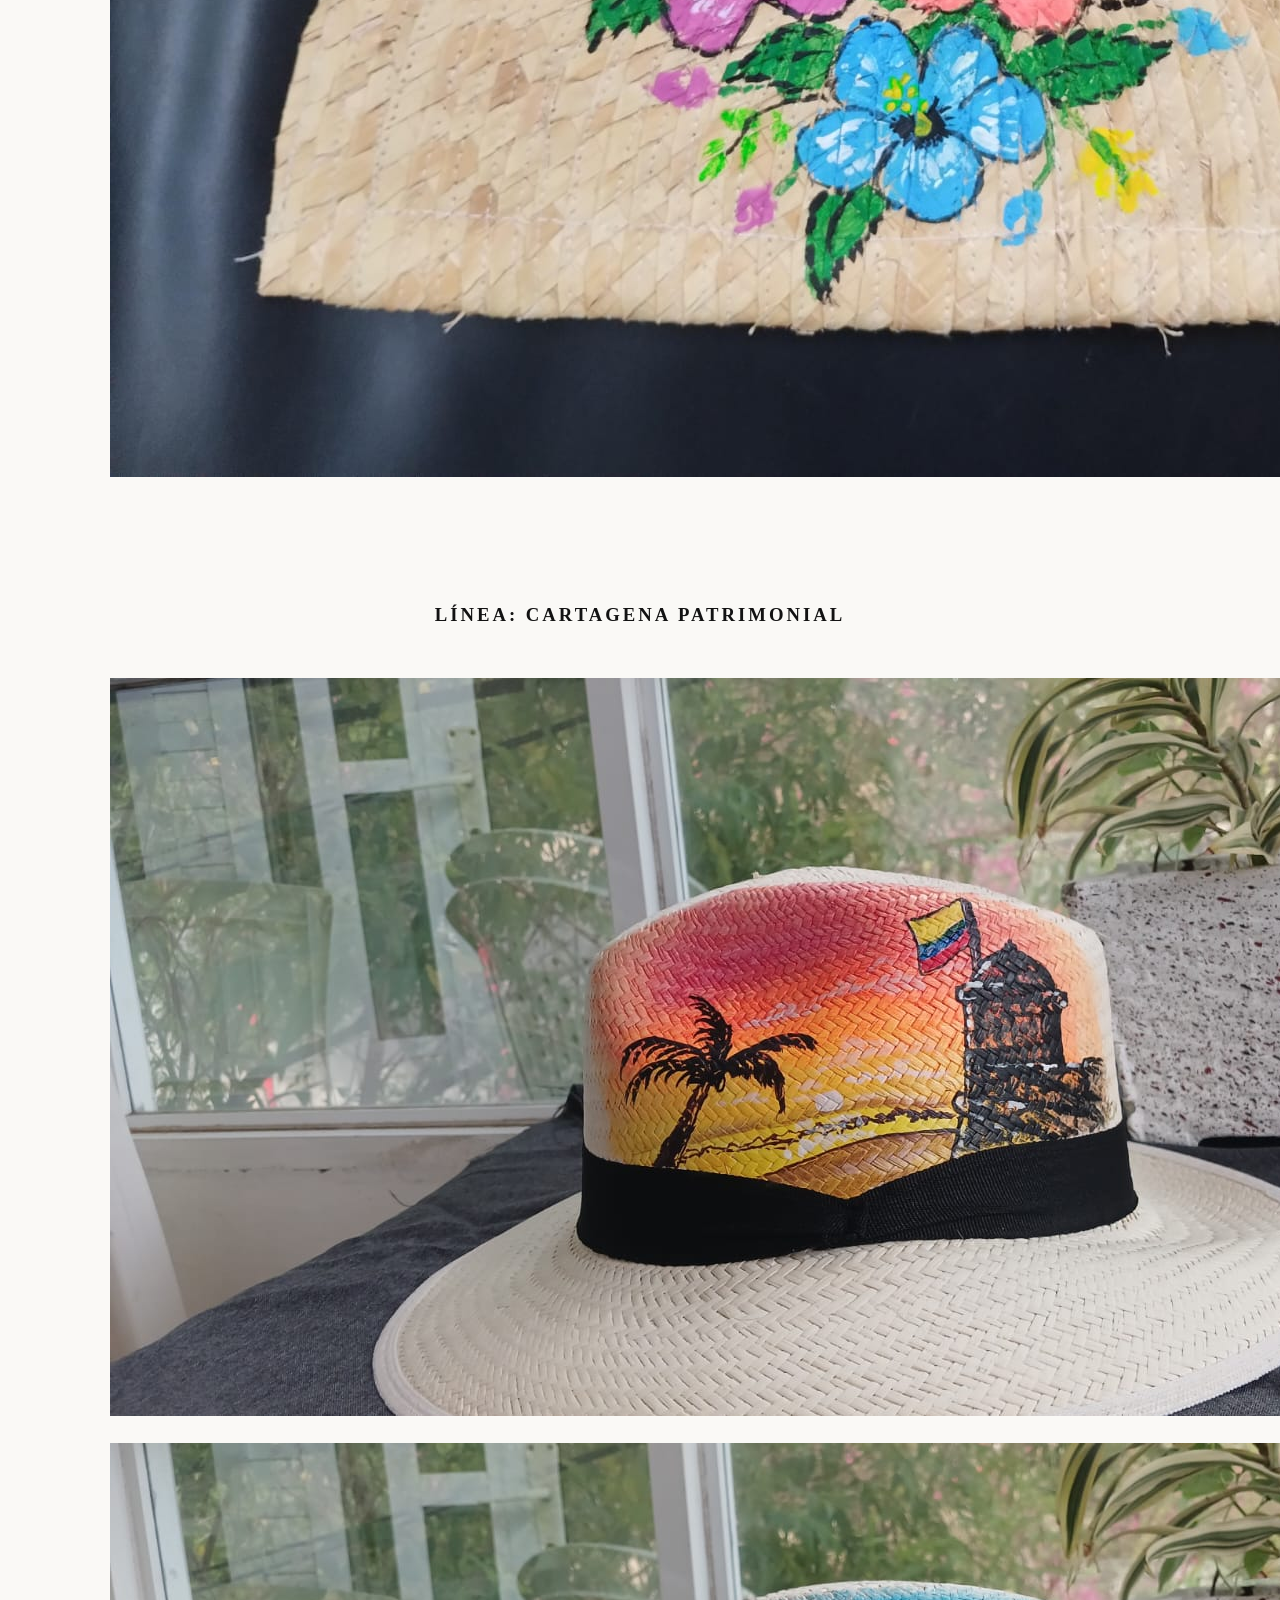
==== commit a787a850: "Update index.html" ====
--- a/index.html
+++ b/index.html
@@ -1,108 +1,244 @@
-<!DOCTYPE html>
+s<!DOCTYPE html>
 <html lang="es">
 <head>
-  <meta charset="UTF-8">
-  <meta name="viewport" content="width=device-width, initial-scale=1">
-  <title>KEMON - Arte en Sombreros y Accesorios Pintados a Mano</title>
-  <meta name="description" content="Descubre KEMON: Sombreros y abanicos exclusivos de paja natural, pintados a mano con biodiversidad y cultura caribeña por Kelly Montes.">
-  <link rel="stylesheet" href="style.css">
+  <meta charset="UTF-8">
+  <meta name="viewport" content="width=device-width, initial-scale=1">
+  <title>KEMON Sombreros y Accesorios</title>
+  <link rel="stylesheet" href="style.css">
 </head>
-  
+  
 <body>
-  <header id="inicio">
-    <div class="logo-container">
-        <img src="img/logo-kemon.png" alt="Logo KEMON" class="logo-principal">
-    </div>
-  </header>
-
-  <section id="sobre-mi">
-    <h2>Bienvenidos</h2>
-    <div class="contenedor-sobre-mi">
-      <img src="img/kelly.jpg" alt="Kelly Montes Buelvas pintando sombreros">
-      <div class="texto-sobre-mi">
-        <p>Soy <strong>Kelly Montes Buelvas</strong>, artista apasionada por la conservación ambiental. A través de mis obras plasmo cultura, biodiversidad y color sobre sombreros y accesorios en paja natural. Cada pieza es única pintada a mano y cuenta una historia diferente que refleja el amor por nuestras tradiciones caribeñas.</p>
-      </div>
-    </div>
-  </section>
-
-  <section class="nuevos-productos">
-    <h1>Colecciones KEMON</h1>
-    <p>Piezas únicas cargadas de historia</p>
-  </section>
-
-  <section class="abanicos-seccion">
-    <h2>Obra de arte con historia</h2>
-    <div class="abanicos-contenedor">
-      
-      <div class="abanico">
-        <img src="img/entregado1.jpg" alt="Souvenirs for Events">
-        <p class="descripcion">Souvenirs para tus eventos — <strong>Encargar otro similar</strong></p>
-        <a class="boton-wsp" href="https://wa.me/573106430560?text=Hola%20quiero%20comprar%20un%20producto%20similar" target="_blank">Pedir por WhatsApp</a>
-      </div>
-
-      <div class="abanico">
-        <img src="img/mujer1.jpg" alt="Souvenirs for women">
-        <p class="descripcion">Souvenirs para Mujer — <strong>Encargar otro similar</strong></p>
-        <a class="boton-wsp" href="https://wa.me/573106430560?text=Hola%20quiero%20comprar%20un%20producto%20similar" target="_blank">Pedir por WhatsApp</a>
-      </div>
-
-      <div class="abanico">
-        <img src="img/macondo1.jpg" alt="Sombrero Macondo Inmortal">
-        <p class="descripcion">Sombrero "Macondo Inmortal" — pieza única — <strong>Disponible</strong></p>
-        <a class="boton-wsp" href="https://wa.me/573106430560?text=Hola%20quiero%20comprar%20el%20Sombrero%20Macondo" target="_blank">Pedir por WhatsApp</a>
-      </div>
-      
-       <div class="abanico">
-        <img src="img/macondo2.jpg" alt="Sombrero Mariposa de Macondo">
-        <p class="descripcion">Sombrero Mariposa de Macondo -pieza única — <strong>Disponible</strong></p>
-        <a class="boton-wsp" href="https://wa.me/573106430560?text=Hola%20quiero%20comprar%20el%20Sombrero%20Mariposa" target="_blank">Pedir por WhatsApp</a>
-      </div>
-
-    </div>
-  </section>
-  
-  <section id="exclusivos">
-    <h2>Exclusivos KEMON</h2>
-    <p>Piezas únicas y de edición limitada, creadas a mano. Cada obra lleva certificado de autenticidad.</p>
-    
-    <div class="contenedor-exclusivos">
-        <div class="item-exclusivo">
-            <img src="img/macondo.jpg" alt="Macondo Inmortal">
-            <h3>Macondo Inmortal</h3>
-            <p>Sombrero inspirado en Gabriel García Márquez. <br><strong>Edición única.</strong></p>
-            <a href="https://wa.me/573106430560" target="_blank" class="boton-dorado">Pedir ahora</a>
-        </div>
-    </div>
-  </section>
-
-  <section id="bio-carrete" class="carrete-section">
-    <h2 class="titulo-seccion">Línea BIOdiversa y Carnavalera</h2>
-    <div class="carrete-horizontal">
-      <img src="img/bio1.jpg" alt="BIOdiversa">
-      <img src="img/bio2.jpg" alt="BIOdiversa">
-      <img src="img/carnavalera1.jpg" alt="Carnavalera">
-      <img src="img/carnavalera2.jpg" alt="Carnavalera">
-      </div>
-  </section>
-
-  <section id="contacto">
-    <h2>Contacto</h2>
-    <p>Hablemos de color, tradición y naturaleza.</p>
-    <form action="https://formsubmit.co/kemonartenatural@gmail.com" method="POST" class="formulario-contacto">
-      <input type="text" name="name" placeholder="Tu nombre" required>
-      <input type="email" name="email" placeholder="Tu correo" required>
-      <textarea name="message" rows="4" placeholder="Tu mensaje" required></textarea>
-      <button type="submit">Enviar Mensaje</button>
-    </form>
-    <div class="redes-contacto">
-      <a href="https://wa.me/573106430560" target="_blank">📱 WhatsApp</a>
-      <a href="https://www.facebook.com/share/163Nr1wWtt/" target="_blank">📘 Facebook</a>
-    </div>
-  </section>
-
-  <footer>
-    <p>&copy; 2025 KEMON Sombreros y Accesorios. Arte hecho a mano con tradición y color.</p>
-  </footer>
+  <!-- INICIO -->
+  <header id="inicio">
+    <img src="img/banner-sombreros.jpg" alt="Sombreros KEMON">
+  </header>
+
+  <!-- BIENVENIDOS -->
+  <section id="sobre-mi">
+    <h2>Bienvenidos</h2>
+    <div class="contenedor-sobre-mi">
+      <img src="img/kelly.jpg" alt="Kelly Montes Buelvas pintando sombreros">
+      <div class="texto-sobre-mi">
+        <p>Soy Kelly Montes Buelvas, artista apasionada por la conservación ambiental. A través de mis obras plasmo cultura, biodiversidad y color sobre sombreros y accesorios en paja natural. Cada pieza es única pintada a mano y cuenta una historia diferente que refleja el amor por nuestras tradiciones caribeñas. Un accesorio que no encontrarás en ninguna tienda común.</p>
+      </div>
+    </div>
+  </section>
+
+  <section class="nuevos-productos">
+    <h1>Nuevos productos KEMON</h1>
+    <p>¡Estan increibles!</p>
+ 
+
+  <section class="abanicos-seccion">
+    <h2>Obra de arte con historia</h2>
+    <div class="abanicos-contenedor">
+
+     
+      <div class="abanico">
+        <img src="img/entregado1.jpg" alt="Souvenirs for Events">
+        <p class="descripcion">Souvenirs para tus eventos — <strong>Encargar otro similar</strong></p>
+        <a class="boton-wsp" href="https://wa.me/573106430560?text=Hola%20quiero%20comprar%20el%20Abanico%20con%20colibrí" target="_blank">Pedir por WhatsApp</a>
+      </div>
+
+      <div class="abanico">
+        <img src="img/mujer1.jpg" alt="Souvenirs for women">
+        <p class="descripcion">Souvenirs para Mujer — <strong>Encargar otro similar</strong></p>
+        <a class="boton-wsp" href="https://wa.me/573106430560?text=Hola%20quiero%20comprar%20el%20Abanico%20con%20colibrí" target="_blank">Pedir por WhatsApp</a>
+      </div>
+
+      <!-- Agrega más abanicos según necesites -->
+      <div class="abanico">
+        <img src="img/patrimonial3.jpg" alt="Cartagena patrimonial">
+        <p class="descripcion">Calles de Cartagena — pieza única — <strong>Encargar otro similar</strong></p>
+        <a class="boton-wsp" href="https://wa.me/573106430560?text=Hola%20quiero%20comprar%20el%20Abanico%20con%20colibrí" target="_blank">Encargar otro similar</a>
+      </div>
+
+      <div class="abanico">
+        <img src="img/patrimonial2.jpg" alt="Cartagena patrimonial">
+        <p class="descripcion">El Reducto Cartagena — pieza única — <strong>Encargar otro similar</strong></p>
+        <a class="boton-wsp" href="https://wa.me/573106430560?text=Hola%20quiero%20comprar%20el%20Abanico%20con%20colibrí" target="_blank">Encargar otro similar</a>
+      </div>
+
+      <div class="abanico">
+        <img src="img/patrimonial1.jpg" alt="Cartagena patrimonial">
+        <p class="descripcion">Cartagena anaranjada — pieza única — <strong>Encargar otro similar</strong></p>
+        <a class="boton-wsp" href="https://wa.me/573106430560?text=Hola%20quiero%20comprar%20el%20Abanico%20con%20colibrí" target="_blank">Encargar otro similar</a>
+      </div>
+      
+      <div class="abanico">
+        <img src="img/macondo1.jpg" alt="Sombrero Macondo Inmortal">
+        <p class="descripcion">Sombrero "Macondo Inmortal" — pieza única — <strong>Disponible</strong></p>
+        <a class="boton-wsp" href="https://wa.me/573001234567?text=Hola%20quiero%20comprar%20el%20Abanico%20con%20colibrí" target="_blank">Pedir por WhatsApp</a>
+      </div>
+      
+       <div class="abanico">
+        <img src="img/macondo2.jpg" alt="Sombrero Mariposa de Macondo">
+        <p class="descripcion">Sombrero Mariposa de Macondo -pieza única — <strong>Disponible</strong></p>
+        <a class="boton-wsp" href="https://wa.me/573106430560?text=Hola%20quiero%20comprar%20el%20Abanico%20con%20guacamayo" target="_blank">Pedir por WhatsApp</a>
+      </div>
+
+    </div>
+  </section>
+  
+<section class="exclusivos-kemon" style="background-color: #000; color: #fff; padding: 3rem; text-align: center;">
+  <h2 style="font-size: 3rem; color: #FFD700;">Exclusivos KEMON</h2>
+  <p style="margin-bottom: 2rem;">Piezas únicas y de edición limitada, creadas a mano por KEMON. Cada obra lleva certificado de autenticidad.</p>
+  
+  <div style="display: flex; overflow-x: auto; gap: 1.5rem; padding-bottom: 2rem;">
+    <div style="background: #111; border-radius: 1rem; padding: 1rem; min-width: 280px;">
+      <img src="img/macondo.jpg" alt="Macondo Inmortal" style="border-radius: 0.5rem; width: 100%;">
+      <h3 style="color: #FFD700; margin: 1rem 0 0.5rem;">Macondo Inmortal</h3>
+      <p>Sombrero pintado a mano inspirado en Gabriel García Márquez. <br><strong>Edición única.</strong></p>
+      <a href="https://wa.me/57300xxxxxxx" target="_blank" style="display: inline-block; background: #FFD700; color: #000; padding: 0.5rem 1rem; border-radius: 0.5rem; text-decoration: none; margin-top: 0.5rem;">Pedir ahora</a>
+    </div>
+  </div>
+</section>
+
+  <section id="bio-carrete" class="carrete-section">
+  <h2 class="titulo-seccion">Línea BIOdiversa - souvenir for events- Producción entregada</h2>
+  <div class="carrete-horizontal">
+    <!-- Reemplaza los nombres de archivo con los correctos -->
+    <img src="img/bio1.jpg" alt="BIOdiversa 1">
+    <img src="img/bio2.jpg" alt="BIOdiversa 2">
+    <img src="img/bio3.jpg" alt="BIOdiversa 3">
+    <img src="img/bio4.jpg" alt="BIOdiversa 4">
+    <img src="img/bio5.jpg" alt="BIOdiversa 5">
+    <img src="img/bio6.jpg" alt="BIOdiversa 6">
+    <img src="img/bio7.jpg" alt="BIOdiversa 7">
+    <img src="img/bio8.jpg" alt="BIOdiversa 8">
+    <img src="img/bio9.jpg" alt="BIOdiversa 9">
+    <img src="img/bio10.jpg" alt="BIOdiversa 10">
+    <img src="img/bio11.jpg" alt="BIOdiversa 11">
+    <img src="img/bio12.jpg" alt="BIOdiversa 12">
+    <img src="img/bio13.jpg" alt="BIOdiversa 13">
+    <img src="img/bio14.jpg" alt="BIOdiversa 14">
+    <img src="img/bio15.jpg" alt="BIOdiversa 15">
+    <img src="img/bio16.jpg" alt="BIOdiversa 16">
+    <img src="img/bio17.jpg" alt="BIOdiversa 17">
+    <img src="img/bio18.jpg" alt="BIOdiversa 18">
+    <img src="img/bio19.jpg" alt="BIOdiversa 19">
+    <img src="img/bio20.jpg" alt="BIOdiversa 20">
+    <img src="img/bio21.jpg" alt="BIOdiversa 21">
+    <img src="img/bio22.jpg" alt="BIOdiversa 22">
+    <img src="img/bio23.jpg" alt="BIOdiversa 23">
+    <img src="img/bio24.jpg" alt="BIOdiversa 24">
+    <!-- Repite hasta las 50 imágenes -->
+  </div>
+</section>
+
+
+  <!-- LÍNEAS DE PRODUCTOS -->
+  <section id="lineas-productos">
+    <h2>Nuestras Líneas de Sombreros y accesorios</h2>
+    <p class="frase-productos">Cinco formas de contar historias con color, cada una es una obra de arte con personalidad.</p>
+    <div class="galeria">
+      <div class="linea">
+        <h3>Línea: BIOdiversa Personalizada </h3>
+        <img src="img/biodiversa1.jpg" alt="Línea BIOdiversa">
+        <img src="img/biodiversa2.jpg" alt="Línea BIOdiversa">        
+      </div>
+      <div class="linea">
+        <h3>Accesorios- Abanicos de Mano </h3>
+        <img src="img/producto1.jpg" alt="Línea Macondo"> 
+        <img src="img/producto2.jpg" alt="Abanico Mariposa EnaMorada">
+        <img src="img/producto3.jpg" alt="Abanico flores tropicales">  
+      </div>
+      <div class="linea">
+        <h3>Línea: Cartagena Patrimonial </h3>
+        <img src="img/patrimonial1.jpg" alt="sombrero Cartagena Patrimonial">
+        <img src="img/patrimonial2.jpg" alt="sombrero Cartagena Patrimonial">
+        <img src="img/patrimonial3.jpg" alt="sombrero Cartagena Patrimonial">
+        <img src="img/patrimonial4.jpg" alt="sombrero Cartagena Patrimonial"> 
+      </div>
+      <div class="linea">
+        <h3>Línea: Mi U </h3>
+        <img src="img/miu1.jpg" alt="Línea Mi U">
+        <img src="img/miu2.jpg" alt="Línea Mi U">
+        <img src="img/miu3.jpg" alt="Línea Mi U">    
+      </div>
+      <div class="linea">
+        <h3>Línea: Macondo (En produccion) </h3>
+        <img src="img/producto5.jpg" alt="Línea Abanicos Macondo en Flor"> 
+        <img src="img/producto4.jpg" alt="Línea Abanicos Macondo en Flor"> 
+      </div>
+      <div class="linea">
+        <h3>Línea: Picotera </h3>
+        <img src="img/picotera1.jpg" alt="Línea Pickup">
+        <img src="img/picotera2.jpg" alt="Línea Pickup">        
+      </div>
+     
+    <section id="bio-carrete" class="carrete-section">
+    <h2 class="titulo-seccion">Sombreros Carnaval 2025</h2>
+    <div class="carrete-horizontal">
+      <!-- Reemplaza los nombres de archivo con los correctos -->
+      <img src="img/carnavalera1.jpg" alt="Línea Carnavalera">
+      <img src="img/carnavalera2.jpg" alt="Línea Carnavalera">
+      <img src="img/carnavalera3.jpg" alt="Línea Carnavalera">
+      <img src="img/carnavalera4.jpg" alt="Línea Carnavalera">
+      <img src="img/carnavalera5.jpg" alt="Línea Carnavalera">
+      <img src="img/carnavalera6.jpg" alt="Línea Carnavalera">
+      <img src="img/carnavalera7.jpg" alt="Línea Carnavalera">
+      <img src="img/carnavalera8.jpg" alt="Línea Carnavalera">
+      <img src="img/carnavalera9.jpg" alt="Línea Carnavalera">
+      <img src="img/carnavalera10.jpg" alt="Línea Carnavalera">
+      <img src="img/carnavalera11.jpg" alt="Línea Carnavalera">
+      <img src="img/carnavalera12.jpg" alt="Línea Carnavalera">       
+    </div>
+  </section>
+
+  <!-- SERVICIOS -->
+  <section id="servicios">
+    <h2>Servicios</h2>
+    <p class="frase-servicios">Lleva tu idea al sombrero, crea tu propio diseño personalizado.</p>
+    <div class="lista-servicios">
+      <div class="servicio">
+        <h3>Pintura Personalizada</h3>
+        <p>Transforma sombreros y abanicos en piezas únicas con tu propio diseño o idea especial.</p>
+      </div>
+      <div class="servicio">
+        <h3>Talleres de Pintura</h3>
+        <p>Aprende a pintar sobre paja natural en talleres creativos para niños, jóvenes y adultos.</p>
+      </div>
+      <div class="servicio">
+        <h3>Diseños para Eventos</h3>
+        <p>Creamos colecciones temáticas para eventos culturales, carnavales y celebraciones especiales.</p>
+      </div>
+    </div>
+
+  </section>
+<section id="videos" style="text-align: center; padding: 50px 20px; background-color: #f9f9f9;">
+  <h2 style="color: #C9A227; margin-bottom: 20px;">🎥 Nuestros Videos</h2>
+  <p style="margin-bottom: 30px; color: #333;">Descubre más sobre nuestros sombreros, pintura y tradición en video.</p>
+
+  <a href="https://www.facebook.com/share/163Nr1wWtt/" target="_blank" style="background-color: #C9A227; color: #121212; padding: 12px 24px; border-radius: 8px; text-decoration: none; font-size: 16px; margin: 10px; display: inline-block;">
+    📽️ Ver video en Facebook
+  </a>
+
+  <!-- Si tienes más videos, solo copia este bloque <a> y cambia el enlace -->
+</section>
+
+  <!-- CONTACTO -->
+  <section id="contacto">
+    <h2>Contacto</h2>
+    <p class="frase-contacto">Hablemos de color, tradición y naturaleza.</p>
+    <form action="https://formsubmit.co/kemonartenatural@gmail.com" method="POST" class="formulario-contacto">
+      <input type="text" name="name" placeholder="Tu nombre" required>
+      <input type="email" name="email" placeholder="Tu correo" required>
+      <textarea name="message" rows="4" placeholder="Tu mensaje" required></textarea>
+      <button type="submit">Enviar Mensaje</button>
+    </form>
+    <div class="redes-contacto">
+      <a href="https://wa.me/573106430560" target="_blank">📱 WhatsApp</a>
+      <a href="https://www.facebook.com/share/163Nr1wWtt/" target="_blank">📘 Facebook</a>
+    </div>
+  </section>
+
+  <!-- PIE DE PÁGINA -->
+  <footer>
+    <p>Hecho con amor y pinceles caribeños por KEMON, 2025.</p>
+    <footer style="background-color: #121212; color: #C9A227; text-align: center; padding: 20px 0; margin-top: 40px;">
+  <p>&copy; 2025 KEMON Sombreros y Accesorios. Arte hecho a mano con tradición y color.</p>
+  </footer>
 
 </body>
 </html>
--- a/style.css
+++ b/style.css
@@ -1,368 +1,230 @@
-/* GENERALES */
+/* =========================================
+   ESTILOS KEMON - GALERÍA BOUTIQUE
+   ========================================= */
+
+/* --- GENERALES --- */
 body {
-  font-family: 'Segoe UI', sans-serif;
-  margin: 0;
-  background-color: #121212;
-  color: #FFFFFF;
-}
-
-h2 {
-  font-size: 2.5em;
-  color: #C9A227;
-  text-align: center;
-  margin: 40px 0 20px;
+    font-family: 'Helvetica Neue', Helvetica, Arial, sans-serif; /* Fuente más elegante */
+    margin: 0;
+    background-color: #FAF9F6; /* Fondo blanco crema muy suave */
+    color: #333333; /* Texto gris muy oscuro, más suave que el negro puro */
+    line-height: 1.7;
+}
+
+h2, h3 {
+    font-family: 'Georgia', serif; /* Fuente serif para títulos elegantes */
+    color: #121212;
+    text-transform: uppercase;
+    letter-spacing: 3px;
+    text-align: center;
+    margin: 40px 0 20px;
 }
 
 p {
-  font-size: 1.1em;
-  line-height: 1.6;
-  color: #E0E0E0;
-  text-align: center;
-}
-
-/* HEADER */
-header img {
-  width: 100%;
-  display: block;
-}
-
-/* SECCIONES */
+    font-size: 1.1em;
+    color: #555555;
+    text-align: center;
+    margin-bottom: 20px;
+    max-width: 800px;
+    margin-left: auto;
+    margin-right: auto;
+}
+
+/* --- HEADER Y LOGO --- */
+header {
+    background-color: #FFFFFF;
+    text-align: center;
+    padding: 20px;
+    border-bottom: 1px solid #E0E0E0;
+}
+
+.logo-principal {
+    max-width: 200px; /* Logo más sutil */
+    height: auto;
+}
+
+/* --- SECCIONES --- */
 section {
-  padding: 50px 20px;
-}
-
-/* BIENVENIDA */
+    padding: 60px 20px;
+    max-width: 1100px;
+    margin: 0 auto;
+}
+
+/* --- SOBRE MÍ --- */
 .contenedor-sobre-mi {
-  display: flex;
-  flex-wrap: wrap;
-  justify-content: center;
-  gap: 20px;
-  align-items: center;
+    display: flex;
+    flex-wrap: wrap;
+    justify-content: center;
+    gap: 40px;
+    align-items: center;
 }
 
 .contenedor-sobre-mi img {
-  max-width: 300px;
-  border: 4px solid #C9A227;
-  border-radius: 15px;
+    max-width: 280px;
+    border-radius: 50%; /* Foto redonda más artística */
+    border: 2px solid #C9A227; /* Borde dorado fino */
 }
 
 .texto-sobre-mi {
-  max-width: 500px;
-}
-body {
-  margin: 0;
-  font-family: sans-serif;
+    max-width: 500px;
+    text-align: left;
+}
+
+/* --- PRODUCTOS / GALERÍA DE EVIDENCIA --- */
+.abanicos-seccion {
+    background-color: #FFFFFF;
+    border-radius: 20px;
+    box-shadow: 0 4px 15px rgba(0,0,0,0.05); /* Sombra muy suave */
+    margin: 20px;
+    padding: 40px;
 }
 
 .abanicos-contenedor {
-  display: flex;
-  overflow-x: auto;
-  gap: 20px;
-  padding: 20px 0;
+    display: grid; /* Usamos grid para que se vean bien las fotos */
+    grid-template-columns: repeat(auto-fit, minmax(250px, 1fr));
+    gap: 30px;
+    padding: 20px 0;
 }
 
 .abanico {
-  flex: 0 0 auto;
-  width: 250px;
-  text-align: center;
+    background-color: #FFFFFF;
+    border: 1px solid #F0F0F0;
+    border-radius: 10px;
+    overflow: hidden;
+    text-align: center;
+    padding-bottom: 15px;
+    transition: box-shadow 0.3s;
+}
+
+.abanico:hover {
+    box-shadow: 0 10px 20px rgba(0,0,0,0.08);
 }
 
 .abanico img {
-  width: 100%;
-  border-radius: 10px;
-}
-
+    width: 100%;
+    height: 300px; /* Imágenes más grandes para que se vean bien */
+    object-fit: cover;
+    display: block;
+}
+
+.abanico .descripcion {
+    font-size: 0.95rem;
+    padding: 15px;
+    color: #555;
+    height: 50px;
+    overflow: hidden;
+}
 
 .boton-wsp {
-  display: inline-block;
-  margin-top: 10px;
-  background: #C9A227;
-  color: #121212;
-  padding: 8px 16px;
-  border-radius: 8px;
-  text-decoration: none;
-}
-
-.galeria {
-  display: flex;
-  gap: 10px;
-  overflow-x: auto;
-  padding: 20px;
-}
-
-.galeria-item img {
-  width: 150px;
-  border-radius: 8px;
-  cursor: pointer;
-}
-
-/* Botón video */
-.boton-video {
-  background-color: #C9A227;
-  color: #121212;
-  padding: 12px 24px;
-  border-radius: 8px;
-  text-decoration: none;
-  display: inline-block;
-  margin: 20px 0;
-}
-
-
-header {
-  background-color: #fff;
-  text-align: center;
-  padding: 30px 20px;
-  border-bottom: 2px solid #ddd;
-}
-
-header h1 {
-  font-size: 2.5rem;
-  margin: 0;
-  color: #000;
-}
-
-header p {
-  font-size: 1.2rem;
-  color: #555;
-  margin-top: 10px;
-}
-
-.abanicos-seccion {
-  background-color: #fff;
-  padding: 30px 20px;
-}
-
-.abanicos-seccion h2 {
-  text-align: center;
-  font-size: 2rem;
-  margin-bottom: 20px;
-  color: #000;
-}
-
-.abanicos-contenedor {
-  display: flex;
-  overflow-x: auto;
-  gap: 20px;
-  padding: 10px;
-  scroll-snap-type: x mandatory;
-}
-
-.abanicos-contenedor::-webkit-scrollbar {
-  display: none;
-}
-
-.abanico {
-  flex: 0 0 auto;
-  width: 250px;
-  background-color: #fff;
-  border: 1px solid #ddd;
-  border-radius: 12px;
-  overflow: hidden;
-  scroll-snap-align: start;
-  box-shadow: 0 2px 6px rgba(0,0,0,0.1);
-  text-align: center;
-  padding-bottom: 10px;
-}
-
-.abanico img {
-  width: 100%;
-  height: auto;
-  display: block;
-}
-
-.descripcion {
-  font-size: 1rem;
-  padding: 10px;
-  color: #333;
-}
-
-.boton-wsp {
-  display: inline-block;
-  margin: 5px auto;
-  padding: 10px 15px;
-  background-color: #25D366;
-  color: #fff;
-  border-radius: 6px;
-  text-decoration: none;
-  font-weight: bold;
+    display: inline-block;
+    margin: 10px auto;
+    padding: 10px 20px;
+    background-color: #FFFFFF; /* Botón blanco con borde dorado */
+    color: #C9A227;
+    border: 1px solid #C9A227;
+    border-radius: 5px;
+    text-decoration: none;
+    font-weight: bold;
+    text-transform: uppercase;
+    font-size: 0.8rem;
+    letter-spacing: 1px;
+    transition: all 0.3s;
 }
 
 .boton-wsp:hover {
-  background-color: #1ebe5d;
-}
-
+    background-color: #C9A227;
+    color: #FFFFFF;
+}
+
+/* --- CARRETE HORIZONTAL --- */
 .carrete-section {
-  background-color: #000; /* Fondo negro elegante */
-  padding: 2rem;
-  color: white;
-  text-align: center;
-}
-
-.titulo-seccion {
-  font-size: 2rem;
-  color: gold;
-  margin-bottom: 1rem;
+    background-color: #FAF9F6;
+    padding: 4rem 2rem;
 }
 
 .carrete-horizontal {
-  display: flex;
-  overflow-x: auto;
-  gap: 1rem;
-  padding: 1rem 0;
-  scroll-behavior: smooth;
+    display: flex;
+    overflow-x: auto;
+    gap: 15px;
+    padding: 10px 0;
 }
 
 .carrete-horizontal img {
-  height: 200px;
-  border-radius: 10px;
-  border: 2px solid gold;
-  flex-shrink: 0;
-  transition: transform 0.3s;
-}
-
-.carrete-horizontal img:hover {
-  transform: scale(1.05);
-}
-
-
-/* PRODUCTOS */
-.frase-productos {
-  color: #C9A227;
-  margin-bottom: 30px;
-}
-
-.galeria {
-  display: flex;
-  flex-wrap: wrap;
-  justify-content: center;
-  gap: 20px;
-}
-
-.linea {
-  text-align: center;
-  max-width: 220px;
-}
-
-.linea img {
-  width: 100%;
-  border-radius: 12px;
-  border: 3px solid #C9A227;
-}
-
-.linea h3 {
-  margin-top: 10px;
-  color: #C9A227;
-}
-
-/* SERVICIOS */
-.frase-servicios {
-  color: #C9A227;
-  margin-bottom: 30px;
-}
-
-.lista-servicios {
-  display: flex;
-  flex-wrap: wrap;
-  justify-content: center;
-  gap: 20px;
-}
-
-.servicio {
-  background-color: #1E1E1E;
-  border: 2px solid #C9A227;
-  padding: 20px;
-  border-radius: 15px;
-  width: 280px;
-  text-align: center;
-}
-
-.servicio h3 {
-  color: #C9A227;
-  margin-bottom: 10px;
-}
-
-/* CONTACTO */
-.frase-contacto {
-  color: #C9A227;
-  margin-bottom: 30px;
-}
-
+    height: 250px; /* Fotos más grandes */
+    border-radius: 8px;
+    border: 1px solid #E0E0E0;
+    flex-shrink: 0;
+}
+
+/* --- CONTACTO Y FORMULARIO --- */
 .formulario-contacto {
-  display: flex;
-  flex-direction: column;
-  align-items: center;
-  gap: 15px;
-  max-width: 400px;
-  margin: 0 auto 30px;
+    display: flex;
+    flex-direction: column;
+    align-items: center;
+    gap: 15px;
+    max-width: 500px;
+    margin: 0 auto;
 }
 
 .formulario-contacto input,
 .formulario-contacto textarea {
-  width: 100%;
-  padding: 12px;
-  border: 2px solid #C9A227;
-  border-radius: 8px;
-  background-color: #1E1E1E;
-  color: #FFFFFF;
-}
-
-.formulario-contacto button {
-  background-color: #C9A227;
-  color: #121212;
-  border: none;
-  padding: 12px 20px;
-  border-radius: 8px;
-  cursor: pointer;
-}
-
-.formulario-contacto button:hover {
-  background-color: #E6B84B;
-}
+    width: 100%;
+    padding: 15px;
+    border: 1px solid #E0E0E0;
+    border-radius: 5px;
+    background-color: #FFFFFF;
+    color: #333333;
+}
+
+.formulario-contacto input:focus,
+.formulario-contacto textarea:focus {
+    border-color: #C9A227;
+    outline: none;
+}
+
 button[type="submit"] {
-  background-color: #C9A227;
-  color: #121212;
-  border: none;
-  padding: 12px 24px;
-  border-radius: 8px;
-  font-size: 16px;
-  cursor: pointer;
-  transition: background-color 0.3s ease;
-}
-
-button[type="submit"] {
-  background-color: #C9A227;
-  color: #121212;
-  border: none;
-  padding: 12px 24px;
-  border-radius: 8px;
-  font-size: 16px;
-  cursor: pointer;
-  transition: background-color 0.3s ease;
+    background-color: #121212; /* Botón negro */
+    color: #FFFFFF;
+    border: none;
+    padding: 15px 30px;
+    border-radius: 5px;
+    font-size: 1rem;
+    font-weight: bold;
+    text-transform: uppercase;
+    letter-spacing: 1px;
+    cursor: pointer;
+    transition: background-color 0.3s;
+    width: 100%;
 }
 
 button[type="submit"]:hover {
-  background-color: #a8831d;
-  color: #ffffff;
-}
-
+    background-color: #C9A227;
+}
+
+.redes-contacto {
+    text-align: center;
+    margin-top: 30px;
 }
 
 .redes-contacto a {
-  color: #C9A227;
-  font-size: 1.2em;
-  margin: 0 10px;
-  text-decoration: none;
-}
-
-.redes-contacto a:hover {
-  color: #E6B84B;
-}
-
-/* FOOTER */
+    color: #C9A227;
+    font-size: 1.1em;
+    margin: 0 15px;
+    text-decoration: none;
+    font-weight: bold;
+}
+
+/* --- FOOTER --- */
 footer {
-  background-color: #1E1E1E;
-  text-align: center;
-  padding: 20px;
-  margin-top: 40px;
-  color: #C9A227;
-}
+    background-color: #FFFFFF;
+    text-align: center;
+    padding: 30px;
+    margin-top: 60px;
+    border-top: 1px solid #E0E0E0;
+}
+
+footer p {
+    color: #888888;
+    font-size: 0.9em;
+    margin: 0;
+}
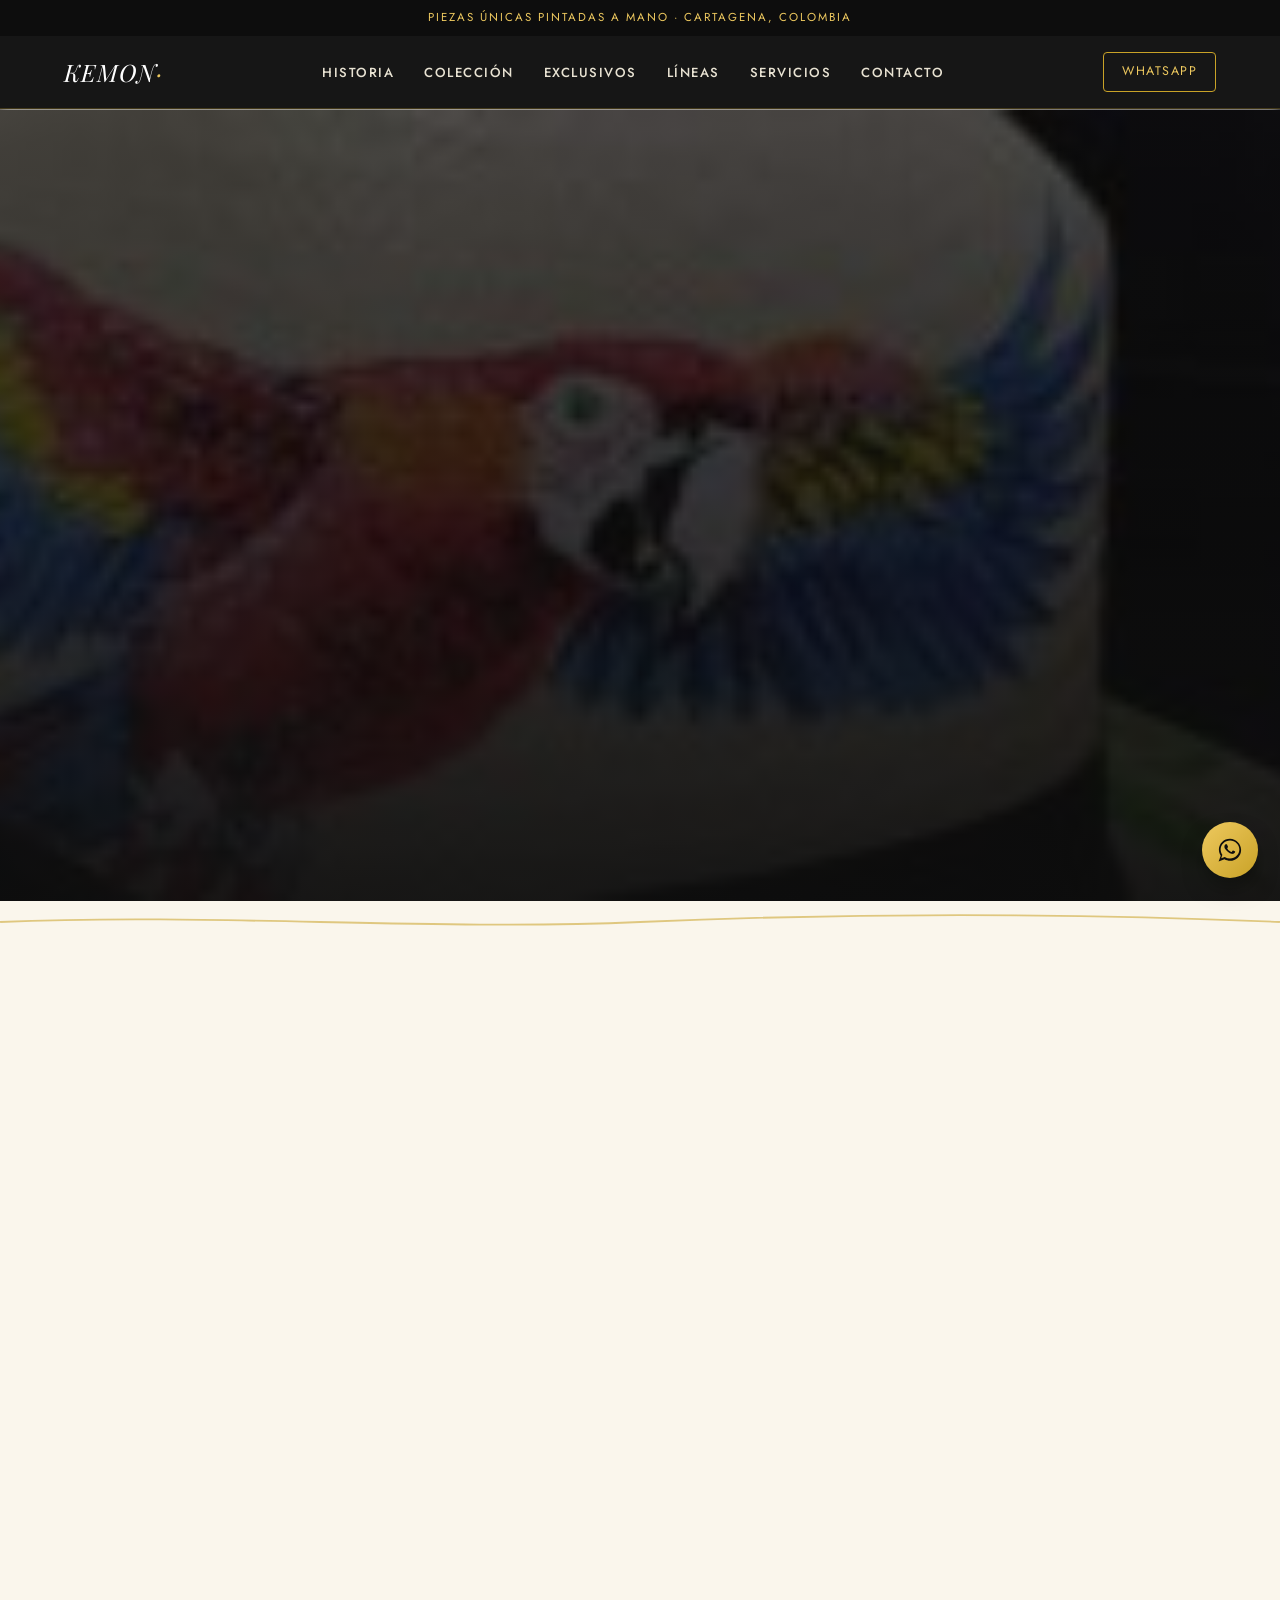
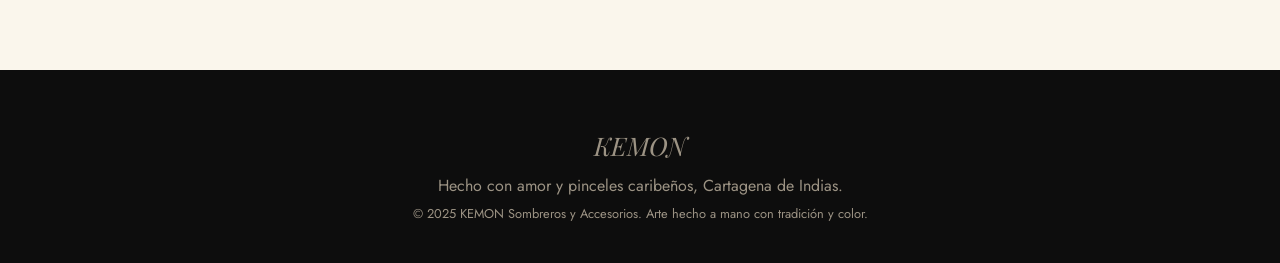
==== commit e373d8ec: "Update index.html" ====
--- a/index.html
+++ b/index.html
@@ -1,244 +1,334 @@
-s<!DOCTYPE html>
+<!DOCTYPE html>
 <html lang="es">
 <head>
-  <meta charset="UTF-8">
-  <meta name="viewport" content="width=device-width, initial-scale=1">
-  <title>KEMON Sombreros y Accesorios</title>
-  <link rel="stylesheet" href="style.css">
+<meta charset="UTF-8">
+<meta name="viewport" content="width=device-width, initial-scale=1">
+<title>KEMON · Sombreros y Accesorios Artesanales | Cartagena</title>
+<meta name="description" content="Sombreros y abanicos en paja natural, pintados a mano por Kelly Montes Buelvas. Arte caribeño, cultura y biodiversidad en piezas únicas hechas en Cartagena.">
+<link rel="preconnect" href="https://fonts.googleapis.com">
+<link rel="preconnect" href="https://fonts.gstatic.com" crossorigin>
+<link href="https://fonts.googleapis.com/css2?family=Playfair+Display:ital,wght@0,500;0,600;0,700;1,500;1,600&family=Jost:wght@300;400;500;600&display=swap" rel="stylesheet">
+<link rel="stylesheet" href="style.css">
 </head>
-  
 <body>
-  <!-- INICIO -->
-  <header id="inicio">
-    <img src="img/banner-sombreros.jpg" alt="Sombreros KEMON">
-  </header>
-
-  <!-- BIENVENIDOS -->
-  <section id="sobre-mi">
-    <h2>Bienvenidos</h2>
-    <div class="contenedor-sobre-mi">
-      <img src="img/kelly.jpg" alt="Kelly Montes Buelvas pintando sombreros">
-      <div class="texto-sobre-mi">
-        <p>Soy Kelly Montes Buelvas, artista apasionada por la conservación ambiental. A través de mis obras plasmo cultura, biodiversidad y color sobre sombreros y accesorios en paja natural. Cada pieza es única pintada a mano y cuenta una historia diferente que refleja el amor por nuestras tradiciones caribeñas. Un accesorio que no encontrarás en ninguna tienda común.</p>
-      </div>
-    </div>
-  </section>
-
-  <section class="nuevos-productos">
-    <h1>Nuevos productos KEMON</h1>
-    <p>¡Estan increibles!</p>
- 
-
-  <section class="abanicos-seccion">
-    <h2>Obra de arte con historia</h2>
-    <div class="abanicos-contenedor">
-
-     
-      <div class="abanico">
-        <img src="img/entregado1.jpg" alt="Souvenirs for Events">
-        <p class="descripcion">Souvenirs para tus eventos — <strong>Encargar otro similar</strong></p>
-        <a class="boton-wsp" href="https://wa.me/573106430560?text=Hola%20quiero%20comprar%20el%20Abanico%20con%20colibrí" target="_blank">Pedir por WhatsApp</a>
-      </div>
-
-      <div class="abanico">
-        <img src="img/mujer1.jpg" alt="Souvenirs for women">
-        <p class="descripcion">Souvenirs para Mujer — <strong>Encargar otro similar</strong></p>
-        <a class="boton-wsp" href="https://wa.me/573106430560?text=Hola%20quiero%20comprar%20el%20Abanico%20con%20colibrí" target="_blank">Pedir por WhatsApp</a>
-      </div>
-
-      <!-- Agrega más abanicos según necesites -->
-      <div class="abanico">
-        <img src="img/patrimonial3.jpg" alt="Cartagena patrimonial">
-        <p class="descripcion">Calles de Cartagena — pieza única — <strong>Encargar otro similar</strong></p>
-        <a class="boton-wsp" href="https://wa.me/573106430560?text=Hola%20quiero%20comprar%20el%20Abanico%20con%20colibrí" target="_blank">Encargar otro similar</a>
-      </div>
-
-      <div class="abanico">
-        <img src="img/patrimonial2.jpg" alt="Cartagena patrimonial">
-        <p class="descripcion">El Reducto Cartagena — pieza única — <strong>Encargar otro similar</strong></p>
-        <a class="boton-wsp" href="https://wa.me/573106430560?text=Hola%20quiero%20comprar%20el%20Abanico%20con%20colibrí" target="_blank">Encargar otro similar</a>
-      </div>
-
-      <div class="abanico">
-        <img src="img/patrimonial1.jpg" alt="Cartagena patrimonial">
-        <p class="descripcion">Cartagena anaranjada — pieza única — <strong>Encargar otro similar</strong></p>
-        <a class="boton-wsp" href="https://wa.me/573106430560?text=Hola%20quiero%20comprar%20el%20Abanico%20con%20colibrí" target="_blank">Encargar otro similar</a>
-      </div>
-      
-      <div class="abanico">
-        <img src="img/macondo1.jpg" alt="Sombrero Macondo Inmortal">
-        <p class="descripcion">Sombrero "Macondo Inmortal" — pieza única — <strong>Disponible</strong></p>
-        <a class="boton-wsp" href="https://wa.me/573001234567?text=Hola%20quiero%20comprar%20el%20Abanico%20con%20colibrí" target="_blank">Pedir por WhatsApp</a>
-      </div>
-      
-       <div class="abanico">
-        <img src="img/macondo2.jpg" alt="Sombrero Mariposa de Macondo">
-        <p class="descripcion">Sombrero Mariposa de Macondo -pieza única — <strong>Disponible</strong></p>
-        <a class="boton-wsp" href="https://wa.me/573106430560?text=Hola%20quiero%20comprar%20el%20Abanico%20con%20guacamayo" target="_blank">Pedir por WhatsApp</a>
-      </div>
-
-    </div>
-  </section>
-  
-<section class="exclusivos-kemon" style="background-color: #000; color: #fff; padding: 3rem; text-align: center;">
-  <h2 style="font-size: 3rem; color: #FFD700;">Exclusivos KEMON</h2>
-  <p style="margin-bottom: 2rem;">Piezas únicas y de edición limitada, creadas a mano por KEMON. Cada obra lleva certificado de autenticidad.</p>
-  
-  <div style="display: flex; overflow-x: auto; gap: 1.5rem; padding-bottom: 2rem;">
-    <div style="background: #111; border-radius: 1rem; padding: 1rem; min-width: 280px;">
-      <img src="img/macondo.jpg" alt="Macondo Inmortal" style="border-radius: 0.5rem; width: 100%;">
-      <h3 style="color: #FFD700; margin: 1rem 0 0.5rem;">Macondo Inmortal</h3>
-      <p>Sombrero pintado a mano inspirado en Gabriel García Márquez. <br><strong>Edición única.</strong></p>
-      <a href="https://wa.me/57300xxxxxxx" target="_blank" style="display: inline-block; background: #FFD700; color: #000; padding: 0.5rem 1rem; border-radius: 0.5rem; text-decoration: none; margin-top: 0.5rem;">Pedir ahora</a>
-    </div>
-  </div>
-</section>
-
-  <section id="bio-carrete" class="carrete-section">
-  <h2 class="titulo-seccion">Línea BIOdiversa - souvenir for events- Producción entregada</h2>
-  <div class="carrete-horizontal">
-    <!-- Reemplaza los nombres de archivo con los correctos -->
-    <img src="img/bio1.jpg" alt="BIOdiversa 1">
-    <img src="img/bio2.jpg" alt="BIOdiversa 2">
-    <img src="img/bio3.jpg" alt="BIOdiversa 3">
-    <img src="img/bio4.jpg" alt="BIOdiversa 4">
-    <img src="img/bio5.jpg" alt="BIOdiversa 5">
-    <img src="img/bio6.jpg" alt="BIOdiversa 6">
-    <img src="img/bio7.jpg" alt="BIOdiversa 7">
-    <img src="img/bio8.jpg" alt="BIOdiversa 8">
-    <img src="img/bio9.jpg" alt="BIOdiversa 9">
-    <img src="img/bio10.jpg" alt="BIOdiversa 10">
-    <img src="img/bio11.jpg" alt="BIOdiversa 11">
-    <img src="img/bio12.jpg" alt="BIOdiversa 12">
-    <img src="img/bio13.jpg" alt="BIOdiversa 13">
-    <img src="img/bio14.jpg" alt="BIOdiversa 14">
-    <img src="img/bio15.jpg" alt="BIOdiversa 15">
-    <img src="img/bio16.jpg" alt="BIOdiversa 16">
-    <img src="img/bio17.jpg" alt="BIOdiversa 17">
-    <img src="img/bio18.jpg" alt="BIOdiversa 18">
-    <img src="img/bio19.jpg" alt="BIOdiversa 19">
-    <img src="img/bio20.jpg" alt="BIOdiversa 20">
-    <img src="img/bio21.jpg" alt="BIOdiversa 21">
-    <img src="img/bio22.jpg" alt="BIOdiversa 22">
-    <img src="img/bio23.jpg" alt="BIOdiversa 23">
-    <img src="img/bio24.jpg" alt="BIOdiversa 24">
-    <!-- Repite hasta las 50 imágenes -->
-  </div>
-</section>
-
-
-  <!-- LÍNEAS DE PRODUCTOS -->
-  <section id="lineas-productos">
-    <h2>Nuestras Líneas de Sombreros y accesorios</h2>
-    <p class="frase-productos">Cinco formas de contar historias con color, cada una es una obra de arte con personalidad.</p>
-    <div class="galeria">
-      <div class="linea">
-        <h3>Línea: BIOdiversa Personalizada </h3>
-        <img src="img/biodiversa1.jpg" alt="Línea BIOdiversa">
-        <img src="img/biodiversa2.jpg" alt="Línea BIOdiversa">        
-      </div>
-      <div class="linea">
-        <h3>Accesorios- Abanicos de Mano </h3>
-        <img src="img/producto1.jpg" alt="Línea Macondo"> 
-        <img src="img/producto2.jpg" alt="Abanico Mariposa EnaMorada">
-        <img src="img/producto3.jpg" alt="Abanico flores tropicales">  
-      </div>
-      <div class="linea">
-        <h3>Línea: Cartagena Patrimonial </h3>
-        <img src="img/patrimonial1.jpg" alt="sombrero Cartagena Patrimonial">
-        <img src="img/patrimonial2.jpg" alt="sombrero Cartagena Patrimonial">
-        <img src="img/patrimonial3.jpg" alt="sombrero Cartagena Patrimonial">
-        <img src="img/patrimonial4.jpg" alt="sombrero Cartagena Patrimonial"> 
-      </div>
-      <div class="linea">
-        <h3>Línea: Mi U </h3>
-        <img src="img/miu1.jpg" alt="Línea Mi U">
-        <img src="img/miu2.jpg" alt="Línea Mi U">
-        <img src="img/miu3.jpg" alt="Línea Mi U">    
-      </div>
-      <div class="linea">
-        <h3>Línea: Macondo (En produccion) </h3>
-        <img src="img/producto5.jpg" alt="Línea Abanicos Macondo en Flor"> 
-        <img src="img/producto4.jpg" alt="Línea Abanicos Macondo en Flor"> 
-      </div>
-      <div class="linea">
-        <h3>Línea: Picotera </h3>
-        <img src="img/picotera1.jpg" alt="Línea Pickup">
-        <img src="img/picotera2.jpg" alt="Línea Pickup">        
-      </div>
-     
-    <section id="bio-carrete" class="carrete-section">
-    <h2 class="titulo-seccion">Sombreros Carnaval 2025</h2>
-    <div class="carrete-horizontal">
-      <!-- Reemplaza los nombres de archivo con los correctos -->
-      <img src="img/carnavalera1.jpg" alt="Línea Carnavalera">
-      <img src="img/carnavalera2.jpg" alt="Línea Carnavalera">
-      <img src="img/carnavalera3.jpg" alt="Línea Carnavalera">
-      <img src="img/carnavalera4.jpg" alt="Línea Carnavalera">
-      <img src="img/carnavalera5.jpg" alt="Línea Carnavalera">
-      <img src="img/carnavalera6.jpg" alt="Línea Carnavalera">
-      <img src="img/carnavalera7.jpg" alt="Línea Carnavalera">
-      <img src="img/carnavalera8.jpg" alt="Línea Carnavalera">
-      <img src="img/carnavalera9.jpg" alt="Línea Carnavalera">
-      <img src="img/carnavalera10.jpg" alt="Línea Carnavalera">
-      <img src="img/carnavalera11.jpg" alt="Línea Carnavalera">
-      <img src="img/carnavalera12.jpg" alt="Línea Carnavalera">       
-    </div>
-  </section>
-
-  <!-- SERVICIOS -->
-  <section id="servicios">
-    <h2>Servicios</h2>
-    <p class="frase-servicios">Lleva tu idea al sombrero, crea tu propio diseño personalizado.</p>
-    <div class="lista-servicios">
-      <div class="servicio">
-        <h3>Pintura Personalizada</h3>
-        <p>Transforma sombreros y abanicos en piezas únicas con tu propio diseño o idea especial.</p>
-      </div>
-      <div class="servicio">
-        <h3>Talleres de Pintura</h3>
-        <p>Aprende a pintar sobre paja natural en talleres creativos para niños, jóvenes y adultos.</p>
-      </div>
-      <div class="servicio">
-        <h3>Diseños para Eventos</h3>
-        <p>Creamos colecciones temáticas para eventos culturales, carnavales y celebraciones especiales.</p>
-      </div>
-    </div>
-
-  </section>
-<section id="videos" style="text-align: center; padding: 50px 20px; background-color: #f9f9f9;">
-  <h2 style="color: #C9A227; margin-bottom: 20px;">🎥 Nuestros Videos</h2>
-  <p style="margin-bottom: 30px; color: #333;">Descubre más sobre nuestros sombreros, pintura y tradición en video.</p>
-
-  <a href="https://www.facebook.com/share/163Nr1wWtt/" target="_blank" style="background-color: #C9A227; color: #121212; padding: 12px 24px; border-radius: 8px; text-decoration: none; font-size: 16px; margin: 10px; display: inline-block;">
-    📽️ Ver video en Facebook
-  </a>
-
-  <!-- Si tienes más videos, solo copia este bloque <a> y cambia el enlace -->
-</section>
-
-  <!-- CONTACTO -->
-  <section id="contacto">
-    <h2>Contacto</h2>
-    <p class="frase-contacto">Hablemos de color, tradición y naturaleza.</p>
-    <form action="https://formsubmit.co/kemonartenatural@gmail.com" method="POST" class="formulario-contacto">
-      <input type="text" name="name" placeholder="Tu nombre" required>
-      <input type="email" name="email" placeholder="Tu correo" required>
-      <textarea name="message" rows="4" placeholder="Tu mensaje" required></textarea>
-      <button type="submit">Enviar Mensaje</button>
-    </form>
-    <div class="redes-contacto">
-      <a href="https://wa.me/573106430560" target="_blank">📱 WhatsApp</a>
-      <a href="https://www.facebook.com/share/163Nr1wWtt/" target="_blank">📘 Facebook</a>
-    </div>
-  </section>
-
-  <!-- PIE DE PÁGINA -->
-  <footer>
-    <p>Hecho con amor y pinceles caribeños por KEMON, 2025.</p>
-    <footer style="background-color: #121212; color: #C9A227; text-align: center; padding: 20px 0; margin-top: 40px;">
-  <p>&copy; 2025 KEMON Sombreros y Accesorios. Arte hecho a mano con tradición y color.</p>
-  </footer>
-
+
+<!-- ===== BARRA SUPERIOR ===== -->
+<div class="franja-top">Piezas únicas pintadas a mano · Cartagena, Colombia</div>
+
+<!-- ===== NAV ===== -->
+<header class="nav-wrap">
+  <nav class="nav">
+    <a href="#inicio" class="logo">KEMON<span>·</span></a>
+    <button class="nav-toggle" id="navToggle" aria-label="Abrir menú" aria-expanded="false">
+      <span></span><span></span><span></span>
+    </button>
+    <ul class="nav-links" id="navLinks">
+      <li><a href="#sobre-mi">Historia</a></li>
+      <li><a href="#nuevos-productos">Colección</a></li>
+      <li><a href="#exclusivos-kemon">Exclusivos</a></li>
+      <li><a href="#lineas-productos">Líneas</a></li>
+      <li><a href="#servicios">Servicios</a></li>
+      <li><a href="#contacto">Contacto</a></li>
+    </ul>
+    <a href="https://wa.me/573106430560?text=Hola%2C%20quiero%20conocer%20más%20de%20KEMON" target="_blank" class="nav-cta">WhatsApp</a>
+  </nav>
+</header>
+
+<!-- ===== HERO ===== -->
+<header id="inicio" class="hero">
+  <img src="img/banner-sombreros.jpg" alt="Sombreros KEMON pintados a mano" class="hero-img">
+  <div class="hero-overlay"></div>
+  <div class="hero-contenido reveal">
+    <p class="eyebrow eyebrow--claro">Atelier artesanal · Cartagena de Indias</p>
+    <h1>Arte caribeño<br><em>para llevar puesto</em></h1>
+    <p class="hero-texto">Sombreros y accesorios en paja natural, pintados a mano, uno por uno, con la cultura, el color y la biodiversidad del Caribe colombiano.</p>
+    <div class="hero-botones">
+      <a href="#nuevos-productos" class="btn btn--dorado">Ver colección</a>
+      <a href="https://wa.me/573106430560?text=Hola%2C%20quiero%20conocer%20más%20de%20KEMON" target="_blank" class="btn btn--linea">Escribir por WhatsApp</a>
+    </div>
+  </div>
+</header>
+
+<div class="divisor" aria-hidden="true">
+  <svg viewBox="0 0 600 24" preserveAspectRatio="none"><path d="M0 12 C 100 2, 200 22, 300 12 S 500 2, 600 12" /></svg>
+</div>
+
+<!-- ===== BIENVENIDOS ===== -->
+<section id="sobre-mi" class="seccion reveal">
+  <p class="eyebrow">Bienvenidos</p>
+  <h2>Detrás de cada pieza, una historia</h2>
+  <div class="contenedor-sobre-mi">
+    <div class="marco-foto">
+      <img src="img/kelly.jpg" alt="Kelly Montes Buelvas pintando sombreros">
+    </div>
+    <div class="texto-sobre-mi">
+      <p>Soy Kelly Montes Buelvas, artista apasionada por la conservación ambiental. A través de mis obras plasmo cultura, biodiversidad y color sobre sombreros y accesorios en paja natural.</p>
+      <p>Cada pieza es única, pintada a mano, y cuenta una historia diferente que refleja el amor por nuestras tradiciones caribeñas. Un accesorio que no encontrarás en ninguna tienda común.</p>
+      <a href="https://wa.me/573106430560?text=Hola%2C%20quiero%20conocer%20más%20de%20KEMON" target="_blank" class="btn btn--outline-negro">Conoce el proceso</a>
+    </div>
+  </div>
+</section>
+
+<!-- ===== NUEVOS PRODUCTOS ===== -->
+<section id="nuevos-productos" class="seccion seccion--crema reveal">
+  <p class="eyebrow">Recién pintados</p>
+  <h2>Nuevos productos KEMON</h2>
+  <p class="frase-seccion">Piezas frescas de taller, listas para su próximo dueño.</p>
+
+  <div class="abanicos-contenedor">
+    <article class="tarjeta">
+      <div class="tarjeta-img"><img src="img/entregado1.jpg" alt="Souvenirs para eventos KEMON" loading="lazy"></div>
+      <p class="tarjeta-titulo">Souvenirs para tus eventos</p>
+      <p class="tarjeta-tag">Encargar otro similar</p>
+      <a class="btn btn--wsp" href="https://wa.me/573106430560?text=Hola%2C%20quiero%20un%20souvenir%20similar%20para%20un%20evento" target="_blank">Pedir por WhatsApp</a>
+    </article>
+
+    <article class="tarjeta">
+      <div class="tarjeta-img"><img src="img/mujer1.jpg" alt="Souvenirs para mujer KEMON" loading="lazy"></div>
+      <p class="tarjeta-titulo">Souvenirs para mujer</p>
+      <p class="tarjeta-tag">Encargar otro similar</p>
+      <a class="btn btn--wsp" href="https://wa.me/573106430560?text=Hola%2C%20quiero%20un%20souvenir%20similar%20para%20mujer" target="_blank">Pedir por WhatsApp</a>
+    </article>
+
+    <article class="tarjeta">
+      <div class="tarjeta-img"><img src="img/patrimonial3.jpg" alt="Sombrero Calles de Cartagena" loading="lazy"></div>
+      <p class="tarjeta-titulo">Calles de Cartagena</p>
+      <p class="tarjeta-tag tarjeta-tag--unica">Pieza única</p>
+      <a class="btn btn--wsp" href="https://wa.me/573106430560?text=Hola%2C%20quiero%20un%20sombrero%20similar%20a%20Calles%20de%20Cartagena" target="_blank">Encargar otro similar</a>
+    </article>
+
+    <article class="tarjeta">
+      <div class="tarjeta-img"><img src="img/patrimonial2.jpg" alt="Sombrero El Reducto Cartagena" loading="lazy"></div>
+      <p class="tarjeta-titulo">El Reducto Cartagena</p>
+      <p class="tarjeta-tag tarjeta-tag--unica">Pieza única</p>
+      <a class="btn btn--wsp" href="https://wa.me/573106430560?text=Hola%2C%20quiero%20un%20sombrero%20similar%20a%20El%20Reducto" target="_blank">Encargar otro similar</a>
+    </article>
+
+    <article class="tarjeta">
+      <div class="tarjeta-img"><img src="img/patrimonial1.jpg" alt="Sombrero Cartagena anaranjada" loading="lazy"></div>
+      <p class="tarjeta-titulo">Cartagena anaranjada</p>
+      <p class="tarjeta-tag tarjeta-tag--unica">Pieza única</p>
+      <a class="btn btn--wsp" href="https://wa.me/573106430560?text=Hola%2C%20quiero%20un%20sombrero%20similar%20a%20Cartagena%20anaranjada" target="_blank">Encargar otro similar</a>
+    </article>
+
+    <article class="tarjeta">
+      <div class="tarjeta-img"><img src="img/macondo1.jpg" alt="Sombrero Macondo Inmortal" loading="lazy"></div>
+      <p class="tarjeta-titulo">Sombrero "Macondo Inmortal"</p>
+      <p class="tarjeta-tag tarjeta-tag--disponible">Disponible</p>
+      <a class="btn btn--wsp" href="https://wa.me/573106430560?text=Hola%2C%20quiero%20comprar%20el%20sombrero%20Macondo%20Inmortal" target="_blank">Pedir por WhatsApp</a>
+    </article>
+
+    <article class="tarjeta">
+      <div class="tarjeta-img"><img src="img/macondo2.jpg" alt="Sombrero Mariposa de Macondo" loading="lazy"></div>
+      <p class="tarjeta-titulo">Sombrero Mariposa de Macondo</p>
+      <p class="tarjeta-tag tarjeta-tag--disponible">Disponible</p>
+      <a class="btn btn--wsp" href="https://wa.me/573106430560?text=Hola%2C%20quiero%20comprar%20el%20sombrero%20Mariposa%20de%20Macondo" target="_blank">Pedir por WhatsApp</a>
+    </article>
+  </div>
+</section>
+
+<!-- ===== EXCLUSIVOS KEMON ===== -->
+<section id="exclusivos-kemon" class="seccion seccion--negra reveal">
+  <p class="eyebrow eyebrow--dorado">Edición limitada</p>
+  <h2 class="titulo-claro">Exclusivos KEMON</h2>
+  <p class="frase-seccion frase-seccion--clara">Piezas únicas y de edición limitada, creadas a mano por KEMON. Cada obra lleva certificado de autenticidad.</p>
+
+  <div class="carrusel-exclusivos">
+    <article class="tarjeta-exclusiva">
+      <div class="tarjeta-exclusiva-img"><img src="img/macondo.jpg" alt="Sombrero Macondo Inmortal, edición única"></div>
+      <span class="sello">Certificado de autenticidad</span>
+      <h3>Macondo Inmortal</h3>
+      <p>Sombrero pintado a mano inspirado en Gabriel García Márquez.<br><strong>Edición única.</strong></p>
+      <a href="https://wa.me/573106430560?text=Hola%2C%20quiero%20el%20sombrero%20Macondo%20Inmortal%20de%20edición%20única" target="_blank" class="btn btn--dorado">Pedir ahora</a>
+    </article>
+  </div>
+</section>
+
+<!-- ===== BIODIVERSA (CARRETE) ===== -->
+<section id="bio-carrete" class="seccion seccion--crema carrete-section reveal">
+  <p class="eyebrow">Línea BIOdiversa</p>
+  <h2>Souvenirs para eventos · Producción entregada</h2>
+  <div class="carrete-horizontal">
+    <img src="img/bio1.jpg" alt="BIOdiversa 1" loading="lazy">
+    <img src="img/bio2.jpg" alt="BIOdiversa 2" loading="lazy">
+    <img src="img/bio3.jpg" alt="BIOdiversa 3" loading="lazy">
+    <img src="img/bio4.jpg" alt="BIOdiversa 4" loading="lazy">
+    <img src="img/bio5.jpg" alt="BIOdiversa 5" loading="lazy">
+    <img src="img/bio6.jpg" alt="BIOdiversa 6" loading="lazy">
+    <img src="img/bio7.jpg" alt="BIOdiversa 7" loading="lazy">
+    <img src="img/bio8.jpg" alt="BIOdiversa 8" loading="lazy">
+    <img src="img/bio9.jpg" alt="BIOdiversa 9" loading="lazy">
+    <img src="img/bio10.jpg" alt="BIOdiversa 10" loading="lazy">
+    <img src="img/bio11.jpg" alt="BIOdiversa 11" loading="lazy">
+    <img src="img/bio12.jpg" alt="BIOdiversa 12" loading="lazy">
+    <img src="img/bio13.jpg" alt="BIOdiversa 13" loading="lazy">
+    <img src="img/bio14.jpg" alt="BIOdiversa 14" loading="lazy">
+    <img src="img/bio15.jpg" alt="BIOdiversa 15" loading="lazy">
+    <img src="img/bio16.jpg" alt="BIOdiversa 16" loading="lazy">
+    <img src="img/bio17.jpg" alt="BIOdiversa 17" loading="lazy">
+    <img src="img/bio18.jpg" alt="BIOdiversa 18" loading="lazy">
+    <img src="img/bio19.jpg" alt="BIOdiversa 19" loading="lazy">
+    <img src="img/bio20.jpg" alt="BIOdiversa 20" loading="lazy">
+    <img src="img/bio21.jpg" alt="BIOdiversa 21" loading="lazy">
+    <img src="img/bio22.jpg" alt="BIOdiversa 22" loading="lazy">
+    <img src="img/bio23.jpg" alt="BIOdiversa 23" loading="lazy">
+    <img src="img/bio24.jpg" alt="BIOdiversa 24" loading="lazy">
+  </div>
+</section>
+
+<!-- ===== LÍNEAS DE PRODUCTOS ===== -->
+<section id="lineas-productos" class="seccion reveal">
+  <p class="eyebrow">Catálogo</p>
+  <h2>Nuestras líneas de sombreros y accesorios</h2>
+  <p class="frase-seccion">Seis formas de contar historias con color; cada línea es una obra de arte con personalidad propia.</p>
+
+  <div class="galeria">
+    <article class="linea">
+      <div class="linea-imgs linea-imgs--2">
+        <img src="img/biodiversa1.jpg" alt="Línea BIOdiversa" loading="lazy">
+        <img src="img/biodiversa2.jpg" alt="Línea BIOdiversa" loading="lazy">
+      </div>
+      <h3>BIOdiversa Personalizada</h3>
+    </article>
+
+    <article class="linea">
+      <div class="linea-imgs linea-imgs--3">
+        <img src="img/producto1.jpg" alt="Abanico línea Macondo" loading="lazy">
+        <img src="img/producto2.jpg" alt="Abanico Mariposa Enamorada" loading="lazy">
+        <img src="img/producto3.jpg" alt="Abanico flores tropicales" loading="lazy">
+      </div>
+      <h3>Abanicos de Mano</h3>
+    </article>
+
+    <article class="linea">
+      <div class="linea-imgs linea-imgs--4">
+        <img src="img/patrimonial1.jpg" alt="Sombrero Cartagena Patrimonial" loading="lazy">
+        <img src="img/patrimonial2.jpg" alt="Sombrero Cartagena Patrimonial" loading="lazy">
+        <img src="img/patrimonial3.jpg" alt="Sombrero Cartagena Patrimonial" loading="lazy">
+        <img src="img/patrimonial4.jpg" alt="Sombrero Cartagena Patrimonial" loading="lazy">
+      </div>
+      <h3>Cartagena Patrimonial</h3>
+    </article>
+
+    <article class="linea">
+      <div class="linea-imgs linea-imgs--3">
+        <img src="img/miu1.jpg" alt="Línea Mi U" loading="lazy">
+        <img src="img/miu2.jpg" alt="Línea Mi U" loading="lazy">
+        <img src="img/miu3.jpg" alt="Línea Mi U" loading="lazy">
+      </div>
+      <h3>Mi U</h3>
+    </article>
+
+    <article class="linea">
+      <div class="linea-imgs linea-imgs--2">
+        <img src="img/producto5.jpg" alt="Abanico Macondo en Flor" loading="lazy">
+        <img src="img/producto4.jpg" alt="Abanico Macondo en Flor" loading="lazy">
+      </div>
+      <h3>Macondo <span class="tarjeta-tag">En producción</span></h3>
+    </article>
+
+    <article class="linea">
+      <div class="linea-imgs linea-imgs--2">
+        <img src="img/picotera1.jpg" alt="Línea Picotera" loading="lazy">
+        <img src="img/picotera2.jpg" alt="Línea Picotera" loading="lazy">
+      </div>
+      <h3>Picotera</h3>
+    </article>
+  </div>
+</section>
+
+<!-- ===== CARNAVAL (CARRETE) ===== -->
+<section id="carnaval" class="seccion seccion--negra carrete-section reveal">
+  <p class="eyebrow eyebrow--dorado">Temporada</p>
+  <h2 class="titulo-claro">Sombreros Carnaval 2025</h2>
+  <div class="carrete-horizontal carrete-horizontal--oscuro">
+    <img src="img/carnavalera1.jpg" alt="Línea Carnavalera" loading="lazy">
+    <img src="img/carnavalera2.jpg" alt="Línea Carnavalera" loading="lazy">
+    <img src="img/carnavalera3.jpg" alt="Línea Carnavalera" loading="lazy">
+    <img src="img/carnavalera4.jpg" alt="Línea Carnavalera" loading="lazy">
+    <img src="img/carnavalera5.jpg" alt="Línea Carnavalera" loading="lazy">
+    <img src="img/carnavalera6.jpg" alt="Línea Carnavalera" loading="lazy">
+    <img src="img/carnavalera7.jpg" alt="Línea Carnavalera" loading="lazy">
+    <img src="img/carnavalera8.jpg" alt="Línea Carnavalera" loading="lazy">
+    <img src="img/carnavalera9.jpg" alt="Línea Carnavalera" loading="lazy">
+    <img src="img/carnavalera10.jpg" alt="Línea Carnavalera" loading="lazy">
+    <img src="img/carnavalera11.jpg" alt="Línea Carnavalera" loading="lazy">
+    <img src="img/carnavalera12.jpg" alt="Línea Carnavalera" loading="lazy">
+  </div>
+</section>
+
+<!-- ===== SERVICIOS ===== -->
+<section id="servicios" class="seccion seccion--crema reveal">
+  <p class="eyebrow">Hecho a tu medida</p>
+  <h2>Servicios</h2>
+  <p class="frase-seccion">Lleva tu idea al sombrero: crea tu propio diseño personalizado.</p>
+
+  <div class="lista-servicios">
+    <article class="servicio">
+      <div class="servicio-icono" aria-hidden="true">
+        <svg viewBox="0 0 48 48"><path d="M6 42 L18 30 M18 30 L38 10 a4 4 0 0 1 6 6 L24 36 L14 40 a2 2 0 0 1-2-2 Z"/></svg>
+      </div>
+      <h3>Pintura Personalizada</h3>
+      <p>Transforma sombreros y abanicos en piezas únicas con tu propio diseño o idea especial.</p>
+    </article>
+    <article class="servicio">
+      <div class="servicio-icono" aria-hidden="true">
+        <svg viewBox="0 0 48 48"><circle cx="24" cy="16" r="8"/><path d="M8 42 c0-9 7-15 16-15 s16 6 16 15"/></svg>
+      </div>
+      <h3>Talleres de Pintura</h3>
+      <p>Aprende a pintar sobre paja natural en talleres creativos para niños, jóvenes y adultos.</p>
+    </article>
+    <article class="servicio">
+      <div class="servicio-icono" aria-hidden="true">
+        <svg viewBox="0 0 48 48"><rect x="8" y="10" width="32" height="24" rx="2"/><path d="M8 16h32 M16 26h6 M16 30h12"/></svg>
+      </div>
+      <h3>Diseños para Eventos</h3>
+      <p>Creamos colecciones temáticas para eventos culturales, carnavales y celebraciones especiales.</p>
+    </article>
+  </div>
+</section>
+
+<!-- ===== VIDEOS ===== -->
+<section id="videos" class="seccion seccion--negra reveal">
+  <p class="eyebrow eyebrow--dorado">Detrás de cámaras</p>
+  <h2 class="titulo-claro">Nuestros videos</h2>
+  <p class="frase-seccion frase-seccion--clara">Descubre más sobre nuestros sombreros, pintura y tradición en video.</p>
+  <a href="https://www.facebook.com/share/163Nr1wWtt/" target="_blank" class="btn btn--dorado">Ver video en Facebook</a>
+</section>
+
+<!-- ===== CONTACTO ===== -->
+<section id="contacto" class="seccion seccion--crema">
+  <div class="contacto-grid reveal">
+    <div class="contacto-info">
+      <p class="eyebrow">Escríbenos</p>
+      <h2 class="titulo-izq">Hablemos de color, tradición y naturaleza</h2>
+      <p>Cuéntanos tu idea, el evento que estás preparando o la pieza que imaginas. Kelly responde personalmente cada mensaje.</p>
+      <div class="redes-contacto">
+        <a href="https://wa.me/573106430560" target="_blank">WhatsApp</a>
+        <a href="https://www.facebook.com/share/163Nr1wWtt/" target="_blank">Facebook</a>
+      </div>
+    </div>
+    <form action="https://formsubmit.co/kemonartenatural@gmail.com" method="POST" class="formulario-contacto">
+      <input type="text" name="name" placeholder="Tu nombre" required>
+      <input type="email" name="email" placeholder="Tu correo" required>
+      <textarea name="message" rows="4" placeholder="Tu mensaje" required></textarea>
+      <button type="submit">Enviar mensaje</button>
+    </form>
+  </div>
+</section>
+
+<!-- ===== FOOTER ===== -->
+<footer class="footer">
+  <p class="footer-marca">KEMON</p>
+  <p>Hecho con amor y pinceles caribeños, Cartagena de Indias.</p>
+  <p class="footer-copy">© 2025 KEMON Sombreros y Accesorios. Arte hecho a mano con tradición y color.</p>
+</footer>
+
+<!-- ===== WHATSAPP FLOTANTE ===== -->
+<a href="https://wa.me/573106430560?text=Hola%2C%20quiero%20conocer%20más%20de%20KEMON" target="_blank" class="wsp-flotante" aria-label="Escribir por WhatsApp">
+  <svg viewBox="0 0 32 32"><path d="M16 3C9 3 3.3 8.6 3.3 15.5c0 2.6.8 5 2.1 7L3 29l6.7-2.3c1.9 1.1 4.1 1.7 6.3 1.7 7 0 12.7-5.6 12.7-12.5S23 3 16 3zm0 22.7c-2 0-3.9-.5-5.6-1.5l-.4-.2-4 1.4 1.3-3.9-.3-.4c-1.1-1.8-1.7-3.8-1.7-5.9C5.3 9.7 10.1 5 16 5s10.7 4.7 10.7 10.5S21.9 25.7 16 25.7zm5.9-7.9c-.3-.2-1.9-1-2.2-1.1-.3-.1-.5-.2-.7.1-.2.3-.8 1.1-1 1.3-.2.2-.4.3-.7.1-.3-.2-1.4-.5-2.6-1.6-1-.9-1.6-2-1.8-2.3-.2-.3 0-.5.1-.6.1-.1.3-.4.4-.5.1-.2.2-.3.3-.5.1-.2 0-.4 0-.5 0-.2-.7-1.7-1-2.3-.3-.6-.5-.5-.7-.5h-.6c-.2 0-.5.1-.8.4-.3.3-1 1-1 2.4s1.1 2.8 1.2 3c.1.2 2.1 3.2 5.1 4.5.7.3 1.3.5 1.7.6.7.2 1.4.2 1.9.1.6-.1 1.9-.8 2.1-1.5.3-.7.3-1.3.2-1.5-.1-.1-.3-.2-.6-.4z"/></svg>
+</a>
+
+<script src="script.js"></script>
 </body>
 </html>
--- a/style.css
+++ b/style.css
@@ -1,230 +1,632 @@
-/* =========================================
-   ESTILOS KEMON - GALERÍA BOUTIQUE
-   ========================================= */
-
-/* --- GENERALES --- */
-body {
-    font-family: 'Helvetica Neue', Helvetica, Arial, sans-serif; /* Fuente más elegante */
-    margin: 0;
-    background-color: #FAF9F6; /* Fondo blanco crema muy suave */
-    color: #333333; /* Texto gris muy oscuro, más suave que el negro puro */
-    line-height: 1.7;
-}
-
-h2, h3 {
-    font-family: 'Georgia', serif; /* Fuente serif para títulos elegantes */
-    color: #121212;
-    text-transform: uppercase;
-    letter-spacing: 3px;
-    text-align: center;
-    margin: 40px 0 20px;
-}
-
-p {
-    font-size: 1.1em;
-    color: #555555;
-    text-align: center;
-    margin-bottom: 20px;
-    max-width: 800px;
-    margin-left: auto;
-    margin-right: auto;
-}
-
-/* --- HEADER Y LOGO --- */
-header {
-    background-color: #FFFFFF;
-    text-align: center;
-    padding: 20px;
-    border-bottom: 1px solid #E0E0E0;
-}
-
-.logo-principal {
-    max-width: 200px; /* Logo más sutil */
-    height: auto;
-}
-
-/* --- SECCIONES --- */
-section {
-    padding: 60px 20px;
-    max-width: 1100px;
-    margin: 0 auto;
-}
-
-/* --- SOBRE MÍ --- */
-.contenedor-sobre-mi {
-    display: flex;
-    flex-wrap: wrap;
-    justify-content: center;
-    gap: 40px;
-    align-items: center;
-}
-
-.contenedor-sobre-mi img {
-    max-width: 280px;
-    border-radius: 50%; /* Foto redonda más artística */
-    border: 2px solid #C9A227; /* Borde dorado fino */
-}
-
-.texto-sobre-mi {
-    max-width: 500px;
-    text-align: left;
-}
-
-/* --- PRODUCTOS / GALERÍA DE EVIDENCIA --- */
-.abanicos-seccion {
-    background-color: #FFFFFF;
-    border-radius: 20px;
-    box-shadow: 0 4px 15px rgba(0,0,0,0.05); /* Sombra muy suave */
-    margin: 20px;
-    padding: 40px;
-}
-
-.abanicos-contenedor {
-    display: grid; /* Usamos grid para que se vean bien las fotos */
-    grid-template-columns: repeat(auto-fit, minmax(250px, 1fr));
-    gap: 30px;
-    padding: 20px 0;
-}
-
-.abanico {
-    background-color: #FFFFFF;
-    border: 1px solid #F0F0F0;
-    border-radius: 10px;
-    overflow: hidden;
-    text-align: center;
-    padding-bottom: 15px;
-    transition: box-shadow 0.3s;
-}
-
-.abanico:hover {
-    box-shadow: 0 10px 20px rgba(0,0,0,0.08);
-}
-
-.abanico img {
-    width: 100%;
-    height: 300px; /* Imágenes más grandes para que se vean bien */
-    object-fit: cover;
-    display: block;
-}
-
-.abanico .descripcion {
-    font-size: 0.95rem;
-    padding: 15px;
-    color: #555;
-    height: 50px;
-    overflow: hidden;
-}
-
-.boton-wsp {
-    display: inline-block;
-    margin: 10px auto;
-    padding: 10px 20px;
-    background-color: #FFFFFF; /* Botón blanco con borde dorado */
-    color: #C9A227;
-    border: 1px solid #C9A227;
-    border-radius: 5px;
-    text-decoration: none;
-    font-weight: bold;
-    text-transform: uppercase;
-    font-size: 0.8rem;
-    letter-spacing: 1px;
-    transition: all 0.3s;
-}
-
-.boton-wsp:hover {
-    background-color: #C9A227;
-    color: #FFFFFF;
-}
-
-/* --- CARRETE HORIZONTAL --- */
-.carrete-section {
-    background-color: #FAF9F6;
-    padding: 4rem 2rem;
-}
-
-.carrete-horizontal {
-    display: flex;
-    overflow-x: auto;
-    gap: 15px;
-    padding: 10px 0;
-}
-
-.carrete-horizontal img {
-    height: 250px; /* Fotos más grandes */
-    border-radius: 8px;
-    border: 1px solid #E0E0E0;
-    flex-shrink: 0;
-}
-
-/* --- CONTACTO Y FORMULARIO --- */
-.formulario-contacto {
-    display: flex;
+/* =========================================================
+   KEMON — Sombreros y Accesorios Artesanales
+   Paleta: negro profundo, dorado, marfil/blanco
+   Acentos vivos reservados a etiquetas puntuales
+   ========================================================= */
+
+:root{
+  --negro:        #0d0d0d;
+  --negro-suave:  #171512;
+  --dorado:       #c9a227;
+  --dorado-vivo:  #eec95f;
+  --marfil:       #faf6ec;
+  --blanco:       #ffffff;
+  --texto:        #2a2620;
+  --texto-suave:  #6b6459;
+  --linea:        #e7dfcc;
+
+  --verde-caribe: #0e6e57;   /* acento vivo — solo etiquetas "disponible" */
+  --fucsia:       #c23a63;   /* acento vivo — solo etiquetas "pieza única" */
+
+  --display: 'Playfair Display', Georgia, serif;
+  --cuerpo:  'Jost', 'Helvetica Neue', Arial, sans-serif;
+
+  --radio: 4px;
+  --sombra: 0 18px 40px -20px rgba(13,13,13,0.35);
+}
+
+*{ box-sizing: border-box; }
+
+html{ scroll-behavior: smooth; }
+
+body{
+  margin: 0;
+  font-family: var(--cuerpo);
+  background: var(--marfil);
+  color: var(--texto);
+  line-height: 1.7;
+  -webkit-font-smoothing: antialiased;
+}
+
+img{ max-width: 100%; display: block; }
+
+h1, h2, h3{
+  font-family: var(--display);
+  color: var(--negro);
+  margin: 0;
+  font-weight: 600;
+}
+
+h2{
+  font-size: clamp(1.9rem, 3.2vw, 2.7rem);
+  text-align: center;
+  letter-spacing: 0.3px;
+}
+
+h3{ font-size: 1.2rem; }
+
+a{ color: inherit; }
+
+.eyebrow{
+  text-align: center;
+  text-transform: uppercase;
+  letter-spacing: 3px;
+  font-size: 0.78rem;
+  color: var(--dorado);
+  font-weight: 500;
+  margin: 0 0 10px;
+}
+.eyebrow--claro{ color: var(--dorado-vivo); }
+.eyebrow--dorado{ color: var(--dorado-vivo); }
+
+p{ color: var(--texto-suave); }
+
+.frase-seccion{
+  text-align: center;
+  max-width: 620px;
+  margin: 14px auto 0;
+  font-size: 1.05rem;
+}
+.frase-seccion--clara{ color: #cfc9bb; }
+
+/* ---------- BOTONES ---------- */
+.btn{
+  display: inline-block;
+  padding: 14px 30px;
+  border-radius: var(--radio);
+  text-decoration: none;
+  font-family: var(--cuerpo);
+  font-size: 0.82rem;
+  font-weight: 600;
+  text-transform: uppercase;
+  letter-spacing: 1.5px;
+  border: 1.5px solid transparent;
+  transition: transform 0.25s ease, background 0.25s ease, color 0.25s ease, border-color 0.25s ease;
+}
+.btn:hover{ transform: translateY(-2px); }
+
+.btn--dorado{
+  background: linear-gradient(135deg, var(--dorado-vivo), var(--dorado));
+  color: var(--negro);
+}
+.btn--dorado:hover{ box-shadow: 0 10px 24px -8px rgba(201,162,39,0.55); }
+
+.btn--linea{
+  background: transparent;
+  color: var(--blanco);
+  border-color: rgba(255,255,255,0.55);
+}
+.btn--linea:hover{ border-color: var(--dorado-vivo); color: var(--dorado-vivo); }
+
+.btn--outline-negro{
+  background: transparent;
+  color: var(--negro);
+  border-color: var(--negro);
+}
+.btn--outline-negro:hover{ background: var(--negro); color: var(--marfil); }
+
+.btn--wsp{
+  display: block;
+  margin: 14px 18px 18px;
+  padding: 11px 0;
+  background: var(--blanco);
+  color: var(--negro);
+  border: 1.5px solid var(--dorado);
+  text-align: center;
+}
+.btn--wsp:hover{ background: var(--dorado); border-color: var(--dorado); color: var(--negro); }
+
+/* ---------- FRANJA SUPERIOR ---------- */
+.franja-top{
+  background: var(--negro);
+  color: var(--dorado-vivo);
+  text-align: center;
+  font-size: 0.72rem;
+  letter-spacing: 2px;
+  text-transform: uppercase;
+  padding: 8px 10px;
+}
+
+/* ---------- NAV ---------- */
+.nav-wrap{
+  position: sticky;
+  top: 0;
+  z-index: 50;
+  background: rgba(13,13,13,0.96);
+  backdrop-filter: blur(6px);
+  border-bottom: 1px solid rgba(201,162,39,0.25);
+}
+
+.nav{
+  max-width: 1200px;
+  margin: 0 auto;
+  padding: 16px 24px;
+  display: flex;
+  align-items: center;
+  justify-content: space-between;
+  gap: 20px;
+}
+
+.logo{
+  font-family: var(--display);
+  font-style: italic;
+  font-size: 1.5rem;
+  color: var(--blanco);
+  text-decoration: none;
+  letter-spacing: 1px;
+}
+.logo span{ color: var(--dorado-vivo); }
+
+.nav-links{
+  list-style: none;
+  display: flex;
+  gap: 30px;
+  margin: 0;
+  padding: 0;
+}
+.nav-links a{
+  text-decoration: none;
+  color: #e9e3d3;
+  font-size: 0.82rem;
+  text-transform: uppercase;
+  letter-spacing: 1.5px;
+  font-weight: 500;
+  transition: color 0.2s;
+}
+.nav-links a:hover{ color: var(--dorado-vivo); }
+
+.nav-cta{
+  border: 1.5px solid var(--dorado);
+  color: var(--dorado-vivo);
+  text-decoration: none;
+  padding: 8px 18px;
+  border-radius: var(--radio);
+  font-size: 0.78rem;
+  text-transform: uppercase;
+  letter-spacing: 1.5px;
+  white-space: nowrap;
+  transition: background 0.2s, color 0.2s;
+}
+.nav-cta:hover{ background: var(--dorado); color: var(--negro); }
+
+.nav-toggle{
+  display: none;
+  flex-direction: column;
+  gap: 5px;
+  background: none;
+  border: none;
+  cursor: pointer;
+  padding: 6px;
+}
+.nav-toggle span{
+  width: 24px; height: 2px; background: var(--dorado-vivo); display: block;
+}
+
+/* ---------- HERO ---------- */
+.hero{
+  position: relative;
+  min-height: 88vh;
+  display: flex;
+  align-items: center;
+  justify-content: center;
+  overflow: hidden;
+  margin: 0;
+}
+.hero-img{
+  position: absolute; inset: 0;
+  width: 100%; height: 100%;
+  object-fit: cover;
+}
+.hero-overlay{
+  position: absolute; inset: 0;
+  background: linear-gradient(180deg, rgba(13,13,13,0.55) 0%, rgba(13,13,13,0.72) 55%, rgba(13,13,13,0.92) 100%);
+}
+.hero-contenido{
+  position: relative;
+  z-index: 2;
+  text-align: center;
+  color: var(--blanco);
+  padding: 40px 24px;
+  max-width: 780px;
+}
+.hero h1{
+  font-size: clamp(2.4rem, 6vw, 4.2rem);
+  color: var(--blanco);
+  line-height: 1.15;
+}
+.hero h1 em{
+  font-style: italic;
+  color: var(--dorado-vivo);
+}
+.hero-texto{
+  color: #e6e1d3;
+  font-size: 1.1rem;
+  max-width: 560px;
+  margin: 22px auto 0;
+}
+.hero-botones{
+  margin-top: 34px;
+  display: flex;
+  gap: 18px;
+  justify-content: center;
+  flex-wrap: wrap;
+}
+
+/* ---------- DIVISOR PINCELADA ---------- */
+.divisor{
+  background: var(--marfil);
+  padding: 10px 0 0;
+  line-height: 0;
+}
+.divisor svg{
+  width: 100%; height: 22px;
+  stroke: var(--dorado);
+  fill: none;
+  stroke-width: 2;
+  opacity: 0.55;
+}
+
+/* ---------- SECCIONES ---------- */
+.seccion{
+  padding: 90px 24px;
+  max-width: 1180px;
+  margin: 0 auto;
+}
+.seccion--crema{ background: var(--marfil); max-width: none; }
+.seccion--crema > *{ max-width: 1180px; margin-left: auto; margin-right: auto; }
+
+.seccion--negra{
+  background: var(--negro);
+  max-width: none;
+}
+.seccion--negra > *{ max-width: 1180px; margin-left: auto; margin-right: auto; }
+.titulo-claro{ color: var(--blanco); }
+
+/* ---------- SOBRE MÍ ---------- */
+.contenedor-sobre-mi{
+  display: flex;
+  flex-wrap: wrap;
+  justify-content: center;
+  align-items: center;
+  gap: 56px;
+  margin-top: 46px;
+}
+.marco-foto{
+  flex: 0 0 auto;
+  width: 280px;
+  aspect-ratio: 4/5;
+  padding: 10px;
+  border: 1.5px solid var(--dorado);
+  border-radius: var(--radio);
+}
+.marco-foto img{
+  width: 100%; height: 100%;
+  object-fit: cover;
+  border-radius: 2px;
+}
+.texto-sobre-mi{ max-width: 480px; }
+.texto-sobre-mi p{ text-align: left; font-size: 1.05rem; }
+
+/* ---------- TARJETAS DE PRODUCTO (uniformes) ---------- */
+.abanicos-contenedor{
+  display: grid;
+  grid-template-columns: repeat(auto-fit, minmax(260px, 1fr));
+  gap: 34px;
+  margin-top: 50px;
+}
+
+.tarjeta{
+  background: var(--blanco);
+  border: 1px solid var(--linea);
+  border-radius: var(--radio);
+  overflow: hidden;
+  text-align: center;
+  box-shadow: var(--sombra);
+  transition: transform 0.3s ease, box-shadow 0.3s ease;
+}
+.tarjeta:hover{ transform: translateY(-6px); box-shadow: 0 26px 50px -22px rgba(13,13,13,0.4); }
+
+.tarjeta-img{
+  aspect-ratio: 4/5;
+  overflow: hidden;
+}
+.tarjeta-img img{
+  width: 100%; height: 100%;
+  object-fit: cover;
+  transition: transform 0.5s ease;
+}
+.tarjeta:hover .tarjeta-img img{ transform: scale(1.06); }
+
+.tarjeta-titulo{
+  font-family: var(--display);
+  font-size: 1.05rem;
+  color: var(--negro);
+  margin: 18px 18px 6px;
+}
+.tarjeta-tag{
+  display: inline-block;
+  font-size: 0.68rem;
+  text-transform: uppercase;
+  letter-spacing: 1.5px;
+  color: var(--texto-suave);
+  border: 1px solid var(--linea);
+  border-radius: 20px;
+  padding: 3px 12px;
+  margin: 0;
+}
+.tarjeta-tag--unica{ color: var(--fucsia); border-color: var(--fucsia); }
+.tarjeta-tag--disponible{ color: var(--verde-caribe); border-color: var(--verde-caribe); }
+
+/* ---------- EXCLUSIVOS ---------- */
+.carrusel-exclusivos{
+  display: flex;
+  justify-content: center;
+  margin-top: 50px;
+}
+.tarjeta-exclusiva{
+  background: var(--negro-suave);
+  border: 1px solid rgba(201,162,39,0.35);
+  border-radius: var(--radio);
+  padding: 26px;
+  max-width: 340px;
+  text-align: center;
+}
+.tarjeta-exclusiva-img{
+  aspect-ratio: 4/5;
+  overflow: hidden;
+  border-radius: 2px;
+  margin-bottom: 18px;
+}
+.tarjeta-exclusiva-img img{ width: 100%; height: 100%; object-fit: cover; }
+.sello{
+  display: inline-block;
+  font-size: 0.65rem;
+  letter-spacing: 1.5px;
+  text-transform: uppercase;
+  color: var(--negro);
+  background: var(--dorado-vivo);
+  padding: 4px 12px;
+  border-radius: 20px;
+  margin-bottom: 14px;
+}
+.tarjeta-exclusiva h3{ color: var(--dorado-vivo); margin-bottom: 8px; }
+.tarjeta-exclusiva p{ color: #cfc9bb; margin-bottom: 20px; }
+
+/* ---------- CARRETES HORIZONTALES ---------- */
+.carrete-section{ text-align: center; }
+.carrete-horizontal{
+  display: flex;
+  overflow-x: auto;
+  gap: 16px;
+  padding: 46px 4px 14px;
+  scroll-snap-type: x proximity;
+}
+.carrete-horizontal::-webkit-scrollbar{ height: 6px; }
+.carrete-horizontal::-webkit-scrollbar-thumb{ background: var(--dorado); border-radius: 10px; }
+
+.carrete-horizontal img{
+  flex: 0 0 auto;
+  width: 210px;
+  aspect-ratio: 1/1;
+  object-fit: cover;
+  border-radius: var(--radio);
+  border: 1px solid var(--linea);
+  scroll-snap-align: start;
+  transition: transform 0.3s ease;
+}
+.carrete-horizontal img:hover{ transform: translateY(-5px); }
+
+.carrete-horizontal--oscuro img{ border-color: rgba(201,162,39,0.3); }
+
+/* ---------- LÍNEAS DE PRODUCTOS ---------- */
+.galeria{
+  display: grid;
+  grid-template-columns: repeat(auto-fit, minmax(300px, 1fr));
+  gap: 30px;
+  margin-top: 50px;
+}
+.linea{
+  background: var(--blanco);
+  border: 1px solid var(--linea);
+  border-radius: var(--radio);
+  padding: 20px;
+  box-shadow: var(--sombra);
+}
+.linea-imgs{
+  display: grid;
+  gap: 8px;
+  margin-bottom: 16px;
+}
+.linea-imgs--2{ grid-template-columns: 1fr 1fr; }
+.linea-imgs--3{ grid-template-columns: 1fr 1fr 1fr; }
+.linea-imgs--4{ grid-template-columns: 1fr 1fr; }
+.linea-imgs img{
+  width: 100%;
+  aspect-ratio: 3/4;
+  object-fit: cover;
+  border-radius: 2px;
+}
+.linea h3{
+  text-align: center;
+  font-size: 1.05rem;
+  padding-top: 4px;
+  border-top: 1px solid var(--linea);
+}
+.linea h3 .tarjeta-tag{ display: block; margin-top: 8px; width: fit-content; margin-inline: auto; }
+
+/* ---------- SERVICIOS ---------- */
+.lista-servicios{
+  display: grid;
+  grid-template-columns: repeat(auto-fit, minmax(240px, 1fr));
+  gap: 34px;
+  margin-top: 50px;
+}
+.servicio{
+  text-align: center;
+  padding: 40px 26px;
+  background: var(--blanco);
+  border: 1px solid var(--linea);
+  border-radius: var(--radio);
+}
+.servicio-icono{
+  width: 56px; height: 56px;
+  margin: 0 auto 20px;
+}
+.servicio-icono svg{
+  width: 100%; height: 100%;
+  stroke: var(--dorado);
+  fill: none;
+  stroke-width: 2;
+  stroke-linecap: round;
+  stroke-linejoin: round;
+}
+.servicio h3{ margin-bottom: 10px; }
+.servicio p{ font-size: 0.95rem; }
+
+/* ---------- CONTACTO ---------- */
+.contacto-grid{
+  display: grid;
+  grid-template-columns: 1fr 1fr;
+  gap: 60px;
+  align-items: center;
+}
+.titulo-izq{ text-align: left; font-size: clamp(1.7rem, 3vw, 2.3rem); }
+.contacto-info p{ text-align: left; }
+.redes-contacto{ margin-top: 26px; display: flex; gap: 26px; }
+.redes-contacto a{
+  text-decoration: none;
+  color: var(--negro);
+  border-bottom: 2px solid var(--dorado);
+  padding-bottom: 3px;
+  font-weight: 500;
+  letter-spacing: 0.5px;
+}
+.redes-contacto a:hover{ color: var(--dorado); }
+
+.formulario-contacto{
+  display: flex;
+  flex-direction: column;
+  gap: 16px;
+  background: var(--blanco);
+  padding: 34px;
+  border-radius: var(--radio);
+  box-shadow: var(--sombra);
+}
+.formulario-contacto input,
+.formulario-contacto textarea{
+  width: 100%;
+  padding: 14px 16px;
+  border: 1px solid var(--linea);
+  border-radius: var(--radio);
+  background: var(--marfil);
+  color: var(--texto);
+  font-family: var(--cuerpo);
+  font-size: 0.95rem;
+}
+.formulario-contacto input:focus,
+.formulario-contacto textarea:focus{
+  outline: none;
+  border-color: var(--dorado);
+}
+.formulario-contacto button{
+  background: var(--negro);
+  color: var(--dorado-vivo);
+  border: none;
+  padding: 15px;
+  border-radius: var(--radio);
+  font-size: 0.85rem;
+  font-weight: 600;
+  text-transform: uppercase;
+  letter-spacing: 1.5px;
+  cursor: pointer;
+  transition: background 0.25s;
+}
+.formulario-contacto button:hover{ background: var(--negro-suave); }
+
+/* ---------- FOOTER ---------- */
+.footer{
+  background: var(--negro);
+  color: #9c9384;
+  text-align: center;
+  padding: 50px 24px 34px;
+}
+.footer-marca{
+  font-family: var(--display);
+  font-style: italic;
+  font-size: 1.6rem;
+  color: var(--dorado-vivo);
+  margin: 0 0 10px;
+}
+.footer p{ color: #9c9384; margin: 4px 0; }
+.footer-copy{ font-size: 0.8rem; margin-top: 16px; }
+
+/* ---------- WHATSAPP FLOTANTE ---------- */
+.wsp-flotante{
+  position: fixed;
+  right: 22px;
+  bottom: 22px;
+  width: 56px; height: 56px;
+  background: linear-gradient(135deg, var(--dorado-vivo), var(--dorado));
+  border-radius: 50%;
+  display: flex;
+  align-items: center;
+  justify-content: center;
+  box-shadow: 0 12px 26px -8px rgba(0,0,0,0.5);
+  z-index: 60;
+  transition: transform 0.25s ease;
+}
+.wsp-flotante:hover{ transform: scale(1.08); }
+.wsp-flotante svg{ width: 28px; height: 28px; fill: var(--negro); }
+
+/* ---------- REVEAL ON SCROLL ---------- */
+.reveal{
+  opacity: 0;
+  transform: translateY(24px);
+  transition: opacity 0.7s ease, transform 0.7s ease;
+}
+.reveal.visible{
+  opacity: 1;
+  transform: none;
+}
+@media (prefers-reduced-motion: reduce){
+  .reveal{ opacity: 1; transform: none; transition: none; }
+  html{ scroll-behavior: auto; }
+}
+
+/* ---------- RESPONSIVE ---------- */
+@media (max-width: 860px){
+  .contacto-grid{ grid-template-columns: 1fr; gap: 40px; }
+  .titulo-izq{ text-align: center; }
+  .contacto-info p{ text-align: center; }
+  .redes-contacto{ justify-content: center; }
+}
+
+@media (max-width: 720px){
+  .nav-toggle{ display: flex; }
+  .nav-links{
+    position: absolute;
+    top: 100%; left: 0; right: 0;
+    background: var(--negro);
     flex-direction: column;
     align-items: center;
-    gap: 15px;
-    max-width: 500px;
-    margin: 0 auto;
-}
-
-.formulario-contacto input,
-.formulario-contacto textarea {
-    width: 100%;
-    padding: 15px;
-    border: 1px solid #E0E0E0;
-    border-radius: 5px;
-    background-color: #FFFFFF;
-    color: #333333;
-}
-
-.formulario-contacto input:focus,
-.formulario-contacto textarea:focus {
-    border-color: #C9A227;
-    outline: none;
-}
-
-button[type="submit"] {
-    background-color: #121212; /* Botón negro */
-    color: #FFFFFF;
-    border: none;
-    padding: 15px 30px;
-    border-radius: 5px;
-    font-size: 1rem;
-    font-weight: bold;
-    text-transform: uppercase;
-    letter-spacing: 1px;
-    cursor: pointer;
-    transition: background-color 0.3s;
-    width: 100%;
-}
-
-button[type="submit"]:hover {
-    background-color: #C9A227;
-}
-
-.redes-contacto {
-    text-align: center;
-    margin-top: 30px;
-}
-
-.redes-contacto a {
-    color: #C9A227;
-    font-size: 1.1em;
-    margin: 0 15px;
-    text-decoration: none;
-    font-weight: bold;
-}
-
-/* --- FOOTER --- */
-footer {
-    background-color: #FFFFFF;
-    text-align: center;
-    padding: 30px;
-    margin-top: 60px;
-    border-top: 1px solid #E0E0E0;
-}
-
-footer p {
-    color: #888888;
-    font-size: 0.9em;
-    margin: 0;
-}
+    padding: 24px 0;
+    gap: 20px;
+    display: none;
+    border-bottom: 1px solid rgba(201,162,39,0.25);
+  }
+  .nav-links.abierto{ display: flex; }
+  .nav-cta{ display: none; }
+  .seccion{ padding: 64px 20px; }
+  .contenedor-sobre-mi{ flex-direction: column; }
+}
+
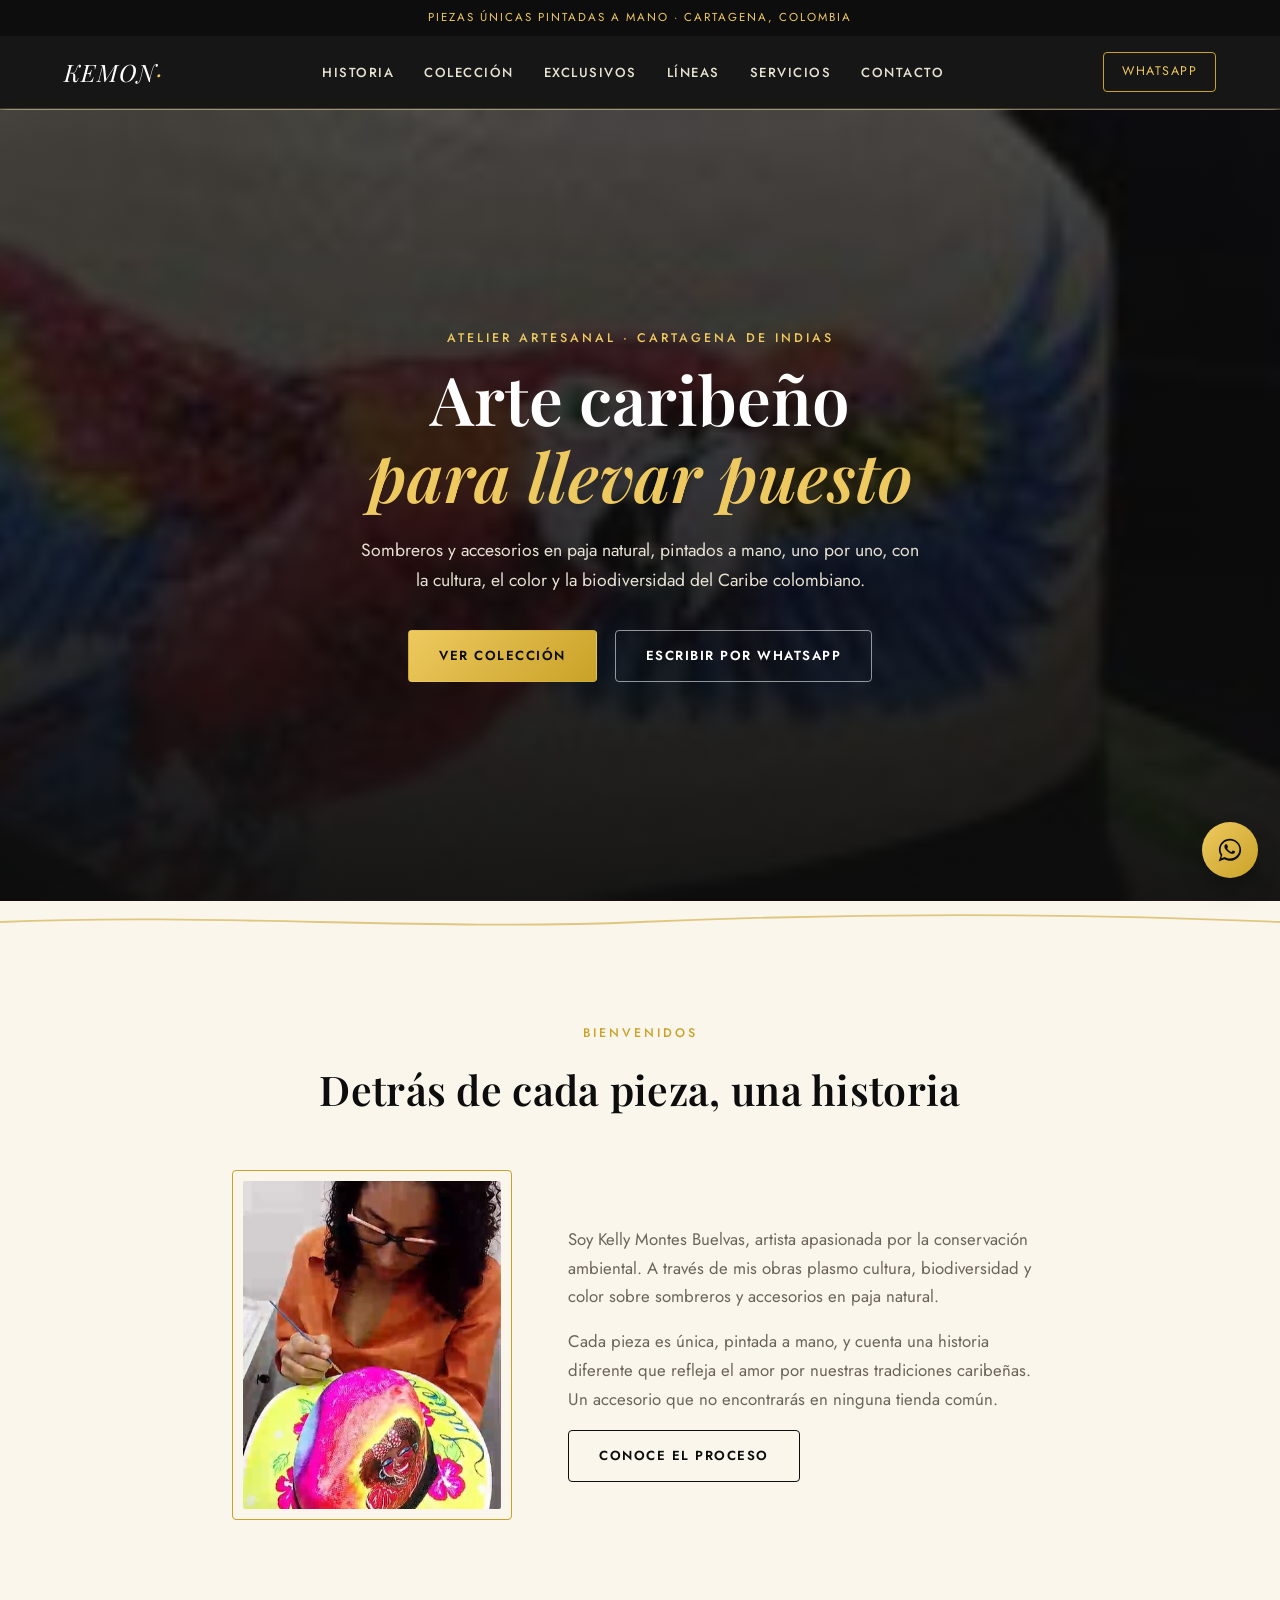
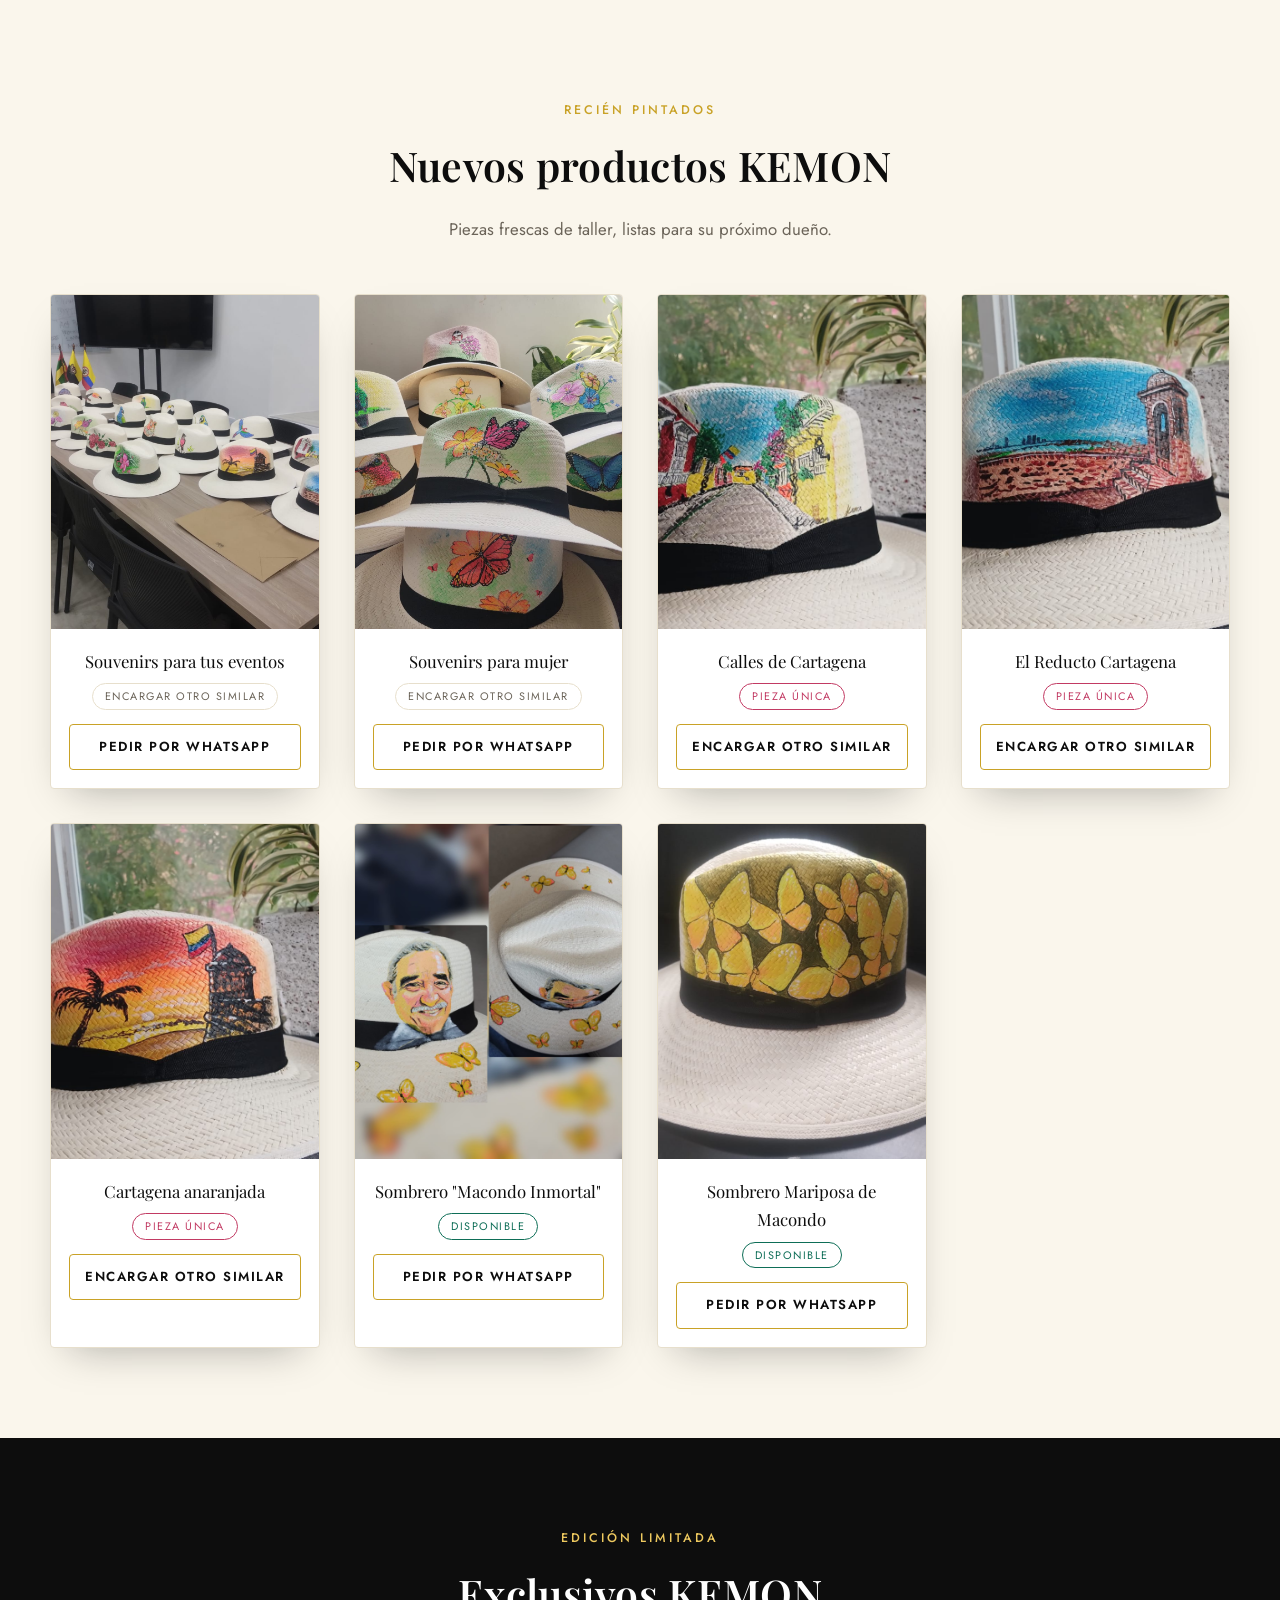
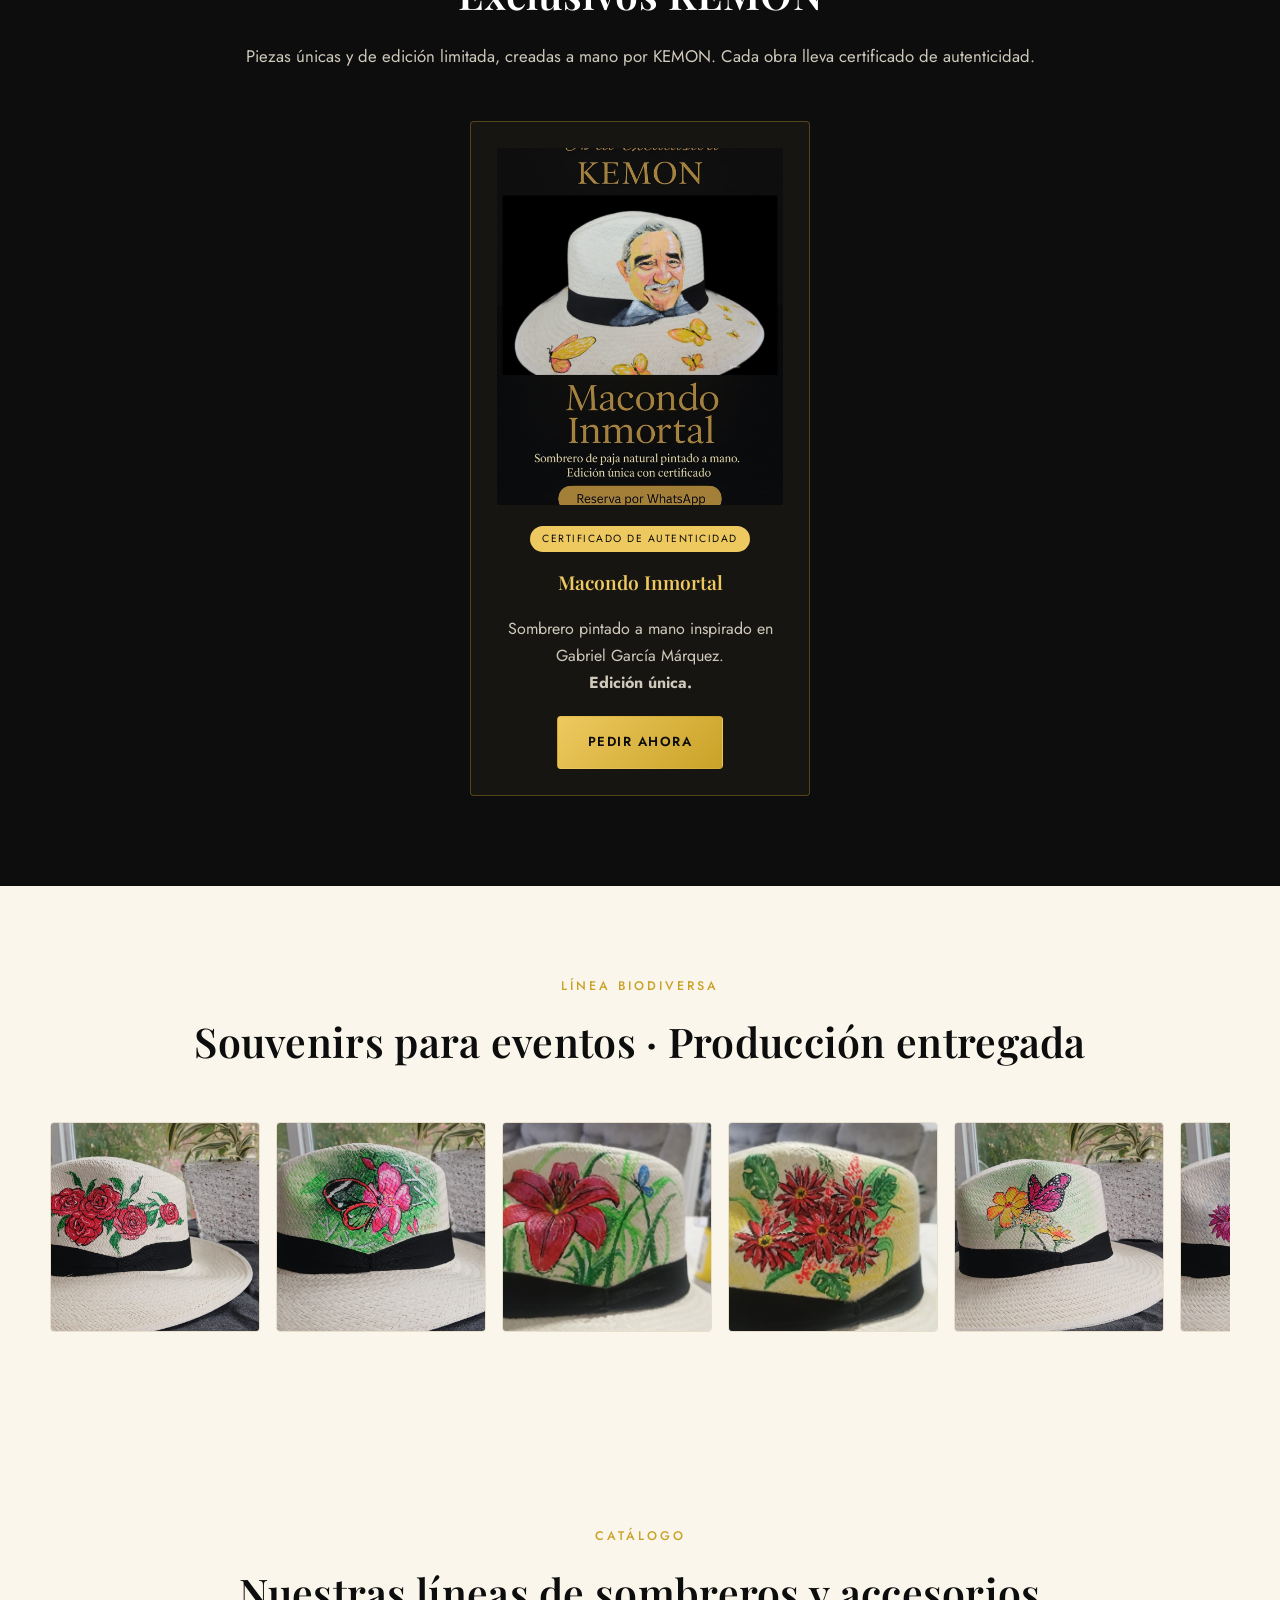
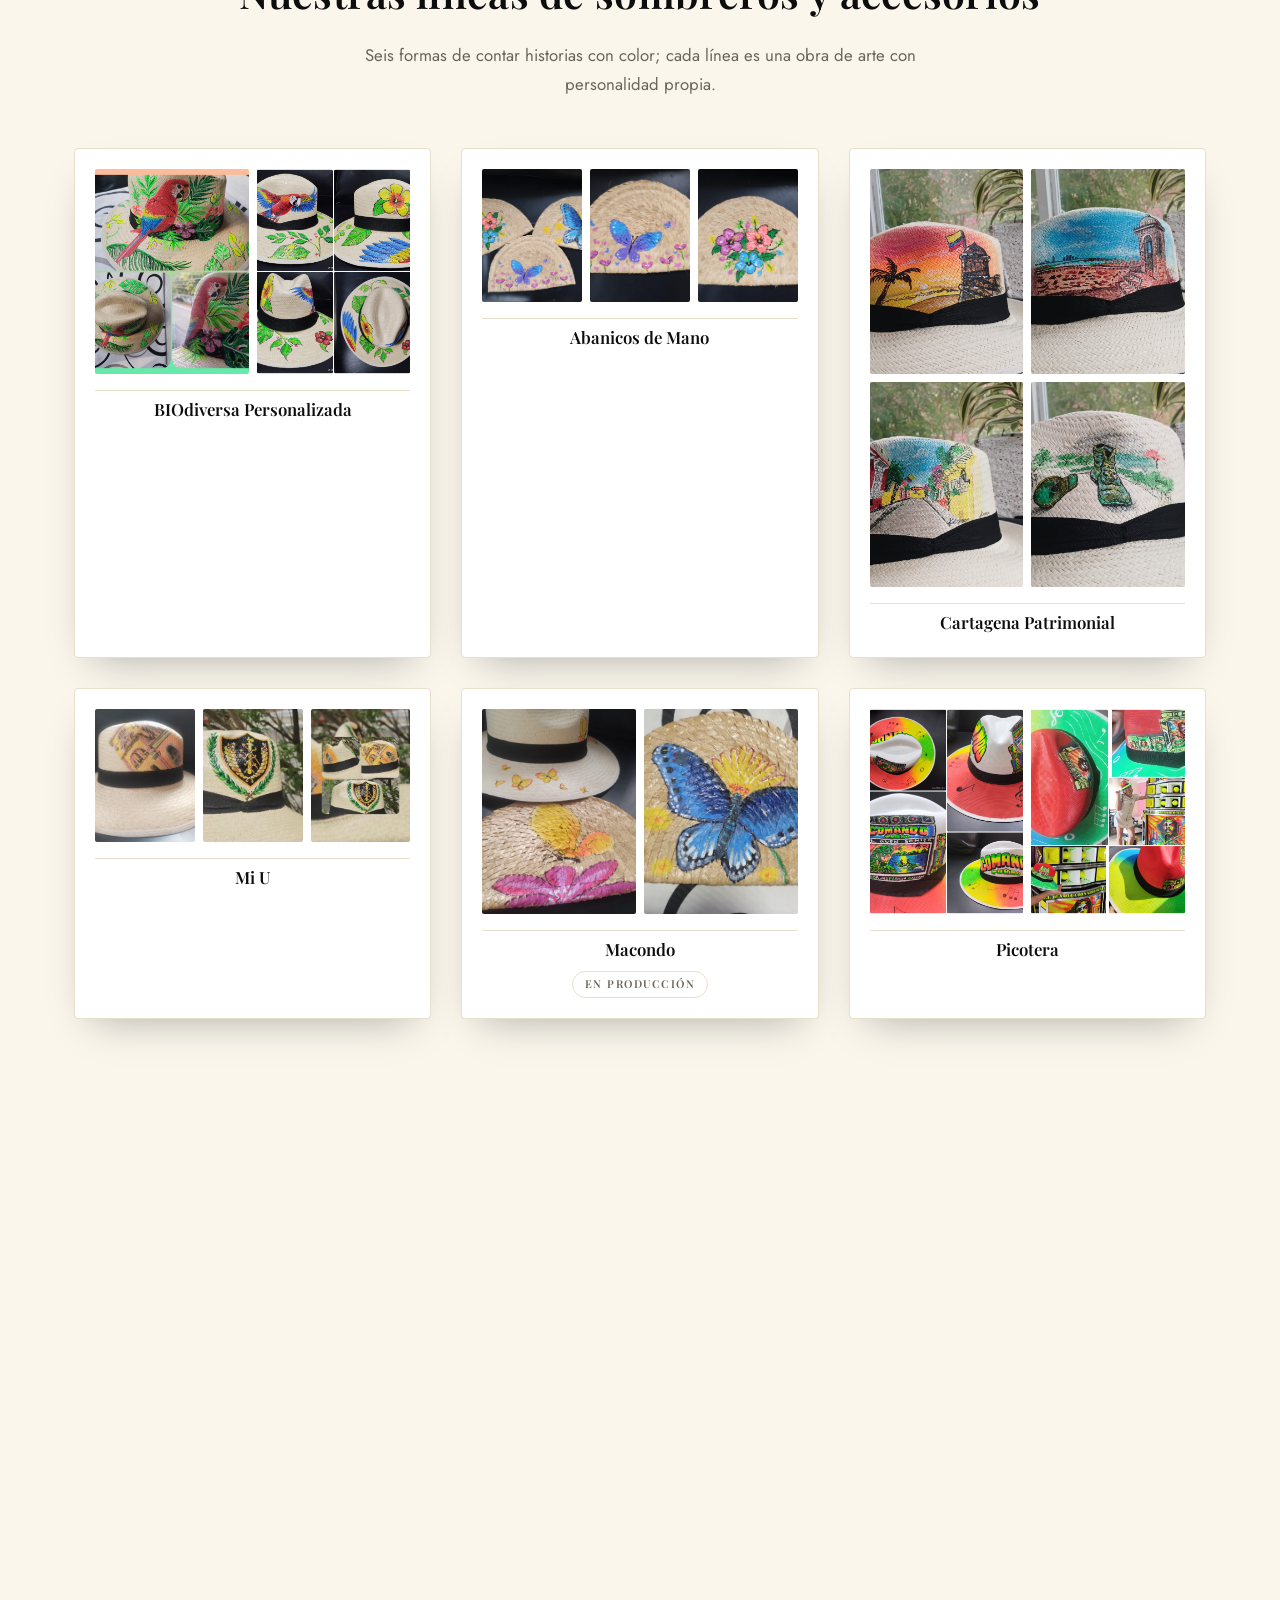
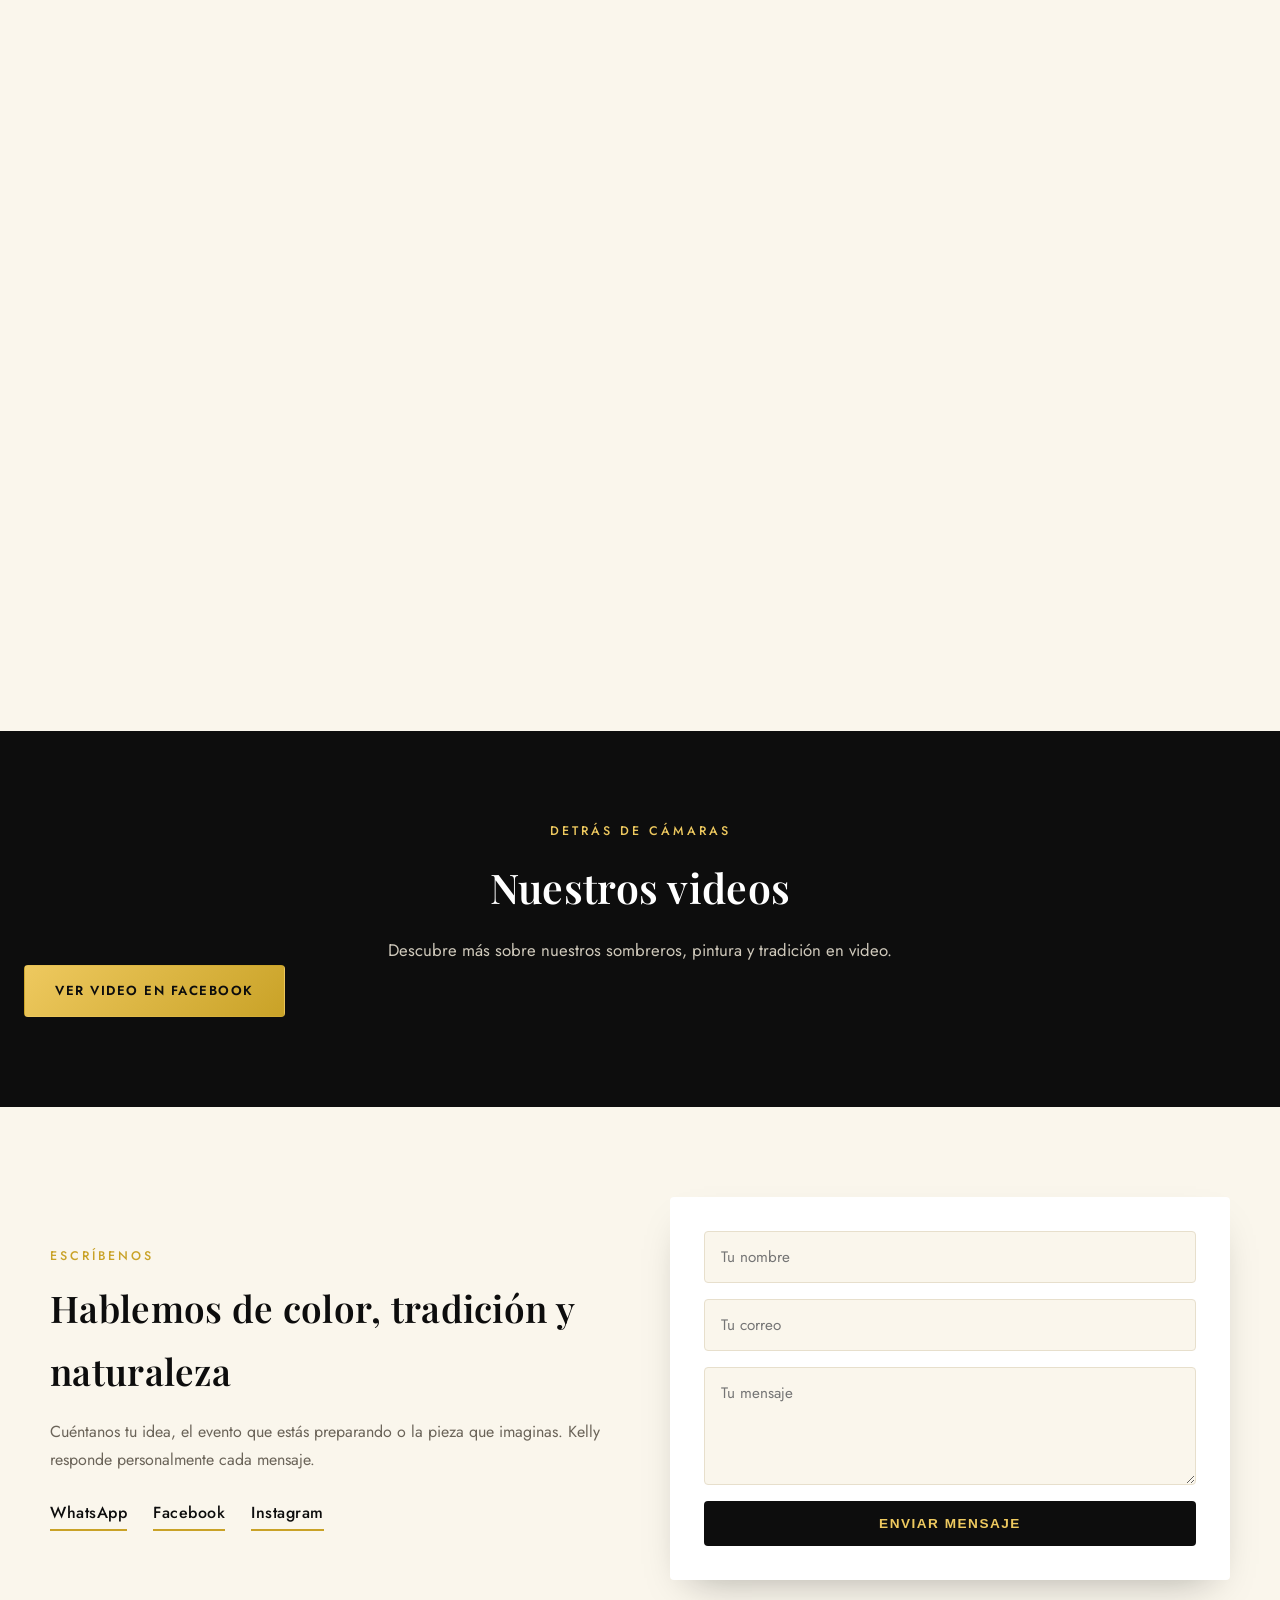
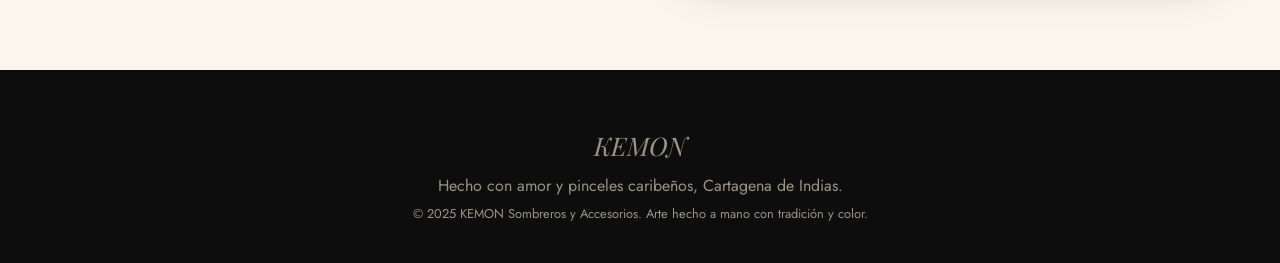
==== commit e385e8bd: "Update index.html" ====
--- a/index.html
+++ b/index.html
@@ -306,6 +306,7 @@
       <div class="redes-contacto">
         <a href="https://wa.me/573106430560" target="_blank">WhatsApp</a>
         <a href="https://www.facebook.com/share/163Nr1wWtt/" target="_blank">Facebook</a>
+        <a href="https://www.instagram.com/kemon_colombia?igsh=bXY4Y2Y2c2FnYm9z" target="_blank">Instagram</a>
       </div>
     </div>
     <form action="https://formsubmit.co/kemonartenatural@gmail.com" method="POST" class="formulario-contacto">
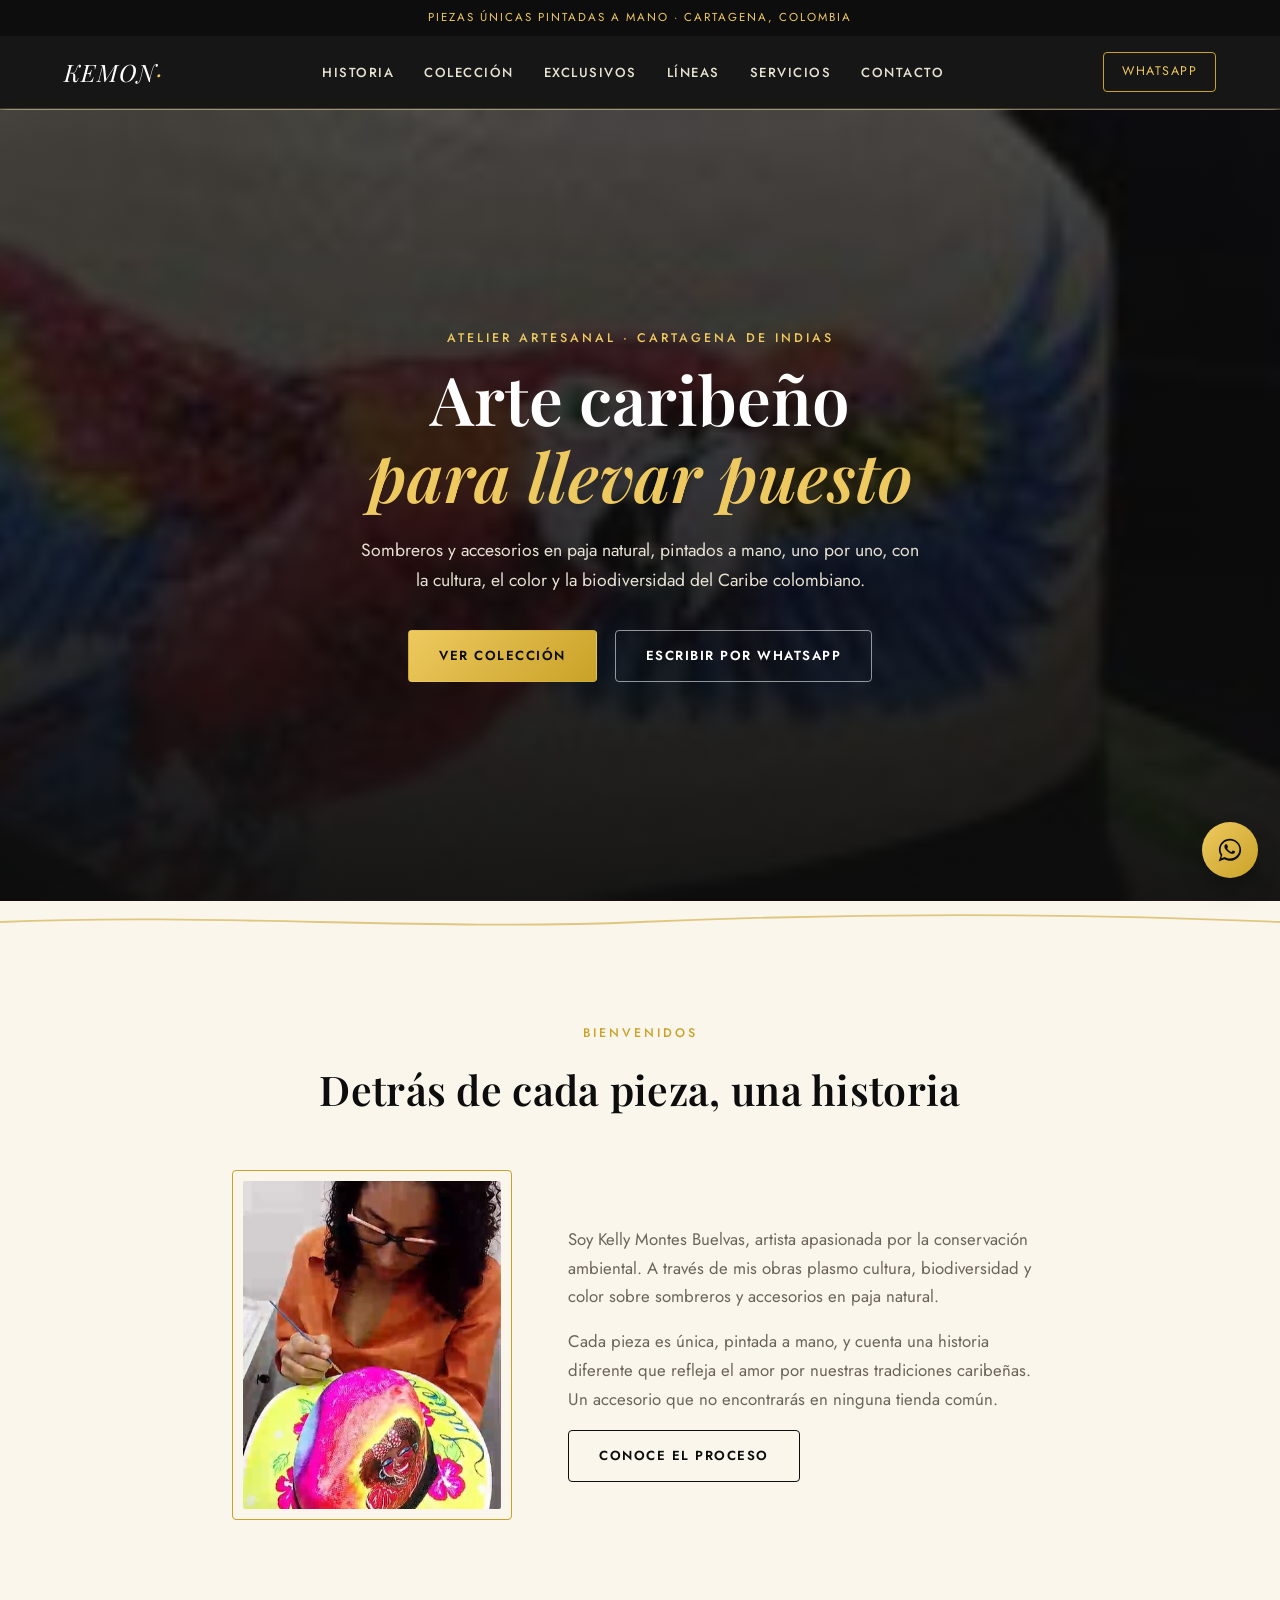
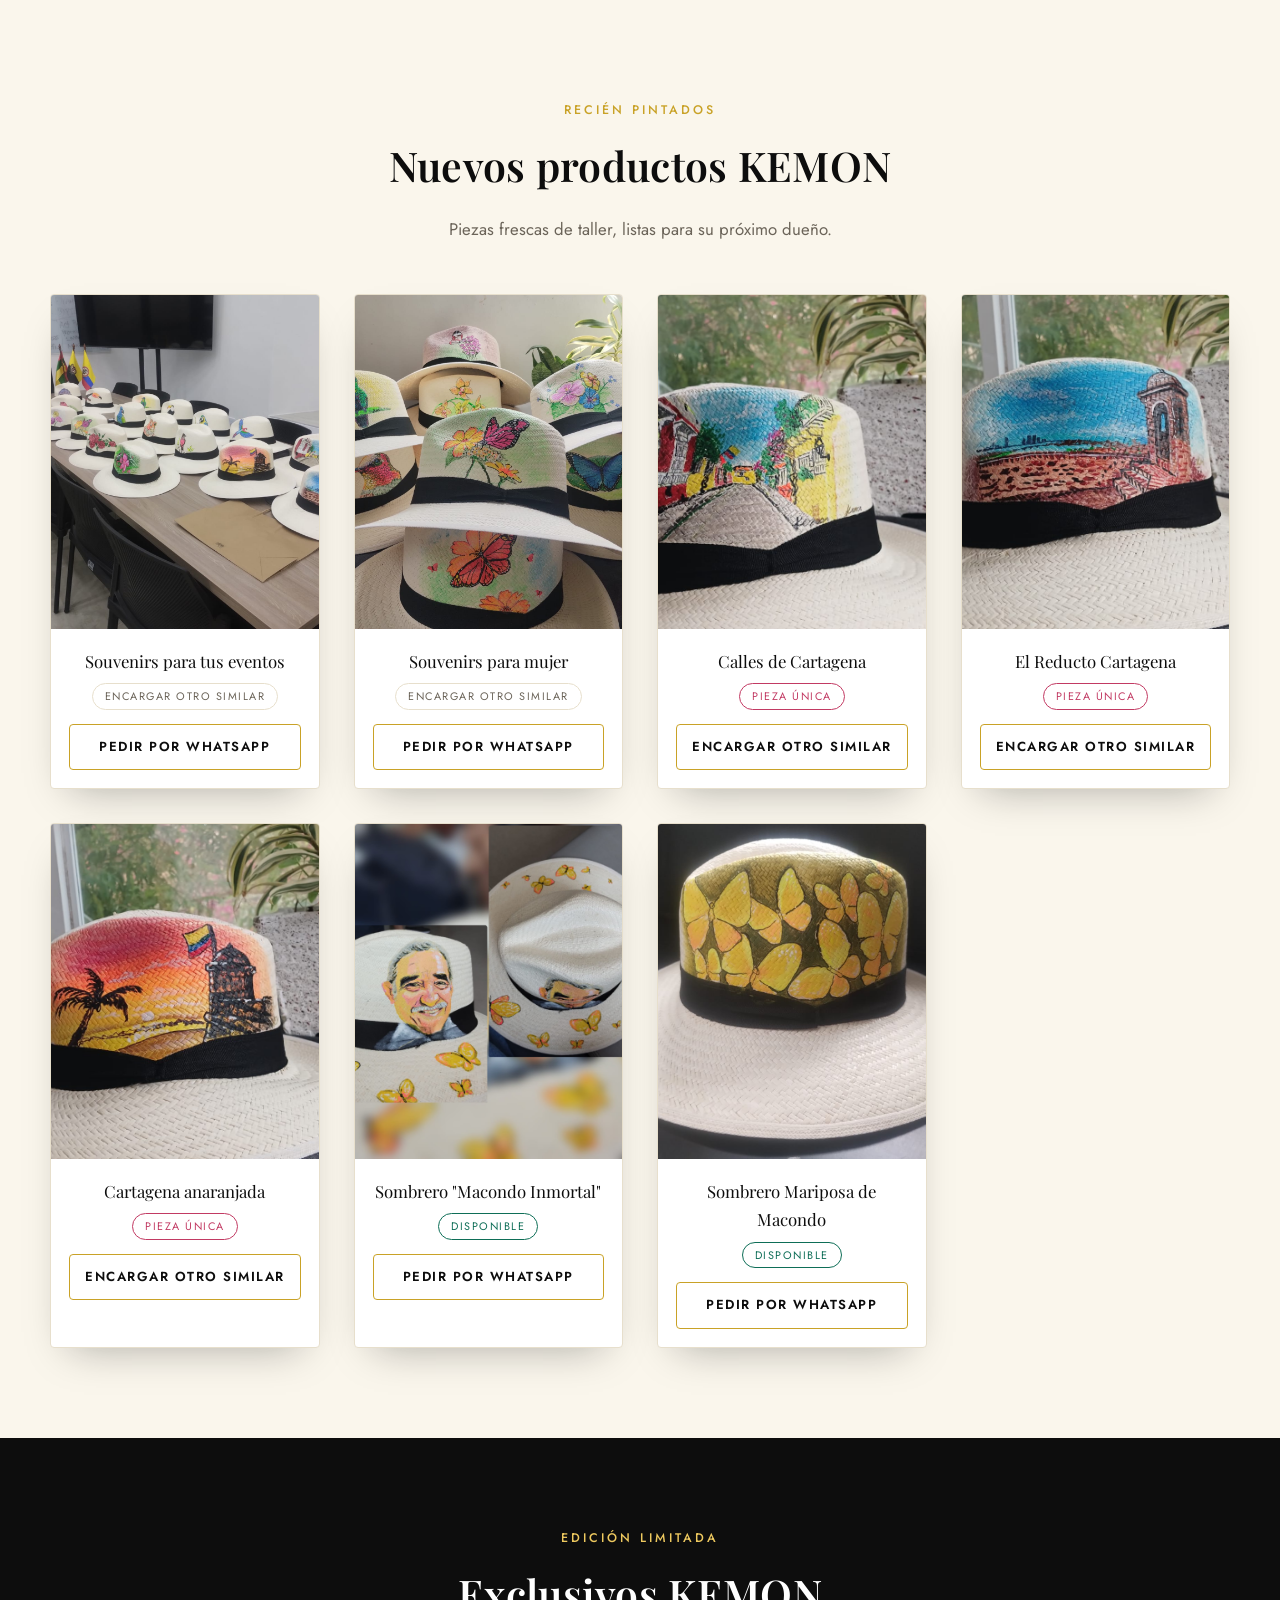
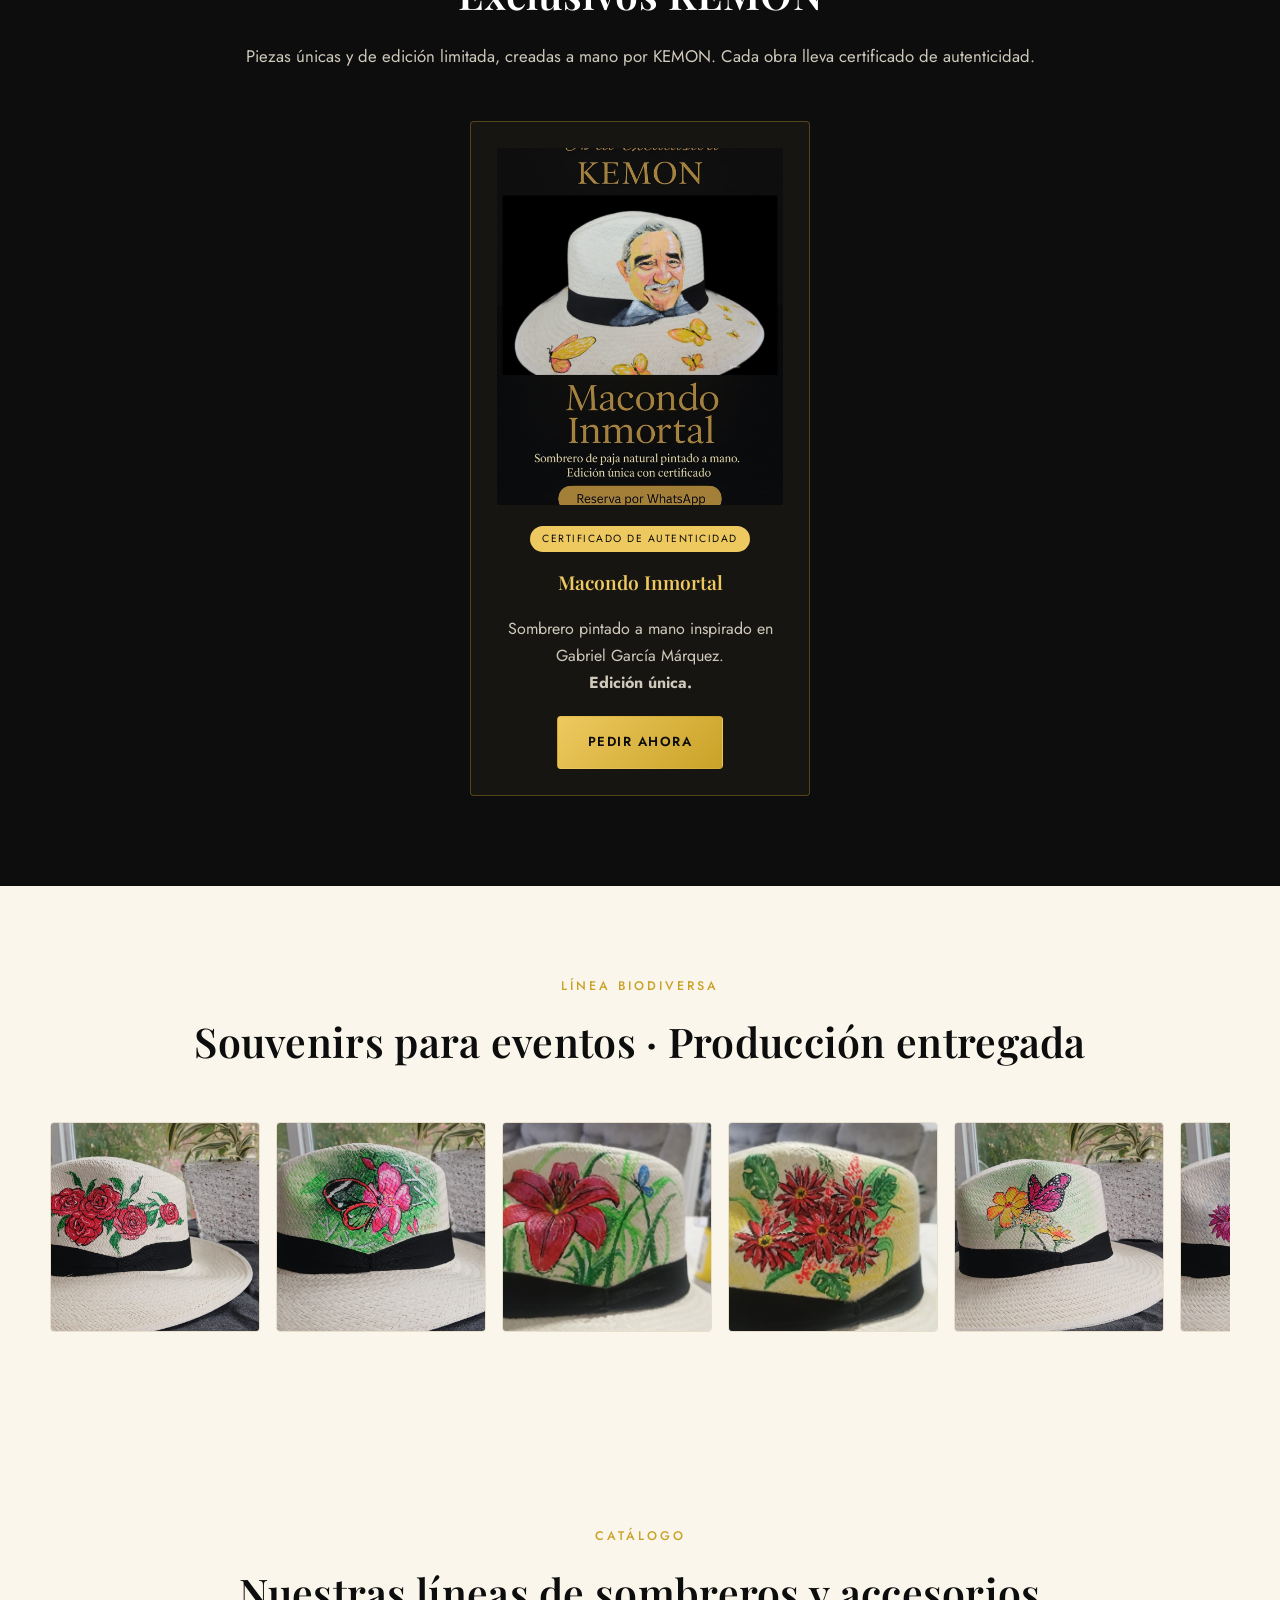
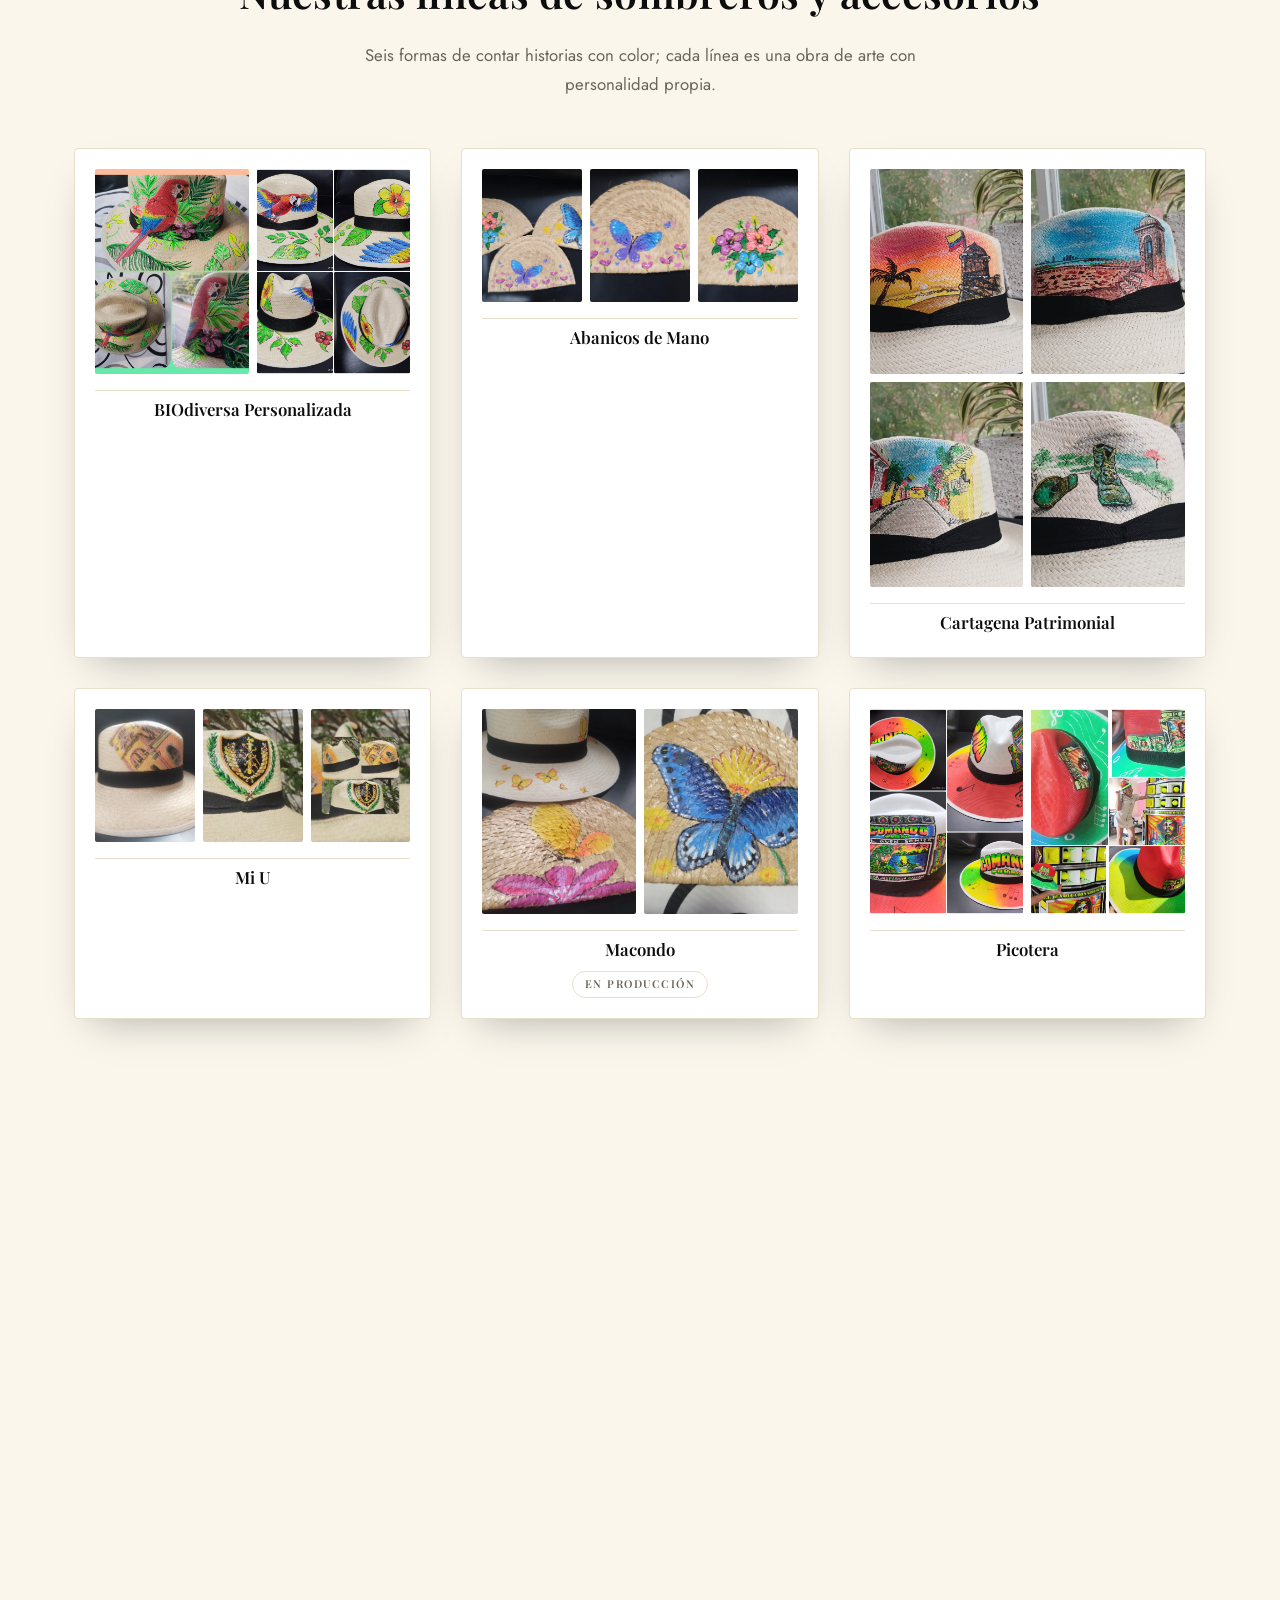
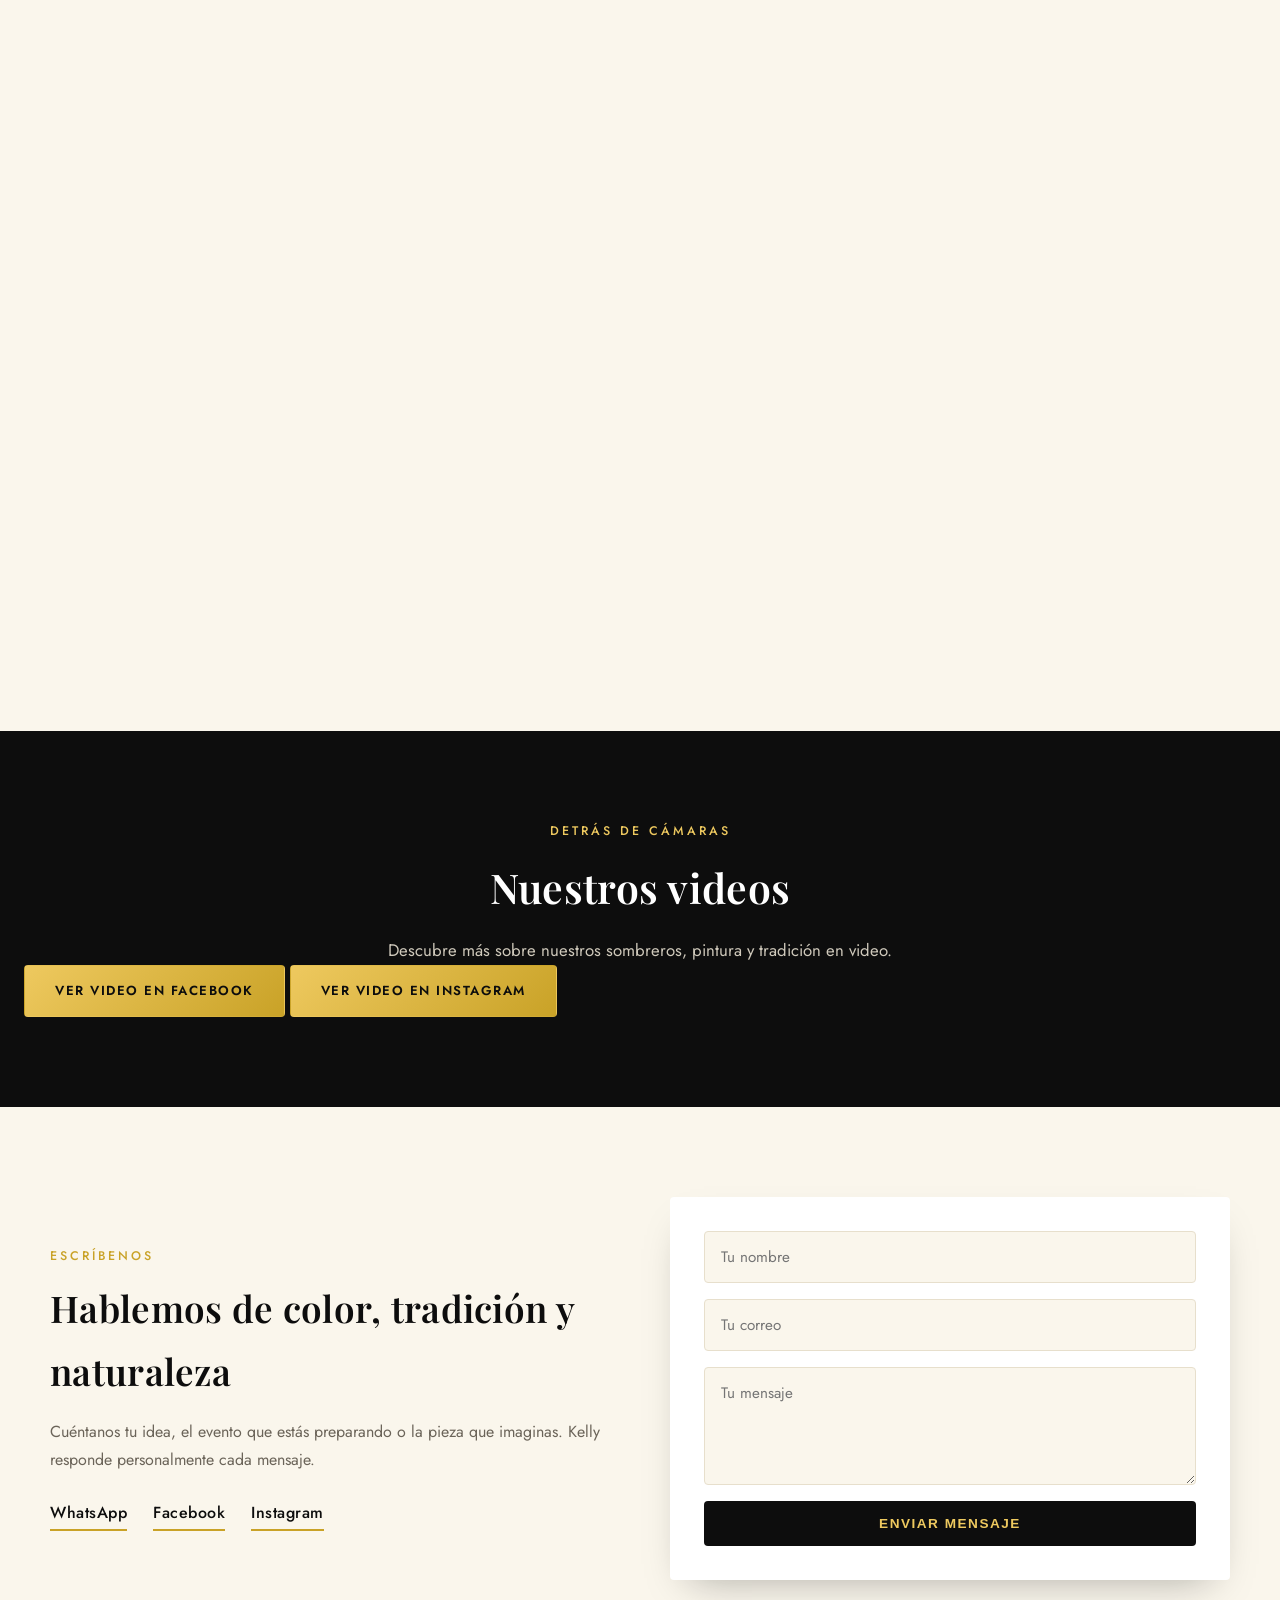
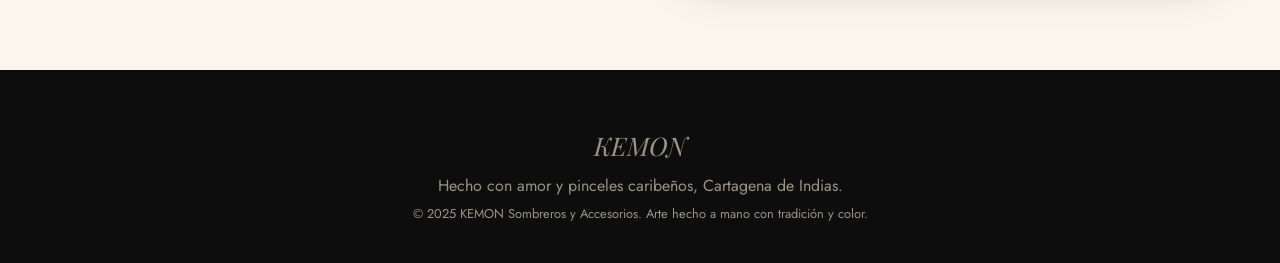
==== commit 75a70555: "Update index.html" ====
--- a/index.html
+++ b/index.html
@@ -294,6 +294,7 @@
   <h2 class="titulo-claro">Nuestros videos</h2>
   <p class="frase-seccion frase-seccion--clara">Descubre más sobre nuestros sombreros, pintura y tradición en video.</p>
   <a href="https://www.facebook.com/share/163Nr1wWtt/" target="_blank" class="btn btn--dorado">Ver video en Facebook</a>
+  <a href="https://www.instagram.com/kemon_colombia?igsh=bXY4Y2Y2c2FnYm9z" target="_blank" class="btn btn--dorado">Ver video en Instagram</a>
 </section>
 
 <!-- ===== CONTACTO ===== -->
